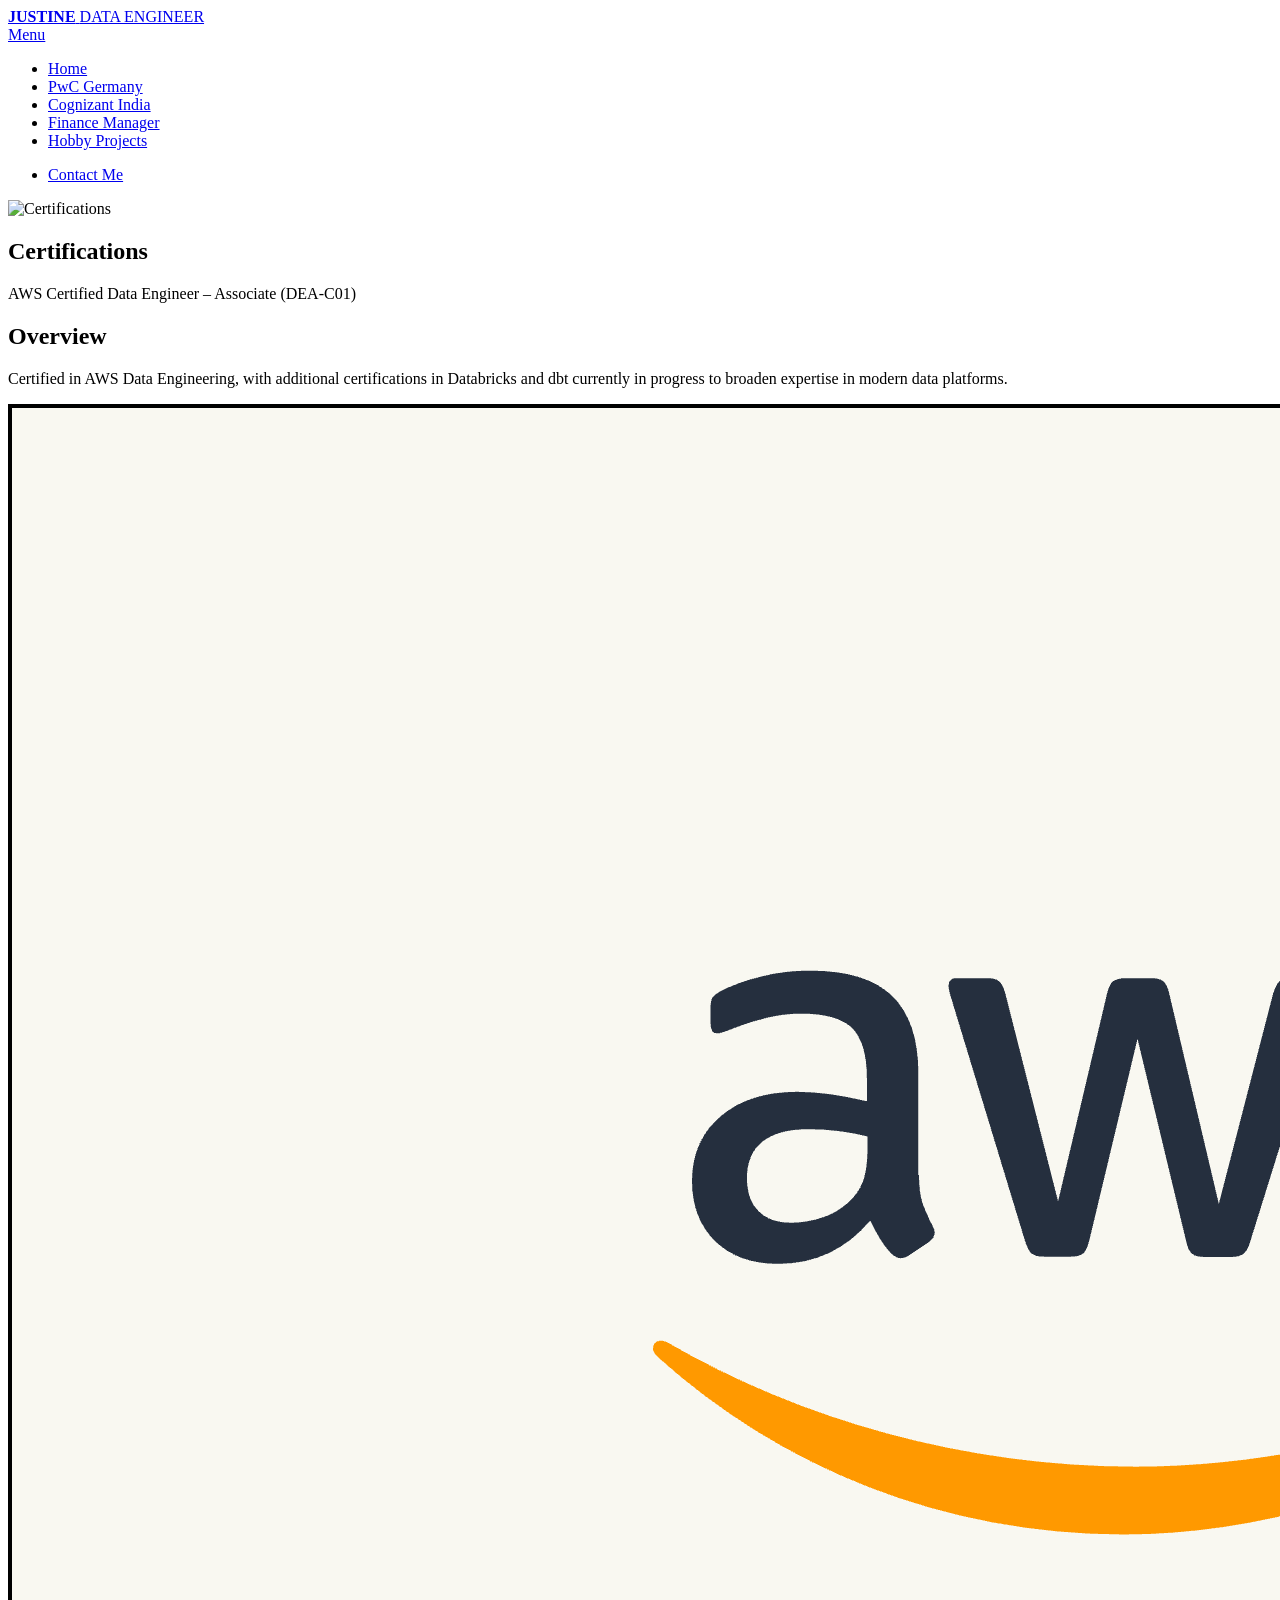
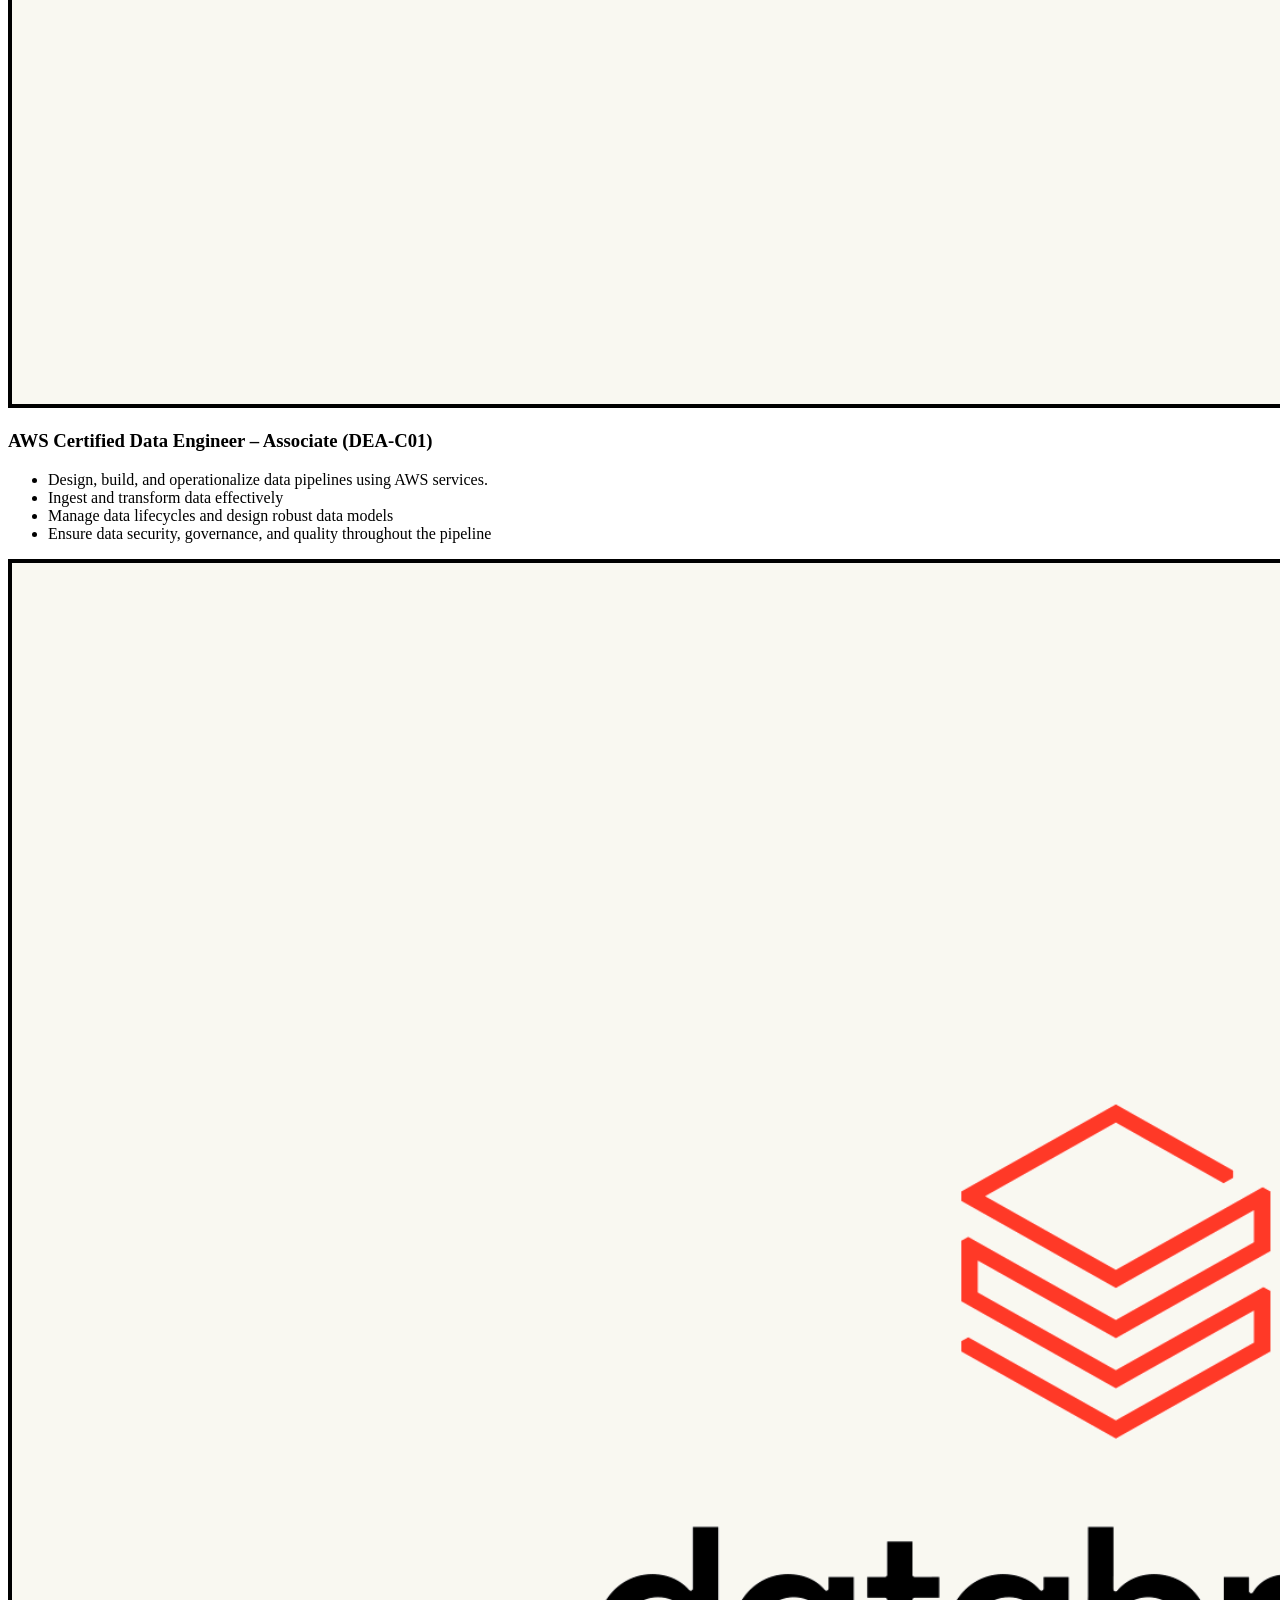
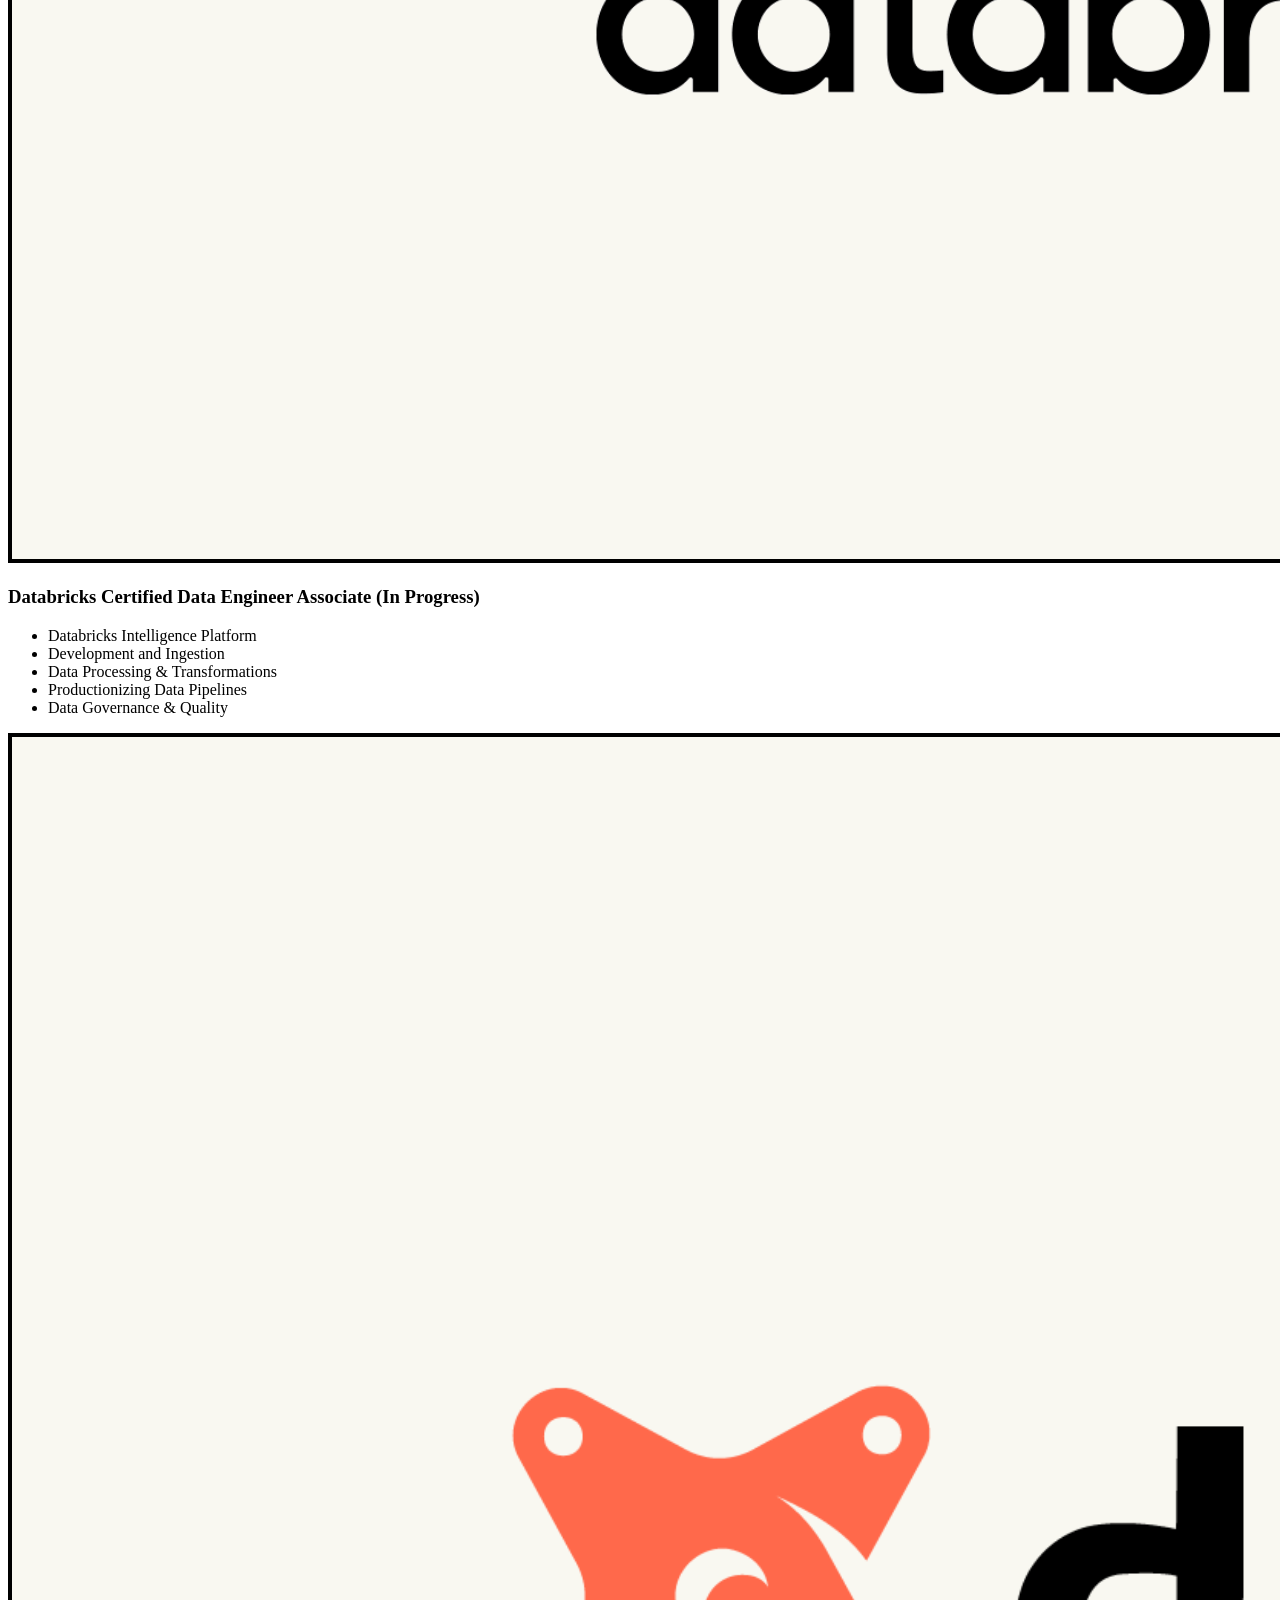
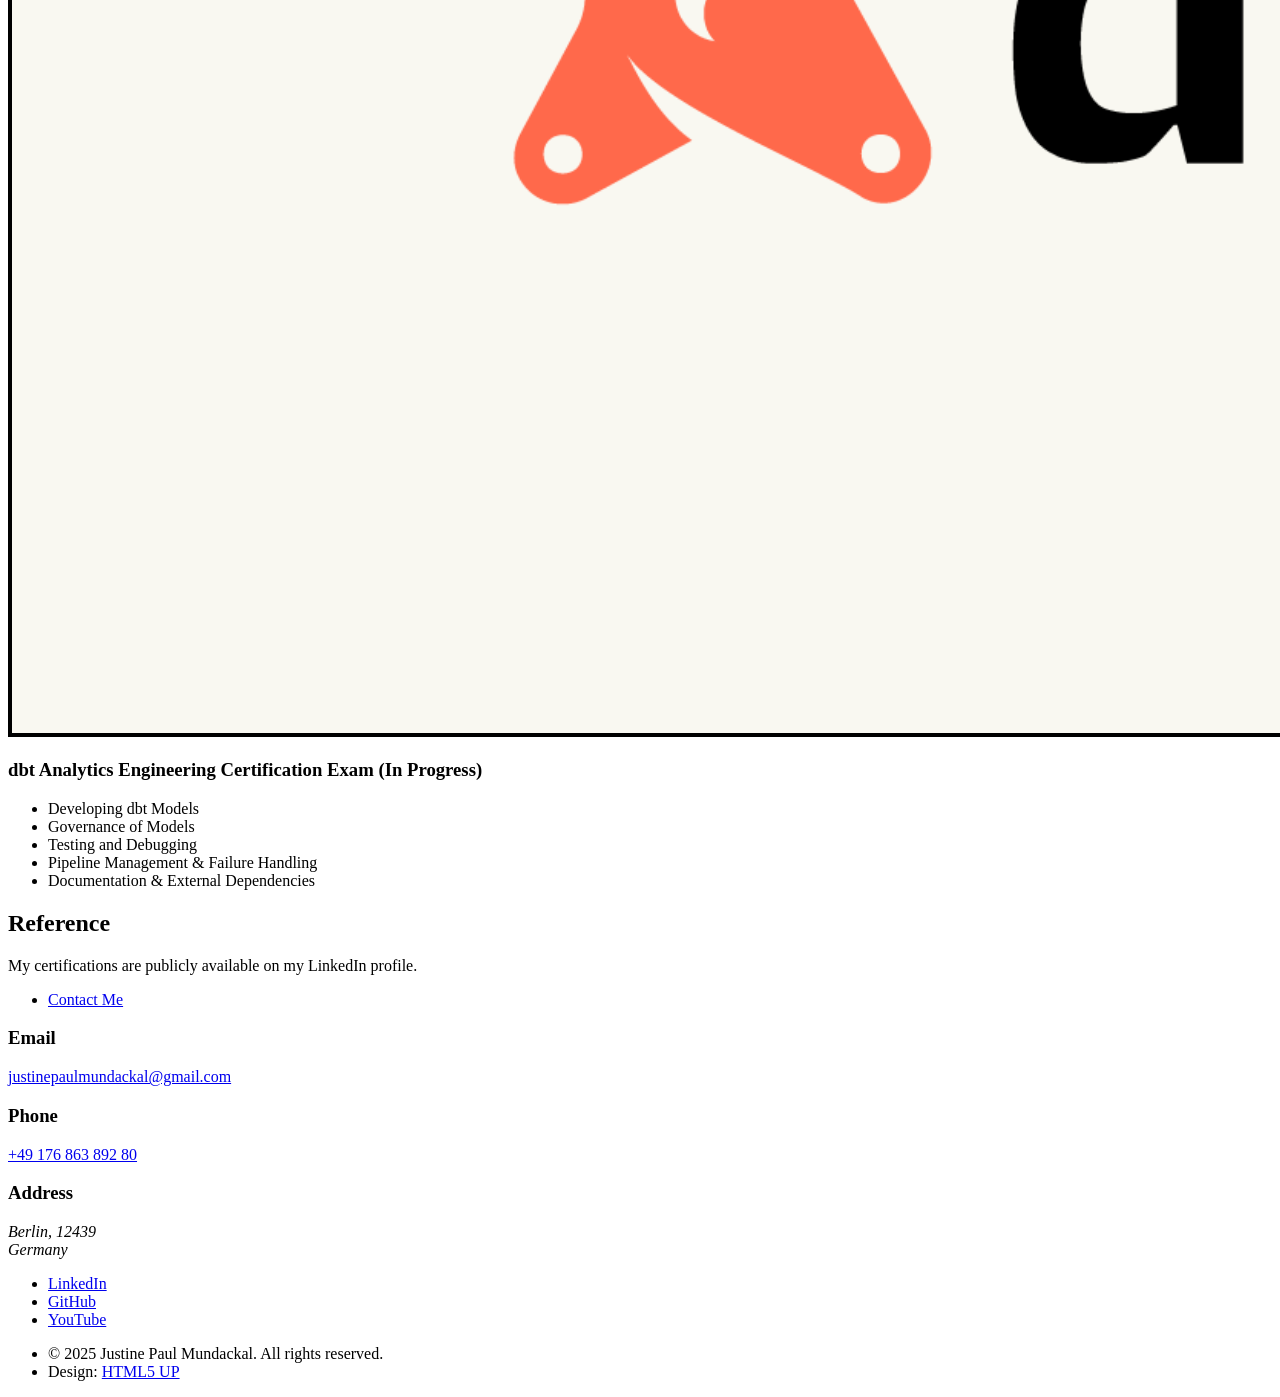
==== certification.html @ fee01acc "Initial commit" ====
<!DOCTYPE HTML>
<html lang="en">

<head>
    <title>Certifications — Justine Paul Mundackal</title>
    <meta charset="utf-8" />
    <meta name="viewport" content="width=device-width, initial-scale=1, user-scalable=no" />
    <meta name="description" content="Certifications" />
    <meta property="og:title" content="Certifications — Justine Paul Mundackal" />
    <meta property="og:description" content="Certifications — Justine Paul Mundackal" />
    <meta property="og:image" content="images/pwc-banner.jpg" />
    <link rel="stylesheet" href="assets/css/main.css" />
    <noscript>
        <link rel="stylesheet" href="assets/css/noscript.css" />
    </noscript>
</head>

<body class="is-preload">
    <div id="wrapper">

        <!-- Header (style must match banner style) -->
        <header id="header" class="alt style2">
            <a href="index.html" class="logo">
                <strong>JUSTINE</strong> <span>DATA ENGINEER</span>
            </a>
            <nav><a href="#menu">Menu</a></nav>
        </header>

        <!-- Menu -->
        <nav id="menu">
            <ul class="links">
                <li><a href="index.html">Home</a></li>
                <li><a href="pwc.html">PwC Germany</a></li>
                <li><a href="cognizant.html">Cognizant India</a></li>
                <li><a href="finance.html">Finance Manager</a></li>
                <li><a href="hobby.html">Hobby Projects</a></li>
            </ul>
            <ul class="actions stacked">
                <li><a href="#contact" class="button scrolly">Contact Me</a></li>
            </ul>
        </nav>

        <!-- Banner -->
        <section id="banner" class="style2">
            <div class="inner">
                <span class="image">
                    <img src="images/pwc-banner.jpg" alt="Certifications" />
                </span>
                <header class="major">
                    <h1>Certifications</h1>
                </header>
                <div class="content">
                    <p>AWS Certified Data Engineer – Associate (DEA‑C01)</p>
                </div>
            </div>
        </section>

        <!-- Main -->
        <div id="main">
            <!-- Summary section -->
            <section id="one">
                <div class="inner">
                    <header class="major">
                        <h2>Overview</h2>
                    </header>
                    <p>Certified in AWS Data Engineering, with additional certifications in Databricks and dbt currently
                        in progress to broaden expertise in modern data platforms.</p>
                </div>
            </section>

            <!-- Highlights / Spotlights -->
            <section id="two" class="spotlights">
                <section>
                    <a href="#" class="image">
                        <img src="images/certifications/cert_1.png" alt="AWS Certification" data-position="center center" />
                    </a>
                    <div class="content">
                        <div class="inner">
                            <header class="major">
                                <h3>AWS Certified Data Engineer – Associate (DEA‑C01)</h3>
                            </header>
                            <ul>
                                <li>Design, build, and operationalize data pipelines using AWS services.</li>
                                <li>Ingest and transform data effectively</li>
                                <li>Manage data lifecycles and design robust data models</li>
                                <li>Ensure data security, governance, and quality throughout the pipeline</li>

                            </ul>
                        </div>
                    </div>
                </section>

                <section>
                    <a href="#" class="image">
                        <img src="images/certifications/cert_2.png" alt="Databricks Certification" data-position="top center" />
                    </a>
                    <div class="content">
                        <div class="inner">
                            <header class="major">
                                <h3>Databricks Certified Data Engineer Associate (In Progress)</h3>
                            </header>
                            <ul>
                                <li>Databricks Intelligence Platform</li>
                                <li>Development and Ingestion </li>
                                <li>Data Processing & Transformations</li>
                                <li>Productionizing Data Pipelines</li>
                                <li>Data Governance & Quality</li>
                            </ul>
                        </div>
                    </div>
                </section>

                <section>
                    <a href="#" class="image">
                        <img src="images/certifications/cert_3.png" alt="dbt Certification" data-position="25% 25%" />
                    </a>
                    <div class="content">
                        <div class="inner">
                            <header class="major">
                                <h3>dbt Analytics Engineering Certification Exam (In Progress)</h3>
                            </header>
                            <ul>
                                <li>Developing dbt Models</li>
                                <li>Governance of Models</li>
                                <li>Testing and Debugging</li>
                                <li>Pipeline Management & Failure Handling</li>
                                <li>Documentation & External Dependencies</li>
                            </ul>
                        </div>
                    </div>
                </section>
            </section>

            </section>



            <!-- CTA -->
            <section id="three">
                <div class="inner">
                    <header class="major">
                        <h2>Reference</h2>
                    </header>
                    <p>My certifications are publicly available on my LinkedIn profile.</p>
                    <ul class="actions">
                        <li><a href="#contact" class="button scrolly">Contact Me</a></li>
                    </ul>
                </div>
            </section>
        </div>

        <!-- Contact -->
        <section id="contact">
            <div class="inner">
                <section class="split">
                    <section>
                        <div class="contact-method">
                            <span class="icon solid alt fa-envelope"></span>
                            <h3>Email</h3>
                            <a href="mailto:justinepaulmundackal@gmail.com">justinepaulmundackal@gmail.com</a>
                        </div>
                    </section>
                    <section>
                        <div class="contact-method">
                            <span class="icon solid alt fa-phone"></span>
                            <h3>Phone</h3>
                            <a href="tel:+4917686389280">+49 176 863 892 80</a>
                        </div>
                    </section>
                    <section>
                        <div class="contact-method">
                            <span class="icon solid alt fa-home"></span>
                            <h3>Address</h3>
                            <address>Berlin, 12439<br />Germany</address>
                        </div>
                    </section>
                </section>
            </div>
        </section>

        <!-- Footer -->
        <footer id="footer">
            <div class="inner">
                <ul class="icons">
                    <li><a href="https://www.linkedin.com/in/justinepaul" class="icon brands alt fa-linkedin-in"
                            target="_blank"><span class="label">LinkedIn</span></a></li>
                    <li><a href="https://github.com/paulmunj" class="icon brands alt fa-github" target="_blank"><span
                                class="label">GitHub</span></a></li>
                    <li><a href="https://www.youtube.com/channel/UCILk5G1KhsjMOk93OLnki9A"
                            class="icon brands alt fa-youtube" target="_blank"><span class="label">YouTube</span></a>
                    </li>

                </ul>
                <ul class="copyright">
                    <li>&copy; 2025 Justine Paul Mundackal. All rights reserved.</li>
                    <li>Design: <a href="https://html5up.net">HTML5 UP</a></li>
                </ul>
            </div>
        </footer>

    </div>

    <!-- Scripts -->
    <script src="assets/js/jquery.min.js"></script>
    <script src="assets/js/jquery.scrolly.min.js"></script>
    <script src="assets/js/jquery.scrollex.min.js"></script>
    <script src="assets/js/browser.min.js"></script>
    <script src="assets/js/breakpoints.min.js"></script>
    <script src="assets/js/util.js"></script>
    <script src="assets/js/main.js"></script>
</body>

</html>
---- assets/css/main.css ----
@import url(fontawesome-all.min.css);
@import url("https://fonts.googleapis.com/css?family=Source+Sans+Pro:300,300italic,600,600italic");

/*
	Forty by HTML5 UP
	html5up.net | @ajlkn
	Free for personal and commercial use under the CCA 3.0 license (html5up.net/license)
*/

html, body, div, span, applet, object,
iframe, h1, h2, h3, h4, h5, h6, p, blockquote,
pre, a, abbr, acronym, address, big, cite,
code, del, dfn, em, img, ins, kbd, q, s, samp,
small, strike, strong, sub, sup, tt, var, b,
u, i, center, dl, dt, dd, ol, ul, li, fieldset,
form, label, legend, table, caption, tbody,
tfoot, thead, tr, th, td, article, aside,
canvas, details, embed, figure, figcaption,
footer, header, hgroup, menu, nav, output, ruby,
section, summary, time, mark, audio, video {
	margin: 0;
	padding: 0;
	border: 0;
	font-size: 100%;
	font: inherit;
	vertical-align: baseline;}

article, aside, details, figcaption, figure,
footer, header, hgroup, menu, nav, section {
	display: block;}

body {
	line-height: 1;
}

ol, ul {
	list-style: none;
}

blockquote, q {
	quotes: none;
}

	blockquote:before, blockquote:after, q:before, q:after {
		content: '';
		content: none;
	}

table {
	border-collapse: collapse;
	border-spacing: 0;
}

body {
	-webkit-text-size-adjust: none;
}

mark {
	background-color: transparent;
	color: inherit;
}

input::-moz-focus-inner {
	border: 0;
	padding: 0;
}

input, select, textarea {
	-moz-appearance: none;
	-webkit-appearance: none;
	-ms-appearance: none;
	appearance: none;
}

/* Basic */

	@-ms-viewport {
		width: device-width;
	}

	body {
		-ms-overflow-style: scrollbar;
	}

	@media screen and (max-width: 480px) {

		html, body {
			min-width: 320px;
		}

	}

	html {
		box-sizing: border-box;
	}

	*, *:before, *:after {
		box-sizing: inherit;
	}

	body {
		background: #242943;
	}

		body.is-preload *, body.is-preload *:before, body.is-preload *:after {
			-moz-animation: none !important;
			-webkit-animation: none !important;
			-ms-animation: none !important;
			animation: none !important;
			-moz-transition: none !important;
			-webkit-transition: none !important;
			-ms-transition: none !important;
			transition: none !important;
		}

/* Type */

	body, input, select, textarea {
		color: #ffffff;
		font-family: "Source Sans Pro", Helvetica, sans-serif;
		font-size: 17pt;
		font-weight: 300;
		letter-spacing: 0.025em;
		line-height: 1.65;
	}

		@media screen and (max-width: 1680px) {

			body, input, select, textarea {
				font-size: 14pt;
			}

		}

		@media screen and (max-width: 1280px) {

			body, input, select, textarea {
				font-size: 12pt;
			}

		}

		@media screen and (max-width: 360px) {

			body, input, select, textarea {
				font-size: 11pt;
			}

		}

	a {
		-moz-transition: color 0.2s ease-in-out, border-bottom-color 0.2s ease-in-out;
		-webkit-transition: color 0.2s ease-in-out, border-bottom-color 0.2s ease-in-out;
		-ms-transition: color 0.2s ease-in-out, border-bottom-color 0.2s ease-in-out;
		transition: color 0.2s ease-in-out, border-bottom-color 0.2s ease-in-out;
		border-bottom: dotted 1px;
		color: inherit;
		text-decoration: none;
	}

		a:hover {
			border-bottom-color: transparent;
			color: #9bf1ff !important;
		}

		a:active {
			color: #53e3fb !important;
		}

	strong, b {
		color: #ffffff;
		font-weight: 600;
	}

	em, i {
		font-style: italic;
	}

	p {
		margin: 0 0 2em 0;
	}

	h1, h2, h3, h4, h5, h6 {
		color: #ffffff;
		font-weight: 600;
		line-height: 1.65;
		margin: 0 0 1em 0;
	}

		h1 a, h2 a, h3 a, h4 a, h5 a, h6 a {
			color: inherit;
			border-bottom: 0;
		}

	h1 {
		font-size: 2.5em;
	}

	h2 {
		font-size: 1.75em;
	}

	h3 {
		font-size: 1.35em;
	}

	h4 {
		font-size: 1.1em;
	}

	h5 {
		font-size: 0.9em;
	}

	h6 {
		font-size: 0.7em;
	}

	@media screen and (max-width: 736px) {

		h1 {
			font-size: 2em;
		}

		h2 {
			font-size: 1.5em;
		}

		h3 {
			font-size: 1.25em;
		}

	}

	sub {
		font-size: 0.8em;
		position: relative;
		top: 0.5em;
	}

	sup {
		font-size: 0.8em;
		position: relative;
		top: -0.5em;
	}

	blockquote {
		border-left: solid 4px rgba(212, 212, 255, 0.1);
		font-style: italic;
		margin: 0 0 2em 0;
		padding: 0.5em 0 0.5em 2em;
	}

	code {
		background: rgba(212, 212, 255, 0.035);
		font-family: "Courier New", monospace;
		font-size: 0.9em;
		margin: 0 0.25em;
		padding: 0.25em 0.65em;
	}

	pre {
		-webkit-overflow-scrolling: touch;
		font-family: "Courier New", monospace;
		font-size: 0.9em;
		margin: 0 0 2em 0;
	}

		pre code {
			display: block;
			line-height: 1.75;
			padding: 1em 1.5em;
			overflow-x: auto;
		}

	hr {
		border: 0;
		border-bottom: solid 1px rgba(212, 212, 255, 0.1);
		margin: 2em 0;
	}

		hr.major {
			margin: 3em 0;
		}

	.align-left {
		text-align: left;
	}

	.align-center {
		text-align: center;
	}

	.align-right {
		text-align: right;
	}

/* Row */

	.row {
		display: flex;
		flex-wrap: wrap;
		box-sizing: border-box;
		align-items: stretch;
	}

		.row > * {
			box-sizing: border-box;
		}

		.row.gtr-uniform > * > :last-child {
			margin-bottom: 0;
		}

		.row.aln-left {
			justify-content: flex-start;
		}

		.row.aln-center {
			justify-content: center;
		}

		.row.aln-right {
			justify-content: flex-end;
		}

		.row.aln-top {
			align-items: flex-start;
		}

		.row.aln-middle {
			align-items: center;
		}

		.row.aln-bottom {
			align-items: flex-end;
		}

		.row > .imp {
			order: -1;
		}

		.row > .col-1 {
			width: 8.33333%;
		}

		.row > .off-1 {
			margin-left: 8.33333%;
		}

		.row > .col-2 {
			width: 16.66667%;
		}

		.row > .off-2 {
			margin-left: 16.66667%;
		}

		.row > .col-3 {
			width: 25%;
		}

		.row > .off-3 {
			margin-left: 25%;
		}

		.row > .col-4 {
			width: 33.33333%;
		}

		.row > .off-4 {
			margin-left: 33.33333%;
		}

		.row > .col-5 {
			width: 41.66667%;
		}

		.row > .off-5 {
			margin-left: 41.66667%;
		}

		.row > .col-6 {
			width: 50%;
		}

		.row > .off-6 {
			margin-left: 50%;
		}

		.row > .col-7 {
			width: 58.33333%;
		}

		.row > .off-7 {
			margin-left: 58.33333%;
		}

		.row > .col-8 {
			width: 66.66667%;
		}

		.row > .off-8 {
			margin-left: 66.66667%;
		}

		.row > .col-9 {
			width: 75%;
		}

		.row > .off-9 {
			margin-left: 75%;
		}

		.row > .col-10 {
			width: 83.33333%;
		}

		.row > .off-10 {
			margin-left: 83.33333%;
		}

		.row > .col-11 {
			width: 91.66667%;
		}

		.row > .off-11 {
			margin-left: 91.66667%;
		}

		.row > .col-12 {
			width: 100%;
		}

		.row > .off-12 {
			margin-left: 100%;
		}

		.row.gtr-0 {
			margin-top: 0;
			margin-left: 0em;
		}

			.row.gtr-0 > * {
				padding: 0 0 0 0em;
			}

			.row.gtr-0.gtr-uniform {
				margin-top: 0em;
			}

				.row.gtr-0.gtr-uniform > * {
					padding-top: 0em;
				}

		.row.gtr-25 {
			margin-top: 0;
			margin-left: -0.5em;
		}

			.row.gtr-25 > * {
				padding: 0 0 0 0.5em;
			}

			.row.gtr-25.gtr-uniform {
				margin-top: -0.5em;
			}

				.row.gtr-25.gtr-uniform > * {
					padding-top: 0.5em;
				}

		.row.gtr-50 {
			margin-top: 0;
			margin-left: -1em;
		}

			.row.gtr-50 > * {
				padding: 0 0 0 1em;
			}

			.row.gtr-50.gtr-uniform {
				margin-top: -1em;
			}

				.row.gtr-50.gtr-uniform > * {
					padding-top: 1em;
				}

		.row {
			margin-top: 0;
			margin-left: -2em;
		}

			.row > * {
				padding: 0 0 0 2em;
			}

			.row.gtr-uniform {
				margin-top: -2em;
			}

				.row.gtr-uniform > * {
					padding-top: 2em;
				}

		.row.gtr-150 {
			margin-top: 0;
			margin-left: -3em;
		}

			.row.gtr-150 > * {
				padding: 0 0 0 3em;
			}

			.row.gtr-150.gtr-uniform {
				margin-top: -3em;
			}

				.row.gtr-150.gtr-uniform > * {
					padding-top: 3em;
				}

		.row.gtr-200 {
			margin-top: 0;
			margin-left: -4em;
		}

			.row.gtr-200 > * {
				padding: 0 0 0 4em;
			}

			.row.gtr-200.gtr-uniform {
				margin-top: -4em;
			}

				.row.gtr-200.gtr-uniform > * {
					padding-top: 4em;
				}

		@media screen and (max-width: 1680px) {

			.row {
				display: flex;
				flex-wrap: wrap;
				box-sizing: border-box;
				align-items: stretch;
			}

				.row > * {
					box-sizing: border-box;
				}

				.row.gtr-uniform > * > :last-child {
					margin-bottom: 0;
				}

				.row.aln-left {
					justify-content: flex-start;
				}

				.row.aln-center {
					justify-content: center;
				}

				.row.aln-right {
					justify-content: flex-end;
				}

				.row.aln-top {
					align-items: flex-start;
				}

				.row.aln-middle {
					align-items: center;
				}

				.row.aln-bottom {
					align-items: flex-end;
				}

				.row > .imp-xlarge {
					order: -1;
				}

				.row > .col-1-xlarge {
					width: 8.33333%;
				}

				.row > .off-1-xlarge {
					margin-left: 8.33333%;
				}

				.row > .col-2-xlarge {
					width: 16.66667%;
				}

				.row > .off-2-xlarge {
					margin-left: 16.66667%;
				}

				.row > .col-3-xlarge {
					width: 25%;
				}

				.row > .off-3-xlarge {
					margin-left: 25%;
				}

				.row > .col-4-xlarge {
					width: 33.33333%;
				}

				.row > .off-4-xlarge {
					margin-left: 33.33333%;
				}

				.row > .col-5-xlarge {
					width: 41.66667%;
				}

				.row > .off-5-xlarge {
					margin-left: 41.66667%;
				}

				.row > .col-6-xlarge {
					width: 50%;
				}

				.row > .off-6-xlarge {
					margin-left: 50%;
				}

				.row > .col-7-xlarge {
					width: 58.33333%;
				}

				.row > .off-7-xlarge {
					margin-left: 58.33333%;
				}

				.row > .col-8-xlarge {
					width: 66.66667%;
				}

				.row > .off-8-xlarge {
					margin-left: 66.66667%;
				}

				.row > .col-9-xlarge {
					width: 75%;
				}

				.row > .off-9-xlarge {
					margin-left: 75%;
				}

				.row > .col-10-xlarge {
					width: 83.33333%;
				}

				.row > .off-10-xlarge {
					margin-left: 83.33333%;
				}

				.row > .col-11-xlarge {
					width: 91.66667%;
				}

				.row > .off-11-xlarge {
					margin-left: 91.66667%;
				}

				.row > .col-12-xlarge {
					width: 100%;
				}

				.row > .off-12-xlarge {
					margin-left: 100%;
				}

				.row.gtr-0 {
					margin-top: 0;
					margin-left: 0em;
				}

					.row.gtr-0 > * {
						padding: 0 0 0 0em;
					}

					.row.gtr-0.gtr-uniform {
						margin-top: 0em;
					}

						.row.gtr-0.gtr-uniform > * {
							padding-top: 0em;
						}

				.row.gtr-25 {
					margin-top: 0;
					margin-left: -0.5em;
				}

					.row.gtr-25 > * {
						padding: 0 0 0 0.5em;
					}

					.row.gtr-25.gtr-uniform {
						margin-top: -0.5em;
					}

						.row.gtr-25.gtr-uniform > * {
							padding-top: 0.5em;
						}

				.row.gtr-50 {
					margin-top: 0;
					margin-left: -1em;
				}

					.row.gtr-50 > * {
						padding: 0 0 0 1em;
					}

					.row.gtr-50.gtr-uniform {
						margin-top: -1em;
					}

						.row.gtr-50.gtr-uniform > * {
							padding-top: 1em;
						}

				.row {
					margin-top: 0;
					margin-left: -2em;
				}

					.row > * {
						padding: 0 0 0 2em;
					}

					.row.gtr-uniform {
						margin-top: -2em;
					}

						.row.gtr-uniform > * {
							padding-top: 2em;
						}

				.row.gtr-150 {
					margin-top: 0;
					margin-left: -3em;
				}

					.row.gtr-150 > * {
						padding: 0 0 0 3em;
					}

					.row.gtr-150.gtr-uniform {
						margin-top: -3em;
					}

						.row.gtr-150.gtr-uniform > * {
							padding-top: 3em;
						}

				.row.gtr-200 {
					margin-top: 0;
					margin-left: -4em;
				}

					.row.gtr-200 > * {
						padding: 0 0 0 4em;
					}

					.row.gtr-200.gtr-uniform {
						margin-top: -4em;
					}

						.row.gtr-200.gtr-uniform > * {
							padding-top: 4em;
						}

		}

		@media screen and (max-width: 1280px) {

			.row {
				display: flex;
				flex-wrap: wrap;
				box-sizing: border-box;
				align-items: stretch;
			}

				.row > * {
					box-sizing: border-box;
				}

				.row.gtr-uniform > * > :last-child {
					margin-bottom: 0;
				}

				.row.aln-left {
					justify-content: flex-start;
				}

				.row.aln-center {
					justify-content: center;
				}

				.row.aln-right {
					justify-content: flex-end;
				}

				.row.aln-top {
					align-items: flex-start;
				}

				.row.aln-middle {
					align-items: center;
				}

				.row.aln-bottom {
					align-items: flex-end;
				}

				.row > .imp-large {
					order: -1;
				}

				.row > .col-1-large {
					width: 8.33333%;
				}

				.row > .off-1-large {
					margin-left: 8.33333%;
				}

				.row > .col-2-large {
					width: 16.66667%;
				}

				.row > .off-2-large {
					margin-left: 16.66667%;
				}

				.row > .col-3-large {
					width: 25%;
				}

				.row > .off-3-large {
					margin-left: 25%;
				}

				.row > .col-4-large {
					width: 33.33333%;
				}

				.row > .off-4-large {
					margin-left: 33.33333%;
				}

				.row > .col-5-large {
					width: 41.66667%;
				}

				.row > .off-5-large {
					margin-left: 41.66667%;
				}

				.row > .col-6-large {
					width: 50%;
				}

				.row > .off-6-large {
					margin-left: 50%;
				}

				.row > .col-7-large {
					width: 58.33333%;
				}

				.row > .off-7-large {
					margin-left: 58.33333%;
				}

				.row > .col-8-large {
					width: 66.66667%;
				}

				.row > .off-8-large {
					margin-left: 66.66667%;
				}

				.row > .col-9-large {
					width: 75%;
				}

				.row > .off-9-large {
					margin-left: 75%;
				}

				.row > .col-10-large {
					width: 83.33333%;
				}

				.row > .off-10-large {
					margin-left: 83.33333%;
				}

				.row > .col-11-large {
					width: 91.66667%;
				}

				.row > .off-11-large {
					margin-left: 91.66667%;
				}

				.row > .col-12-large {
					width: 100%;
				}

				.row > .off-12-large {
					margin-left: 100%;
				}

				.row.gtr-0 {
					margin-top: 0;
					margin-left: 0em;
				}

					.row.gtr-0 > * {
						padding: 0 0 0 0em;
					}

					.row.gtr-0.gtr-uniform {
						margin-top: 0em;
					}

						.row.gtr-0.gtr-uniform > * {
							padding-top: 0em;
						}

				.row.gtr-25 {
					margin-top: 0;
					margin-left: -0.375em;
				}

					.row.gtr-25 > * {
						padding: 0 0 0 0.375em;
					}

					.row.gtr-25.gtr-uniform {
						margin-top: -0.375em;
					}

						.row.gtr-25.gtr-uniform > * {
							padding-top: 0.375em;
						}

				.row.gtr-50 {
					margin-top: 0;
					margin-left: -0.75em;
				}

					.row.gtr-50 > * {
						padding: 0 0 0 0.75em;
					}

					.row.gtr-50.gtr-uniform {
						margin-top: -0.75em;
					}

						.row.gtr-50.gtr-uniform > * {
							padding-top: 0.75em;
						}

				.row {
					margin-top: 0;
					margin-left: -1.5em;
				}

					.row > * {
						padding: 0 0 0 1.5em;
					}

					.row.gtr-uniform {
						margin-top: -1.5em;
					}

						.row.gtr-uniform > * {
							padding-top: 1.5em;
						}

				.row.gtr-150 {
					margin-top: 0;
					margin-left: -2.25em;
				}

					.row.gtr-150 > * {
						padding: 0 0 0 2.25em;
					}

					.row.gtr-150.gtr-uniform {
						margin-top: -2.25em;
					}

						.row.gtr-150.gtr-uniform > * {
							padding-top: 2.25em;
						}

				.row.gtr-200 {
					margin-top: 0;
					margin-left: -3em;
				}

					.row.gtr-200 > * {
						padding: 0 0 0 3em;
					}

					.row.gtr-200.gtr-uniform {
						margin-top: -3em;
					}

						.row.gtr-200.gtr-uniform > * {
							padding-top: 3em;
						}

		}

		@media screen and (max-width: 980px) {

			.row {
				display: flex;
				flex-wrap: wrap;
				box-sizing: border-box;
				align-items: stretch;
			}

				.row > * {
					box-sizing: border-box;
				}

				.row.gtr-uniform > * > :last-child {
					margin-bottom: 0;
				}

				.row.aln-left {
					justify-content: flex-start;
				}

				.row.aln-center {
					justify-content: center;
				}

				.row.aln-right {
					justify-content: flex-end;
				}

				.row.aln-top {
					align-items: flex-start;
				}

				.row.aln-middle {
					align-items: center;
				}

				.row.aln-bottom {
					align-items: flex-end;
				}

				.row > .imp-medium {
					order: -1;
				}

				.row > .col-1-medium {
					width: 8.33333%;
				}

				.row > .off-1-medium {
					margin-left: 8.33333%;
				}

				.row > .col-2-medium {
					width: 16.66667%;
				}

				.row > .off-2-medium {
					margin-left: 16.66667%;
				}

				.row > .col-3-medium {
					width: 25%;
				}

				.row > .off-3-medium {
					margin-left: 25%;
				}

				.row > .col-4-medium {
					width: 33.33333%;
				}

				.row > .off-4-medium {
					margin-left: 33.33333%;
				}

				.row > .col-5-medium {
					width: 41.66667%;
				}

				.row > .off-5-medium {
					margin-left: 41.66667%;
				}

				.row > .col-6-medium {
					width: 50%;
				}

				.row > .off-6-medium {
					margin-left: 50%;
				}

				.row > .col-7-medium {
					width: 58.33333%;
				}

				.row > .off-7-medium {
					margin-left: 58.33333%;
				}

				.row > .col-8-medium {
					width: 66.66667%;
				}

				.row > .off-8-medium {
					margin-left: 66.66667%;
				}

				.row > .col-9-medium {
					width: 75%;
				}

				.row > .off-9-medium {
					margin-left: 75%;
				}

				.row > .col-10-medium {
					width: 83.33333%;
				}

				.row > .off-10-medium {
					margin-left: 83.33333%;
				}

				.row > .col-11-medium {
					width: 91.66667%;
				}

				.row > .off-11-medium {
					margin-left: 91.66667%;
				}

				.row > .col-12-medium {
					width: 100%;
				}

				.row > .off-12-medium {
					margin-left: 100%;
				}

				.row.gtr-0 {
					margin-top: 0;
					margin-left: 0em;
				}

					.row.gtr-0 > * {
						padding: 0 0 0 0em;
					}

					.row.gtr-0.gtr-uniform {
						margin-top: 0em;
					}

						.row.gtr-0.gtr-uniform > * {
							padding-top: 0em;
						}

				.row.gtr-25 {
					margin-top: 0;
					margin-left: -0.375em;
				}

					.row.gtr-25 > * {
						padding: 0 0 0 0.375em;
					}

					.row.gtr-25.gtr-uniform {
						margin-top: -0.375em;
					}

						.row.gtr-25.gtr-uniform > * {
							padding-top: 0.375em;
						}

				.row.gtr-50 {
					margin-top: 0;
					margin-left: -0.75em;
				}

					.row.gtr-50 > * {
						padding: 0 0 0 0.75em;
					}

					.row.gtr-50.gtr-uniform {
						margin-top: -0.75em;
					}

						.row.gtr-50.gtr-uniform > * {
							padding-top: 0.75em;
						}

				.row {
					margin-top: 0;
					margin-left: -1.5em;
				}

					.row > * {
						padding: 0 0 0 1.5em;
					}

					.row.gtr-uniform {
						margin-top: -1.5em;
					}

						.row.gtr-uniform > * {
							padding-top: 1.5em;
						}

				.row.gtr-150 {
					margin-top: 0;
					margin-left: -2.25em;
				}

					.row.gtr-150 > * {
						padding: 0 0 0 2.25em;
					}

					.row.gtr-150.gtr-uniform {
						margin-top: -2.25em;
					}

						.row.gtr-150.gtr-uniform > * {
							padding-top: 2.25em;
						}

				.row.gtr-200 {
					margin-top: 0;
					margin-left: -3em;
				}

					.row.gtr-200 > * {
						padding: 0 0 0 3em;
					}

					.row.gtr-200.gtr-uniform {
						margin-top: -3em;
					}

						.row.gtr-200.gtr-uniform > * {
							padding-top: 3em;
						}

		}

		@media screen and (max-width: 736px) {

			.row {
				display: flex;
				flex-wrap: wrap;
				box-sizing: border-box;
				align-items: stretch;
			}

				.row > * {
					box-sizing: border-box;
				}

				.row.gtr-uniform > * > :last-child {
					margin-bottom: 0;
				}

				.row.aln-left {
					justify-content: flex-start;
				}

				.row.aln-center {
					justify-content: center;
				}

				.row.aln-right {
					justify-content: flex-end;
				}

				.row.aln-top {
					align-items: flex-start;
				}

				.row.aln-middle {
					align-items: center;
				}

				.row.aln-bottom {
					align-items: flex-end;
				}

				.row > .imp-small {
					order: -1;
				}

				.row > .col-1-small {
					width: 8.33333%;
				}

				.row > .off-1-small {
					margin-left: 8.33333%;
				}

				.row > .col-2-small {
					width: 16.66667%;
				}

				.row > .off-2-small {
					margin-left: 16.66667%;
				}

				.row > .col-3-small {
					width: 25%;
				}

				.row > .off-3-small {
					margin-left: 25%;
				}

				.row > .col-4-small {
					width: 33.33333%;
				}

				.row > .off-4-small {
					margin-left: 33.33333%;
				}

				.row > .col-5-small {
					width: 41.66667%;
				}

				.row > .off-5-small {
					margin-left: 41.66667%;
				}

				.row > .col-6-small {
					width: 50%;
				}

				.row > .off-6-small {
					margin-left: 50%;
				}

				.row > .col-7-small {
					width: 58.33333%;
				}

				.row > .off-7-small {
					margin-left: 58.33333%;
				}

				.row > .col-8-small {
					width: 66.66667%;
				}

				.row > .off-8-small {
					margin-left: 66.66667%;
				}

				.row > .col-9-small {
					width: 75%;
				}

				.row > .off-9-small {
					margin-left: 75%;
				}

				.row > .col-10-small {
					width: 83.33333%;
				}

				.row > .off-10-small {
					margin-left: 83.33333%;
				}

				.row > .col-11-small {
					width: 91.66667%;
				}

				.row > .off-11-small {
					margin-left: 91.66667%;
				}

				.row > .col-12-small {
					width: 100%;
				}

				.row > .off-12-small {
					margin-left: 100%;
				}

				.row.gtr-0 {
					margin-top: 0;
					margin-left: 0em;
				}

					.row.gtr-0 > * {
						padding: 0 0 0 0em;
					}

					.row.gtr-0.gtr-uniform {
						margin-top: 0em;
					}

						.row.gtr-0.gtr-uniform > * {
							padding-top: 0em;
						}

				.row.gtr-25 {
					margin-top: 0;
					margin-left: -0.3125em;
				}

					.row.gtr-25 > * {
						padding: 0 0 0 0.3125em;
					}

					.row.gtr-25.gtr-uniform {
						margin-top: -0.3125em;
					}

						.row.gtr-25.gtr-uniform > * {
							padding-top: 0.3125em;
						}

				.row.gtr-50 {
					margin-top: 0;
					margin-left: -0.625em;
				}

					.row.gtr-50 > * {
						padding: 0 0 0 0.625em;
					}

					.row.gtr-50.gtr-uniform {
						margin-top: -0.625em;
					}

						.row.gtr-50.gtr-uniform > * {
							padding-top: 0.625em;
						}

				.row {
					margin-top: 0;
					margin-left: -1.25em;
				}

					.row > * {
						padding: 0 0 0 1.25em;
					}

					.row.gtr-uniform {
						margin-top: -1.25em;
					}

						.row.gtr-uniform > * {
							padding-top: 1.25em;
						}

				.row.gtr-150 {
					margin-top: 0;
					margin-left: -1.875em;
				}

					.row.gtr-150 > * {
						padding: 0 0 0 1.875em;
					}

					.row.gtr-150.gtr-uniform {
						margin-top: -1.875em;
					}

						.row.gtr-150.gtr-uniform > * {
							padding-top: 1.875em;
						}

				.row.gtr-200 {
					margin-top: 0;
					margin-left: -2.5em;
				}

					.row.gtr-200 > * {
						padding: 0 0 0 2.5em;
					}

					.row.gtr-200.gtr-uniform {
						margin-top: -2.5em;
					}

						.row.gtr-200.gtr-uniform > * {
							padding-top: 2.5em;
						}

		}

		@media screen and (max-width: 480px) {

			.row {
				display: flex;
				flex-wrap: wrap;
				box-sizing: border-box;
				align-items: stretch;
			}

				.row > * {
					box-sizing: border-box;
				}

				.row.gtr-uniform > * > :last-child {
					margin-bottom: 0;
				}

				.row.aln-left {
					justify-content: flex-start;
				}

				.row.aln-center {
					justify-content: center;
				}

				.row.aln-right {
					justify-content: flex-end;
				}

				.row.aln-top {
					align-items: flex-start;
				}

				.row.aln-middle {
					align-items: center;
				}

				.row.aln-bottom {
					align-items: flex-end;
				}

				.row > .imp-xsmall {
					order: -1;
				}

				.row > .col-1-xsmall {
					width: 8.33333%;
				}

				.row > .off-1-xsmall {
					margin-left: 8.33333%;
				}

				.row > .col-2-xsmall {
					width: 16.66667%;
				}

				.row > .off-2-xsmall {
					margin-left: 16.66667%;
				}

				.row > .col-3-xsmall {
					width: 25%;
				}

				.row > .off-3-xsmall {
					margin-left: 25%;
				}

				.row > .col-4-xsmall {
					width: 33.33333%;
				}

				.row > .off-4-xsmall {
					margin-left: 33.33333%;
				}

				.row > .col-5-xsmall {
					width: 41.66667%;
				}

				.row > .off-5-xsmall {
					margin-left: 41.66667%;
				}

				.row > .col-6-xsmall {
					width: 50%;
				}

				.row > .off-6-xsmall {
					margin-left: 50%;
				}

				.row > .col-7-xsmall {
					width: 58.33333%;
				}

				.row > .off-7-xsmall {
					margin-left: 58.33333%;
				}

				.row > .col-8-xsmall {
					width: 66.66667%;
				}

				.row > .off-8-xsmall {
					margin-left: 66.66667%;
				}

				.row > .col-9-xsmall {
					width: 75%;
				}

				.row > .off-9-xsmall {
					margin-left: 75%;
				}

				.row > .col-10-xsmall {
					width: 83.33333%;
				}

				.row > .off-10-xsmall {
					margin-left: 83.33333%;
				}

				.row > .col-11-xsmall {
					width: 91.66667%;
				}

				.row > .off-11-xsmall {
					margin-left: 91.66667%;
				}

				.row > .col-12-xsmall {
					width: 100%;
				}

				.row > .off-12-xsmall {
					margin-left: 100%;
				}

				.row.gtr-0 {
					margin-top: 0;
					margin-left: 0em;
				}

					.row.gtr-0 > * {
						padding: 0 0 0 0em;
					}

					.row.gtr-0.gtr-uniform {
						margin-top: 0em;
					}

						.row.gtr-0.gtr-uniform > * {
							padding-top: 0em;
						}

				.row.gtr-25 {
					margin-top: 0;
					margin-left: -0.3125em;
				}

					.row.gtr-25 > * {
						padding: 0 0 0 0.3125em;
					}

					.row.gtr-25.gtr-uniform {
						margin-top: -0.3125em;
					}

						.row.gtr-25.gtr-uniform > * {
							padding-top: 0.3125em;
						}

				.row.gtr-50 {
					margin-top: 0;
					margin-left: -0.625em;
				}

					.row.gtr-50 > * {
						padding: 0 0 0 0.625em;
					}

					.row.gtr-50.gtr-uniform {
						margin-top: -0.625em;
					}

						.row.gtr-50.gtr-uniform > * {
							padding-top: 0.625em;
						}

				.row {
					margin-top: 0;
					margin-left: -1.25em;
				}

					.row > * {
						padding: 0 0 0 1.25em;
					}

					.row.gtr-uniform {
						margin-top: -1.25em;
					}

						.row.gtr-uniform > * {
							padding-top: 1.25em;
						}

				.row.gtr-150 {
					margin-top: 0;
					margin-left: -1.875em;
				}

					.row.gtr-150 > * {
						padding: 0 0 0 1.875em;
					}

					.row.gtr-150.gtr-uniform {
						margin-top: -1.875em;
					}

						.row.gtr-150.gtr-uniform > * {
							padding-top: 1.875em;
						}

				.row.gtr-200 {
					margin-top: 0;
					margin-left: -2.5em;
				}

					.row.gtr-200 > * {
						padding: 0 0 0 2.5em;
					}

					.row.gtr-200.gtr-uniform {
						margin-top: -2.5em;
					}

						.row.gtr-200.gtr-uniform > * {
							padding-top: 2.5em;
						}

		}

/* Section/Article */

	section.special, article.special {
		text-align: center;
	}

	header.major {
		width: -moz-max-content;
		width: -webkit-max-content;
		width: -ms-max-content;
		width: max-content;
		margin-bottom: 2em;
	}

		header.major > :first-child {
			margin-bottom: 0;
			width: calc(100% + 0.5em);
		}

			header.major > :first-child:after {
				content: '';
				background-color: #ffffff;
				display: block;
				height: 2px;
				margin: 0.325em 0 0.5em 0;
				width: 100%;
			}

		header.major > p {
			font-size: 0.7em;
			font-weight: 600;
			letter-spacing: 0.25em;
			margin-bottom: 0;
			text-transform: uppercase;
		}

		body.is-ie header.major > :first-child:after {
			max-width: 9em;
		}

		body.is-ie header.major > h1:after {
			max-width: 100% !important;
		}

	@media screen and (max-width: 736px) {

		header.major > p br {
			display: none;
		}

	}

/* Form */

	form {
		margin: 0 0 2em 0;
	}

		form > :last-child {
			margin-bottom: 0;
		}

		form > .fields {
			display: -moz-flex;
			display: -webkit-flex;
			display: -ms-flex;
			display: flex;
			-moz-flex-wrap: wrap;
			-webkit-flex-wrap: wrap;
			-ms-flex-wrap: wrap;
			flex-wrap: wrap;
			width: calc(100% + 3em);
			margin: -1.5em 0 2em -1.5em;
		}

			form > .fields > .field {
				-moz-flex-grow: 0;
				-webkit-flex-grow: 0;
				-ms-flex-grow: 0;
				flex-grow: 0;
				-moz-flex-shrink: 0;
				-webkit-flex-shrink: 0;
				-ms-flex-shrink: 0;
				flex-shrink: 0;
				padding: 1.5em 0 0 1.5em;
				width: calc(100% - 1.5em);
			}

				form > .fields > .field.half {
					width: calc(50% - 0.75em);
				}

				form > .fields > .field.third {
					width: calc(100%/3 - 0.5em);
				}

				form > .fields > .field.quarter {
					width: calc(25% - 0.375em);
				}

		@media screen and (max-width: 480px) {

			form > .fields {
				width: calc(100% + 3em);
				margin: -1.5em 0 2em -1.5em;
			}

				form > .fields > .field {
					padding: 1.5em 0 0 1.5em;
					width: calc(100% - 1.5em);
				}

					form > .fields > .field.half {
						width: calc(100% - 1.5em);
					}

					form > .fields > .field.third {
						width: calc(100% - 1.5em);
					}

					form > .fields > .field.quarter {
						width: calc(100% - 1.5em);
					}

		}

	label {
		color: #ffffff;
		display: block;
		font-size: 0.8em;
		font-weight: 600;
		letter-spacing: 0.25em;
		margin: 0 0 1em 0;
		text-transform: uppercase;
	}

	input[type="text"],
	input[type="password"],
	input[type="email"],
	input[type="tel"],
	input[type="search"],
	input[type="url"],
	select,
	textarea {
		-moz-appearance: none;
		-webkit-appearance: none;
		-ms-appearance: none;
		appearance: none;
		background: rgba(212, 212, 255, 0.035);
		border: none;
		border-radius: 0;
		color: inherit;
		display: block;
		outline: 0;
		padding: 0 1em;
		text-decoration: none;
		width: 100%;
	}

		input[type="text"]:invalid,
		input[type="password"]:invalid,
		input[type="email"]:invalid,
		input[type="tel"]:invalid,
		input[type="search"]:invalid,
		input[type="url"]:invalid,
		select:invalid,
		textarea:invalid {
			box-shadow: none;
		}

		input[type="text"]:focus,
		input[type="password"]:focus,
		input[type="email"]:focus,
		input[type="tel"]:focus,
		input[type="search"]:focus,
		input[type="url"]:focus,
		select:focus,
		textarea:focus {
			border-color: #9bf1ff;
			box-shadow: 0 0 0 2px #9bf1ff;
		}

	select {
		background-image: url("data:image/svg+xml;charset=utf8,%3Csvg xmlns='http://www.w3.org/2000/svg' width='40' height='40' preserveAspectRatio='none' viewBox='0 0 40 40'%3E%3Cpath d='M9.4,12.3l10.4,10.4l10.4-10.4c0.2-0.2,0.5-0.4,0.9-0.4c0.3,0,0.6,0.1,0.9,0.4l3.3,3.3c0.2,0.2,0.4,0.5,0.4,0.9 c0,0.4-0.1,0.6-0.4,0.9L20.7,31.9c-0.2,0.2-0.5,0.4-0.9,0.4c-0.3,0-0.6-0.1-0.9-0.4L4.3,17.3c-0.2-0.2-0.4-0.5-0.4-0.9 c0-0.4,0.1-0.6,0.4-0.9l3.3-3.3c0.2-0.2,0.5-0.4,0.9-0.4S9.1,12.1,9.4,12.3z' fill='rgba(212, 212, 255, 0.1)' /%3E%3C/svg%3E");
		background-size: 1.25rem;
		background-repeat: no-repeat;
		background-position: calc(100% - 1rem) center;
		height: 2.75em;
		padding-right: 2.75em;
		text-overflow: ellipsis;
	}

		select option {
			color: #ffffff;
			background: #242943;
		}

		select:focus::-ms-value {
			background-color: transparent;
		}

		select::-ms-expand {
			display: none;
		}

	input[type="text"],
	input[type="password"],
	input[type="email"],
	input[type="tel"],
	input[type="search"],
	input[type="url"],
	select {
		height: 2.75em;
	}

	textarea {
		padding: 0.75em 1em;
	}

	input[type="checkbox"],
	input[type="radio"] {
		-moz-appearance: none;
		-webkit-appearance: none;
		-ms-appearance: none;
		appearance: none;
		display: block;
		float: left;
		margin-right: -2em;
		opacity: 0;
		width: 1em;
		z-index: -1;
	}

		input[type="checkbox"] + label,
		input[type="radio"] + label {
			text-decoration: none;
			color: #ffffff;
			cursor: pointer;
			display: inline-block;
			font-weight: 300;
			padding-left: 2.65em;
			padding-right: 0.75em;
			position: relative;
		}

			input[type="checkbox"] + label:before,
			input[type="radio"] + label:before {
				-moz-osx-font-smoothing: grayscale;
				-webkit-font-smoothing: antialiased;
				display: inline-block;
				font-style: normal;
				font-variant: normal;
				text-rendering: auto;
				line-height: 1;
				text-transform: none !important;
				font-family: 'Font Awesome 5 Free';
				font-weight: 900;
			}

			input[type="checkbox"] + label:before,
			input[type="radio"] + label:before {
				background: rgba(212, 212, 255, 0.035);
				content: '';
				display: inline-block;
				font-size: 0.8em;
				height: 2.0625em;
				left: 0;
				letter-spacing: 0;
				line-height: 2.0625em;
				position: absolute;
				text-align: center;
				top: 0;
				width: 2.0625em;
			}

		input[type="checkbox"]:checked + label:before,
		input[type="radio"]:checked + label:before {
			background: #ffffff;
			border-color: #9bf1ff;
			content: '\f00c';
			color: #242943;
		}

		input[type="checkbox"]:focus + label:before,
		input[type="radio"]:focus + label:before {
			box-shadow: 0 0 0 2px #9bf1ff;
		}

	input[type="radio"] + label:before {
		border-radius: 100%;
	}

	::-webkit-input-placeholder {
		color: rgba(244, 244, 255, 0.2) !important;
		opacity: 1.0;
	}

	:-moz-placeholder {
		color: rgba(244, 244, 255, 0.2) !important;
		opacity: 1.0;
	}

	::-moz-placeholder {
		color: rgba(244, 244, 255, 0.2) !important;
		opacity: 1.0;
	}

	:-ms-input-placeholder {
		color: rgba(244, 244, 255, 0.2) !important;
		opacity: 1.0;
	}

/* Box */

	.box {
		border: solid 1px rgba(212, 212, 255, 0.1);
		margin-bottom: 2em;
		padding: 1.5em;
	}

		.box > :last-child,
		.box > :last-child > :last-child,
		.box > :last-child > :last-child > :last-child {
			margin-bottom: 0;
		}

		.box.alt {
			border: 0;
			border-radius: 0;
			padding: 0;
		}

/* Icon */

	.icon {
		text-decoration: none;
		border-bottom: none;
		position: relative;
	}

		.icon:before {
			-moz-osx-font-smoothing: grayscale;
			-webkit-font-smoothing: antialiased;
			display: inline-block;
			font-style: normal;
			font-variant: normal;
			text-rendering: auto;
			line-height: 1;
			text-transform: none !important;
			font-family: 'Font Awesome 5 Free';
			font-weight: 400;
		}

		.icon > .label {
			display: none;
		}

		.icon:before {
			line-height: inherit;
		}

		.icon.solid:before {
			font-weight: 900;
		}

		.icon.brands:before {
			font-family: 'Font Awesome 5 Brands';
		}

		.icon.alt:before {
			background-color: #ffffff;
			border-radius: 100%;
			color: #242943;
			display: inline-block;
			height: 2em;
			line-height: 2em;
			text-align: center;
			width: 2em;
		}

	a.icon.alt:before {
		-moz-transition: background-color 0.2s ease-in-out;
		-webkit-transition: background-color 0.2s ease-in-out;
		-ms-transition: background-color 0.2s ease-in-out;
		transition: background-color 0.2s ease-in-out;
	}

	a.icon.alt:hover:before {
		background-color: #6fc3df;
	}

	a.icon.alt:active:before {
		background-color: #37a6cb;
	}

/* Image */

	.image {
		border: 0;
		display: inline-block;
		position: relative;
	}

		.image img {
			display: block;
		}

		.image.left, .image.right {
			max-width: 30%;
		}

			.image.left img, .image.right img {
				width: 100%;
			}

		.image.left {
			float: left;
			margin: 0 1.5em 1.25em 0;
			top: 0.25em;
		}

		.image.right {
			float: right;
			margin: 0 0 1.25em 1.5em;
			top: 0.25em;
		}

		.image.fit {
			display: block;
			margin: 0 0 2em 0;
			width: 100%;
		}

			.image.fit img {
				width: 100%;
			}

		.image.main {
			display: block;
			margin: 2.5em 0;
			width: 100%;
		}

			.image.main img {
				width: 100%;
			}

			@media screen and (max-width: 736px) {

				.image.main {
					margin: 1.5em 0;
				}

			}

/* List */

	ol {
		list-style: decimal;
		margin: 0 0 2em 0;
		padding-left: 1.25em;
	}

		ol li {
			padding-left: 0.25em;
		}

	ul {
		list-style: disc;
		margin: 0 0 2em 0;
		padding-left: 1em;
	}

		ul li {
			padding-left: 0.5em;
		}

		ul.alt {
			list-style: none;
			padding-left: 0;
		}

			ul.alt li {
				border-top: solid 1px rgba(212, 212, 255, 0.1);
				padding: 0.5em 0;
			}

				ul.alt li:first-child {
					border-top: 0;
					padding-top: 0;
				}

	dl {
		margin: 0 0 2em 0;
	}

		dl dt {
			display: block;
			font-weight: 600;
			margin: 0 0 1em 0;
		}

		dl dd {
			margin-left: 2em;
		}

/* Actions */

	ul.actions {
		display: -moz-flex;
		display: -webkit-flex;
		display: -ms-flex;
		display: flex;
		cursor: default;
		list-style: none;
		margin-left: -1em;
		padding-left: 0;
	}

		ul.actions li {
			padding: 0 0 0 1em;
			vertical-align: middle;
		}

		ul.actions.special {
			-moz-justify-content: center;
			-webkit-justify-content: center;
			-ms-justify-content: center;
			justify-content: center;
			width: 100%;
			margin-left: 0;
		}

			ul.actions.special li:first-child {
				padding-left: 0;
			}

		ul.actions.stacked {
			-moz-flex-direction: column;
			-webkit-flex-direction: column;
			-ms-flex-direction: column;
			flex-direction: column;
			margin-left: 0;
		}

			ul.actions.stacked li {
				padding: 1.3em 0 0 0;
			}

				ul.actions.stacked li:first-child {
					padding-top: 0;
				}

		ul.actions.fit {
			width: calc(100% + 1em);
		}

			ul.actions.fit li {
				-moz-flex-grow: 1;
				-webkit-flex-grow: 1;
				-ms-flex-grow: 1;
				flex-grow: 1;
				-moz-flex-shrink: 1;
				-webkit-flex-shrink: 1;
				-ms-flex-shrink: 1;
				flex-shrink: 1;
				width: 100%;
			}

				ul.actions.fit li > * {
					width: 100%;
				}

			ul.actions.fit.stacked {
				width: 100%;
			}

/* Icons */

	ul.icons {
		cursor: default;
		list-style: none;
		padding-left: 0;
	}

		ul.icons li {
			display: inline-block;
			padding: 0 1em 0 0;
		}

			ul.icons li:last-child {
				padding-right: 0;
			}

		@media screen and (max-width: 736px) {

			ul.icons li {
				padding: 0 0.75em 0 0;
			}

		}

/* Pagination */

	ul.pagination {
		cursor: default;
		list-style: none;
		padding-left: 0;
	}

		ul.pagination li {
			display: inline-block;
			padding-left: 0;
			vertical-align: middle;
		}

			ul.pagination li > .page {
				-moz-transition: background-color 0.2s ease-in-out, color 0.2s ease-in-out;
				-webkit-transition: background-color 0.2s ease-in-out, color 0.2s ease-in-out;
				-ms-transition: background-color 0.2s ease-in-out, color 0.2s ease-in-out;
				transition: background-color 0.2s ease-in-out, color 0.2s ease-in-out;
				border-bottom: 0;
				display: inline-block;
				font-size: 0.8em;
				font-weight: 600;
				height: 1.5em;
				line-height: 1.5em;
				margin: 0 0.125em;
				min-width: 1.5em;
				padding: 0 0.5em;
				text-align: center;
			}

				ul.pagination li > .page.active {
					background-color: #ffffff;
					color: #242943;
				}

					ul.pagination li > .page.active:hover {
						background-color: #9bf1ff;
						color: #242943 !important;
					}

					ul.pagination li > .page.active:active {
						background-color: #53e3fb;
					}

			ul.pagination li:first-child {
				padding-right: 0.75em;
			}

			ul.pagination li:last-child {
				padding-left: 0.75em;
			}

		@media screen and (max-width: 480px) {

			ul.pagination li:nth-child(n+2):nth-last-child(n+2) {
				display: none;
			}

			ul.pagination li:first-child {
				padding-right: 0;
			}

		}

/* Table */

	.table-wrapper {
		-webkit-overflow-scrolling: touch;
		overflow-x: auto;
	}

	table {
		margin: 0 0 2em 0;
		width: 100%;
	}

		table tbody tr {
			border: solid 1px rgba(212, 212, 255, 0.1);
			border-left: 0;
			border-right: 0;
		}

			table tbody tr:nth-child(2n + 1) {
				background-color: rgba(212, 212, 255, 0.035);
			}

		table td {
			padding: 0.75em 0.75em;
		}

		table th {
			color: #ffffff;
			font-size: 0.9em;
			font-weight: 600;
			padding: 0 0.75em 0.75em 0.75em;
			text-align: left;
		}

		table thead {
			border-bottom: solid 2px rgba(212, 212, 255, 0.1);
		}

		table tfoot {
			border-top: solid 2px rgba(212, 212, 255, 0.1);
		}

		table.alt {
			border-collapse: separate;
		}

			table.alt tbody tr td {
				border: solid 1px rgba(212, 212, 255, 0.1);
				border-left-width: 0;
				border-top-width: 0;
			}

				table.alt tbody tr td:first-child {
					border-left-width: 1px;
				}

			table.alt tbody tr:first-child td {
				border-top-width: 1px;
			}

			table.alt thead {
				border-bottom: 0;
			}

			table.alt tfoot {
				border-top: 0;
			}

/* Button */

	input[type="submit"],
	input[type="reset"],
	input[type="button"],
	button,
	.button {
		-moz-appearance: none;
		-webkit-appearance: none;
		-ms-appearance: none;
		appearance: none;
		-moz-transition: background-color 0.2s ease-in-out, box-shadow 0.2s ease-in-out, color 0.2s ease-in-out;
		-webkit-transition: background-color 0.2s ease-in-out, box-shadow 0.2s ease-in-out, color 0.2s ease-in-out;
		-ms-transition: background-color 0.2s ease-in-out, box-shadow 0.2s ease-in-out, color 0.2s ease-in-out;
		transition: background-color 0.2s ease-in-out, box-shadow 0.2s ease-in-out, color 0.2s ease-in-out;
		background-color: transparent;
		border: 0;
		border-radius: 0;
		box-shadow: inset 0 0 0 2px #ffffff;
		color: #ffffff;
		cursor: pointer;
		display: inline-block;
		font-size: 0.8em;
		font-weight: 600;
		height: 3.5em;
		letter-spacing: 0.25em;
		line-height: 3.5em;
		padding: 0 1.75em;
		text-align: center;
		text-decoration: none;
		text-transform: uppercase;
		white-space: nowrap;
	}

		input[type="submit"]:hover, input[type="submit"]:active,
		input[type="reset"]:hover,
		input[type="reset"]:active,
		input[type="button"]:hover,
		input[type="button"]:active,
		button:hover,
		button:active,
		.button:hover,
		.button:active {
			box-shadow: inset 0 0 0 2px #9bf1ff;
			color: #9bf1ff;
		}

		input[type="submit"]:active,
		input[type="reset"]:active,
		input[type="button"]:active,
		button:active,
		.button:active {
			background-color: rgba(155, 241, 255, 0.1);
			box-shadow: inset 0 0 0 2px #53e3fb;
			color: #53e3fb;
		}

		input[type="submit"].icon:before,
		input[type="reset"].icon:before,
		input[type="button"].icon:before,
		button.icon:before,
		.button.icon:before {
			margin-right: 0.5em;
		}

		input[type="submit"].fit,
		input[type="reset"].fit,
		input[type="button"].fit,
		button.fit,
		.button.fit {
			width: 100%;
		}

		input[type="submit"].small,
		input[type="reset"].small,
		input[type="button"].small,
		button.small,
		.button.small {
			font-size: 0.6em;
		}

		input[type="submit"].large,
		input[type="reset"].large,
		input[type="button"].large,
		button.large,
		.button.large {
			font-size: 1.25em;
			height: 3em;
			line-height: 3em;
		}

		input[type="submit"].next,
		input[type="reset"].next,
		input[type="button"].next,
		button.next,
		.button.next {
			padding-right: 4.5em;
			position: relative;
		}

			input[type="submit"].next:before, input[type="submit"].next:after,
			input[type="reset"].next:before,
			input[type="reset"].next:after,
			input[type="button"].next:before,
			input[type="button"].next:after,
			button.next:before,
			button.next:after,
			.button.next:before,
			.button.next:after {
				-moz-transition: opacity 0.2s ease-in-out;
				-webkit-transition: opacity 0.2s ease-in-out;
				-ms-transition: opacity 0.2s ease-in-out;
				transition: opacity 0.2s ease-in-out;
				background-position: center right;
				background-repeat: no-repeat;
				background-size: 36px 24px;
				content: '';
				display: block;
				height: 100%;
				position: absolute;
				right: 1.5em;
				top: 0;
				vertical-align: middle;
				width: 36px;
			}

			input[type="submit"].next:before,
			input[type="reset"].next:before,
			input[type="button"].next:before,
			button.next:before,
			.button.next:before {
				background-image: url("data:image/svg+xml;charset=utf8,%3Csvg xmlns='http://www.w3.org/2000/svg' xmlns:xlink='http://www.w3.org/1999/xlink' width='36px' height='24px' viewBox='0 0 36 24' zoomAndPan='disable'%3E%3Cstyle%3Eline %7B stroke: %23ffffff%3B stroke-width: 2px%3B %7D%3C/style%3E%3Cline x1='0' y1='12' x2='34' y2='12' /%3E%3Cline x1='25' y1='4' x2='34' y2='12.5' /%3E%3Cline x1='25' y1='20' x2='34' y2='11.5' /%3E%3C/svg%3E");
			}

			input[type="submit"].next:after,
			input[type="reset"].next:after,
			input[type="button"].next:after,
			button.next:after,
			.button.next:after {
				background-image: url("data:image/svg+xml;charset=utf8,%3Csvg xmlns='http://www.w3.org/2000/svg' xmlns:xlink='http://www.w3.org/1999/xlink' width='36px' height='24px' viewBox='0 0 36 24' zoomAndPan='disable'%3E%3Cstyle%3Eline %7B stroke: %239bf1ff%3B stroke-width: 2px%3B %7D%3C/style%3E%3Cline x1='0' y1='12' x2='34' y2='12' /%3E%3Cline x1='25' y1='4' x2='34' y2='12.5' /%3E%3Cline x1='25' y1='20' x2='34' y2='11.5' /%3E%3C/svg%3E");
				opacity: 0;
				z-index: 1;
			}

			input[type="submit"].next:hover:after, input[type="submit"].next:active:after,
			input[type="reset"].next:hover:after,
			input[type="reset"].next:active:after,
			input[type="button"].next:hover:after,
			input[type="button"].next:active:after,
			button.next:hover:after,
			button.next:active:after,
			.button.next:hover:after,
			.button.next:active:after {
				opacity: 1;
			}

			@media screen and (max-width: 1280px) {

				input[type="submit"].next,
				input[type="reset"].next,
				input[type="button"].next,
				button.next,
				.button.next {
					padding-right: 5em;
				}

			}

		input[type="submit"].primary,
		input[type="reset"].primary,
		input[type="button"].primary,
		button.primary,
		.button.primary {
			background-color: #ffffff;
			box-shadow: none;
			color: #242943;
		}

			input[type="submit"].primary:hover, input[type="submit"].primary:active,
			input[type="reset"].primary:hover,
			input[type="reset"].primary:active,
			input[type="button"].primary:hover,
			input[type="button"].primary:active,
			button.primary:hover,
			button.primary:active,
			.button.primary:hover,
			.button.primary:active {
				background-color: #9bf1ff;
				color: #242943 !important;
			}

			input[type="submit"].primary:active,
			input[type="reset"].primary:active,
			input[type="button"].primary:active,
			button.primary:active,
			.button.primary:active {
				background-color: #53e3fb;
			}

		input[type="submit"].disabled, input[type="submit"]:disabled,
		input[type="reset"].disabled,
		input[type="reset"]:disabled,
		input[type="button"].disabled,
		input[type="button"]:disabled,
		button.disabled,
		button:disabled,
		.button.disabled,
		.button:disabled {
			pointer-events: none;
			cursor: default;
			opacity: 0.25;
		}

/* Tiles */

	.tiles {
		display: -moz-flex;
		display: -webkit-flex;
		display: -ms-flex;
		display: flex;
		-moz-flex-wrap: wrap;
		-webkit-flex-wrap: wrap;
		-ms-flex-wrap: wrap;
		flex-wrap: wrap;
		border-top: 0 !important;
	}

		.tiles + * {
			border-top: 0 !important;
		}

		.tiles article {
			-moz-align-items: center;
			-webkit-align-items: center;
			-ms-align-items: center;
			align-items: center;
			display: -moz-flex;
			display: -webkit-flex;
			display: -ms-flex;
			display: flex;
			-moz-transition: -moz-transform 0.25s ease, opacity 0.25s ease, -moz-filter 1s ease, -webkit-filter 1s ease;
			-webkit-transition: -webkit-transform 0.25s ease, opacity 0.25s ease, -webkit-filter 1s ease, -webkit-filter 1s ease;
			-ms-transition: -ms-transform 0.25s ease, opacity 0.25s ease, -ms-filter 1s ease, -webkit-filter 1s ease;
			transition: transform 0.25s ease, opacity 0.25s ease, filter 1s ease, -webkit-filter 1s ease;
			padding: 4em 4em 2em 4em ;
			background-position: center;
			background-repeat: no-repeat;
			background-size: cover;
			cursor: default;
			height: 40vh;
			max-height: 40em;
			min-height: 23em;
			overflow: hidden;
			position: relative;
			width: 40%;
		}

			.tiles article .image {
				display: none;
			}

			.tiles article header {
				position: relative;
				z-index: 3;
			}

			.tiles article h3 {
				font-size: 1.75em;
			}

				.tiles article h3 a:hover {
					color: inherit !important;
				}

			.tiles article .link.primary {
				border: 0;
				height: 100%;
				left: 0;
				position: absolute;
				top: 0;
				width: 100%;
				z-index: 4;
			}

			.tiles article:before {
				-moz-transition: opacity 0.5s ease;
				-webkit-transition: opacity 0.5s ease;
				-ms-transition: opacity 0.5s ease;
				transition: opacity 0.5s ease;
				bottom: 0;
				content: '';
				display: block;
				height: 100%;
				left: 0;
				opacity: 0.85;
				position: absolute;
				width: 100%;
				z-index: 2;
			}

			.tiles article:after {
				background-color: rgba(36, 41, 67, 0.25);
				content: '';
				display: block;
				height: 100%;
				left: 0;
				position: absolute;
				top: 0;
				width: 100%;
				z-index: 1;
			}

			.tiles article:hover:before {
				opacity: 0;
			}

			.tiles article.is-transitioning {
				-moz-transform: scale(0.95);
				-webkit-transform: scale(0.95);
				-ms-transform: scale(0.95);
				transform: scale(0.95);
				-moz-filter: blur(0.5em);
				-webkit-filter: blur(0.5em);
				-ms-filter: blur(0.5em);
				filter: blur(0.5em);
				opacity: 0;
			}

			.tiles article:nth-child(4n - 1), .tiles article:nth-child(4n - 2) {
				width: 60%;
			}

			.tiles article:nth-child(6n - 5):before {
				background-color: #6fc3df;
			}

			.tiles article:nth-child(6n - 4):before {
				background-color: #8d82c4;
			}

			.tiles article:nth-child(6n - 3):before {
				background-color: #ec8d81;
			}

			.tiles article:nth-child(6n - 2):before {
				background-color: #e7b788;
			}

			.tiles article:nth-child(6n - 1):before {
				background-color: #8ea9e8;
			}

			.tiles article:nth-child(6n):before {
				background-color: #87c5a4;
			}

		@media screen and (max-width: 1280px) {

			.tiles article {
				padding: 4em 3em 2em 3em ;
				height: 30vh;
				max-height: 30em;
				min-height: 20em;
			}

		}

		@media screen and (max-width: 980px) {

			.tiles article {
				width: 50% !important;
			}

		}

		@media screen and (max-width: 736px) {

			.tiles article {
				padding: 3em 1.5em 1em 1.5em ;
				height: 16em;
				max-height: none;
				min-height: 0;
			}

				.tiles article h3 {
					font-size: 1.5em;
				}

		}

		@media screen and (max-width: 480px) {

			.tiles {
				display: block;
			}

				.tiles article {
					height: 20em;
					width: 100% !important;
				}

		}

/* Contact Method */

	.contact-method {
		margin: 0 0 2em 0;
		padding-left: 3.25em;
		position: relative;
	}

		.contact-method .icon {
			left: 0;
			position: absolute;
			top: 0;
		}

		.contact-method h3 {
			margin: 0 0 0.5em 0;
		}

/* Spotlights */

	.spotlights {
		border-top: 0 !important;
	}

		.spotlights + * {
			border-top: 0 !important;
		}

		.spotlights > section {
			display: -moz-flex;
			display: -webkit-flex;
			display: -ms-flex;
			display: flex;
			-moz-flex-direction: row;
			-webkit-flex-direction: row;
			-ms-flex-direction: row;
			flex-direction: row;
			background-color: #2e3450;
		}

			.spotlights > section > .image {
				background-position: center center;
				background-size: cover;
				border-radius: 0;
				display: block;
				position: relative;
				width: 30%;
			}

				.spotlights > section > .image img {
					border-radius: 0;
					display: block;
					width: 100%;
				}

				.spotlights > section > .image:before {
					background: rgba(36, 41, 67, 0.9);
					content: '';
					display: block;
					height: 100%;
					left: 0;
					opacity: 0;
					position: absolute;
					top: 0;
					width: 100%;
				}

			.spotlights > section > .content {
				display: -moz-flex;
				display: -webkit-flex;
				display: -ms-flex;
				display: flex;
				-moz-flex-direction: column;
				-webkit-flex-direction: column;
				-ms-flex-direction: column;
				flex-direction: column;
				-moz-justify-content: center;
				-webkit-justify-content: center;
				-ms-justify-content: center;
				justify-content: center;
				-moz-align-items: center;
				-webkit-align-items: center;
				-ms-align-items: center;
				align-items: center;
				padding: 2em 3em 0.1em 3em ;
				width: 70%;
			}

				.spotlights > section > .content > .inner {
					margin: 0 auto;
					max-width: 100%;
					width: 65em;
				}

			.spotlights > section:nth-child(2n) {
				-moz-flex-direction: row-reverse;
				-webkit-flex-direction: row-reverse;
				-ms-flex-direction: row-reverse;
				flex-direction: row-reverse;
				background-color: #333856;
			}

				.spotlights > section:nth-child(2n) > .content {
					-moz-align-items: -moz-flex-end;
					-webkit-align-items: -webkit-flex-end;
					-ms-align-items: -ms-flex-end;
					align-items: flex-end;
				}

		@media screen and (max-width: 1680px) {

			.spotlights > section > .image {
				width: 40%;
			}

			.spotlights > section > .content {
				width: 60%;
			}

		}

		@media screen and (max-width: 1280px) {

			.spotlights > section > .image {
				width: 45%;
			}

			.spotlights > section > .content {
				width: 55%;
			}

		}

		@media screen and (max-width: 980px) {

			.spotlights > section {
				display: block;
			}

				.spotlights > section > .image {
					width: 100%;
				}

				.spotlights > section > .content {
					padding: 4em 3em 2em 3em ;
					width: 100%;
				}

		}

		@media screen and (max-width: 736px) {

			.spotlights > section > .content {
				padding: 3em 1.5em 1em 1.5em ;
			}

		}

/* Header */

	@-moz-keyframes reveal-header {
		0% {
			top: -4em;
			opacity: 0;
		}

		100% {
			top: 0;
			opacity: 1;
		}
	}

	@-webkit-keyframes reveal-header {
		0% {
			top: -4em;
			opacity: 0;
		}

		100% {
			top: 0;
			opacity: 1;
		}
	}

	@-ms-keyframes reveal-header {
		0% {
			top: -4em;
			opacity: 0;
		}

		100% {
			top: 0;
			opacity: 1;
		}
	}

	@keyframes reveal-header {
		0% {
			top: -4em;
			opacity: 0;
		}

		100% {
			top: 0;
			opacity: 1;
		}
	}

	#header {
		display: -moz-flex;
		display: -webkit-flex;
		display: -ms-flex;
		display: flex;
		background-color: #2a2f4a;
		box-shadow: 0 0 0.25em 0 rgba(0, 0, 0, 0.15);
		cursor: default;
		font-weight: 600;
		height: 3.25em;
		left: 0;
		letter-spacing: 0.25em;
		line-height: 3.25em;
		margin: 0;
		position: fixed;
		text-transform: uppercase;
		top: 0;
		width: 100%;
		z-index: 10000;
	}

		#header .logo {
			border: 0;
			display: inline-block;
			font-size: 0.8em;
			height: inherit;
			line-height: inherit;
			padding: 0 1.5em;
		}

			#header .logo strong {
				-moz-transition: background-color 0.2s ease-in-out, color 0.2s ease-in-out;
				-webkit-transition: background-color 0.2s ease-in-out, color 0.2s ease-in-out;
				-ms-transition: background-color 0.2s ease-in-out, color 0.2s ease-in-out;
				transition: background-color 0.2s ease-in-out, color 0.2s ease-in-out;
				background-color: #ffffff;
				color: #242943;
				display: inline-block;
				line-height: 1.65em;
				margin-right: 0.325em;
				padding: 0 0.125em 0 0.375em;
			}

			#header .logo:hover strong {
				background-color: #9bf1ff;
			}

			#header .logo:active strong {
				background-color: #53e3fb;
			}

		#header nav {
			display: -moz-flex;
			display: -webkit-flex;
			display: -ms-flex;
			display: flex;
			-moz-justify-content: -moz-flex-end;
			-webkit-justify-content: -webkit-flex-end;
			-ms-justify-content: -ms-flex-end;
			justify-content: flex-end;
			-moz-flex-grow: 1;
			-webkit-flex-grow: 1;
			-ms-flex-grow: 1;
			flex-grow: 1;
			height: inherit;
			line-height: inherit;
		}

			#header nav a {
				border: 0;
				display: block;
				font-size: 0.8em;
				height: inherit;
				line-height: inherit;
				padding: 0 0.75em;
				position: relative;
				vertical-align: middle;
			}

				#header nav a:last-child {
					padding-right: 1.5em;
				}

				#header nav a[href="#menu"] {
					padding-right: 3.325em !important;
				}

					#header nav a[href="#menu"]:before, #header nav a[href="#menu"]:after {
						background-image: url("data:image/svg+xml;charset=utf8,%3Csvg xmlns='http://www.w3.org/2000/svg' width='24' height='32' viewBox='0 0 24 32' preserveAspectRatio='none'%3E%3Cstyle%3Eline %7B stroke-width: 2px%3B stroke: %23ffffff%3B %7D%3C/style%3E%3Cline x1='0' y1='11' x2='24' y2='11' /%3E%3Cline x1='0' y1='21' x2='24' y2='21' /%3E%3Cline x1='0' y1='16' x2='24' y2='16' /%3E%3C/svg%3E");
						background-position: center;
						background-repeat: no-repeat;
						background-size: 24px 32px;
						content: '';
						display: block;
						height: 100%;
						position: absolute;
						right: 1.5em;
						top: 0;
						vertical-align: middle;
						width: 24px;
					}

					#header nav a[href="#menu"]:after {
						-moz-transition: opacity 0.2s ease-in-out;
						-webkit-transition: opacity 0.2s ease-in-out;
						-ms-transition: opacity 0.2s ease-in-out;
						transition: opacity 0.2s ease-in-out;
						background-image: url("data:image/svg+xml;charset=utf8,%3Csvg xmlns='http://www.w3.org/2000/svg' width='24' height='32' viewBox='0 0 24 32' preserveAspectRatio='none'%3E%3Cstyle%3Eline %7B stroke-width: 2px%3B stroke: %239bf1ff%3B %7D%3C/style%3E%3Cline x1='0' y1='11' x2='24' y2='11' /%3E%3Cline x1='0' y1='21' x2='24' y2='21' /%3E%3Cline x1='0' y1='16' x2='24' y2='16' /%3E%3C/svg%3E");
						opacity: 0;
						z-index: 1;
					}

					#header nav a[href="#menu"]:hover:after, #header nav a[href="#menu"]:active:after {
						opacity: 1;
					}

					#header nav a[href="#menu"]:last-child {
						padding-right: 3.875em !important;
					}

						#header nav a[href="#menu"]:last-child:before, #header nav a[href="#menu"]:last-child:after {
							right: 2em;
						}

		#header.reveal {
			-moz-animation: reveal-header 0.35s ease;
			-webkit-animation: reveal-header 0.35s ease;
			-ms-animation: reveal-header 0.35s ease;
			animation: reveal-header 0.35s ease;
		}

		#header.alt {
			-moz-transition: opacity 2.5s ease;
			-webkit-transition: opacity 2.5s ease;
			-ms-transition: opacity 2.5s ease;
			transition: opacity 2.5s ease;
			-moz-transition-delay: 0.75s;
			-webkit-transition-delay: 0.75s;
			-ms-transition-delay: 0.75s;
			transition-delay: 0.75s;
			-moz-animation: none;
			-webkit-animation: none;
			-ms-animation: none;
			animation: none;
			background-color: transparent;
			box-shadow: none;
			position: absolute;
		}

			#header.alt.style1 .logo strong {
				color: #6fc3df;
			}

			#header.alt.style2 .logo strong {
				color: #8d82c4;
			}

			#header.alt.style3 .logo strong {
				color: #ec8d81;
			}

			#header.alt.style4 .logo strong {
				color: #e7b788;
			}

			#header.alt.style5 .logo strong {
				color: #8ea9e8;
			}

			#header.alt.style6 .logo strong {
				color: #87c5a4;
			}

		body.is-preload #header.alt {
			opacity: 0;
		}

		@media screen and (max-width: 1680px) {

			#header nav a[href="#menu"] {
				padding-right: 3.75em !important;
			}

				#header nav a[href="#menu"]:last-child {
					padding-right: 4.25em !important;
				}

		}

		@media screen and (max-width: 1280px) {

			#header nav a[href="#menu"] {
				padding-right: 4em !important;
			}

				#header nav a[href="#menu"]:last-child {
					padding-right: 4.5em !important;
				}

		}

		@media screen and (max-width: 736px) {

			#header {
				height: 2.75em;
				line-height: 2.75em;
			}

				#header .logo {
					padding: 0 1em;
				}

				#header nav a {
					padding: 0 0.5em;
				}

					#header nav a:last-child {
						padding-right: 1em;
					}

					#header nav a[href="#menu"] {
						padding-right: 3.25em !important;
					}

						#header nav a[href="#menu"]:before, #header nav a[href="#menu"]:after {
							right: 0.75em;
						}

						#header nav a[href="#menu"]:last-child {
							padding-right: 4em !important;
						}

							#header nav a[href="#menu"]:last-child:before, #header nav a[href="#menu"]:last-child:after {
								right: 1.5em;
							}

		}

		@media screen and (max-width: 480px) {

			#header .logo span {
				display: none;
			}

			#header nav a[href="#menu"] {
				overflow: hidden;
				padding-right: 0 !important;
				text-indent: 5em;
				white-space: nowrap;
				width: 5em;
			}

				#header nav a[href="#menu"]:before, #header nav a[href="#menu"]:after {
					right: 0;
					width: inherit;
				}

				#header nav a[href="#menu"]:last-child:before, #header nav a[href="#menu"]:last-child:after {
					width: 4em;
					right: 0;
				}

		}

/* Banner */

	#banner {
		-moz-align-items: center;
		-webkit-align-items: center;
		-ms-align-items: center;
		align-items: center;
		background-image: url("../../images/banner.jpg");
		display: -moz-flex;
		display: -webkit-flex;
		display: -ms-flex;
		display: flex;
		padding: 6em 0 2em 0 ;
		background-attachment: fixed;
		background-position: center;
		background-repeat: no-repeat;
		background-size: cover;
		border-bottom: 0 !important;
		cursor: default;
		height: 60vh;
		margin-bottom: -3.25em;
		max-height: 32em;
		min-height: 22em;
		position: relative;
		top: -3.25em;
	}

		#banner:after {
			-moz-transition: opacity 2.5s ease;
			-webkit-transition: opacity 2.5s ease;
			-ms-transition: opacity 2.5s ease;
			transition: opacity 2.5s ease;
			-moz-transition-delay: 0.75s;
			-webkit-transition-delay: 0.75s;
			-ms-transition-delay: 0.75s;
			transition-delay: 0.75s;
			pointer-events: none;
			background-color: #242943;
			content: '';
			display: block;
			height: 100%;
			left: 0;
			opacity: 0.85;
			position: absolute;
			top: 0;
			width: 100%;
			z-index: 1;
		}

		#banner h1 {
			font-size: 3.25em;
		}

		#banner > .inner {
			-moz-transition: opacity 1.5s ease, -moz-transform 0.5s ease-out, -moz-filter 0.5s ease, -webkit-filter 0.5s ease;
			-webkit-transition: opacity 1.5s ease, -webkit-transform 0.5s ease-out, -webkit-filter 0.5s ease, -webkit-filter 0.5s ease;
			-ms-transition: opacity 1.5s ease, -ms-transform 0.5s ease-out, -ms-filter 0.5s ease, -webkit-filter 0.5s ease;
			transition: opacity 1.5s ease, transform 0.5s ease-out, filter 0.5s ease, -webkit-filter 0.5s ease;
			padding: 0 !important;
			position: relative;
			z-index: 2;
		}

			#banner > .inner .image {
				display: none;
			}

			#banner > .inner header {
				width: auto;
			}

				#banner > .inner header > :first-child {
					width: auto;
				}

					#banner > .inner header > :first-child:after {
						max-width: 100%;
					}

			#banner > .inner .content {
				display: -moz-flex;
				display: -webkit-flex;
				display: -ms-flex;
				display: flex;
				-moz-align-items: center;
				-webkit-align-items: center;
				-ms-align-items: center;
				align-items: center;
				margin: 0 0 2em 0;
			}

				#banner > .inner .content > * {
					margin-right: 1.5em;
					margin-bottom: 0;
				}

				#banner > .inner .content > :last-child {
					margin-right: 0;
				}

				#banner > .inner .content p {
					font-size: 0.7em;
					font-weight: 600;
					letter-spacing: 0.25em;
					text-transform: uppercase;
				}

		#banner.major {
			height: 75vh;
			min-height: 30em;
			max-height: 50em;
		}

			#banner.major.alt {
				opacity: 0.75;
			}

		#banner.style1:after {
			background-color: #6fc3df;
		}

		#banner.style2:after {
			background-color: #8d82c4;
		}

		#banner.style3:after {
			background-color: #ec8d81;
		}

		#banner.style4:after {
			background-color: #e7b788;
		}

		#banner.style5:after {
			background-color: #8ea9e8;
		}

		#banner.style6:after {
			background-color: #87c5a4;
		}

		body.is-preload #banner:after {
			opacity: 1.0;
		}

		body.is-preload #banner > .inner {
			-moz-filter: blur(0.125em);
			-webkit-filter: blur(0.125em);
			-ms-filter: blur(0.125em);
			filter: blur(0.125em);
			-moz-transform: translateX(-0.5em);
			-webkit-transform: translateX(-0.5em);
			-ms-transform: translateX(-0.5em);
			transform: translateX(-0.5em);
			opacity: 0;
		}

		@media screen and (max-width: 1280px) {

			#banner {
				background-attachment: scroll;
			}

		}

		@media screen and (max-width: 736px) {

			#banner {
				padding: 5em 0 1em 0 ;
				height: auto;
				margin-bottom: -2.75em;
				max-height: none;
				min-height: 0;
				top: -2.75em;
			}

				#banner h1 {
					font-size: 2em;
				}

				#banner > .inner .content {
					display: block;
				}

					#banner > .inner .content > * {
						margin-right: 0;
						margin-bottom: 2em;
					}

				#banner.major {
					height: auto;
					min-height: 0;
					max-height: none;
				}

		}

		@media screen and (max-width: 480px) {

			#banner {
				padding: 6em 0 2em 0 ;
			}

				#banner > .inner .content p br {
					display: none;
				}

				#banner.major {
					padding: 8em 0 4em 0 ;
				}

		}

/* Main */

	#main {
		background-color: #2a2f4a;
	}

		#main > * {
			border-top: solid 1px rgba(212, 212, 255, 0.1);
		}

			#main > *:first-child {
				border-top: 0;
			}

			#main > * > .inner {
				padding: 4em 0 2em 0 ;
				margin: 0 auto;
				max-width: 65em;
				width: calc(100% - 6em);
			}

				@media screen and (max-width: 736px) {

					#main > * > .inner {
						padding: 3em 0 1em 0 ;
						width: calc(100% - 3em);
					}

				}

		#main.alt {
			background-color: transparent;
			border-bottom: solid 1px rgba(212, 212, 255, 0.1);
		}

/* Contact */

	#contact {
		border-bottom: solid 1px rgba(212, 212, 255, 0.1);
		overflow-x: hidden;
	}

		#contact > .inner {
			display: -moz-flex;
			display: -webkit-flex;
			display: -ms-flex;
			display: flex;
			padding: 0 !important;
		}

			#contact > .inner > :nth-child(2n - 1) {
				padding: 4em 3em 2em 0 ;
				border-right: solid 1px rgba(212, 212, 255, 0.1);
				width: 60%;
			}

			#contact > .inner > :nth-child(2n) {
				padding-left: 3em;
				width: 40%;
			}

			#contact > .inner > .split {
				padding: 0;
			}

				#contact > .inner > .split > * {
					padding: 3em 0 1em 3em ;
					position: relative;
				}

					#contact > .inner > .split > *:before {
						border-top: solid 1px rgba(212, 212, 255, 0.1);
						content: '';
						display: block;
						margin-left: -3em;
						position: absolute;
						top: 0;
						width: calc(100vw + 3em);
					}

				#contact > .inner > .split > :first-child:before {
					display: none;
				}

		@media screen and (max-width: 980px) {

			#contact > .inner {
				display: block;
			}

				#contact > .inner > :nth-child(2n - 1) {
					padding: 4em 0 2em 0 ;
					border-right: 0;
					width: 100%;
				}

				#contact > .inner > :nth-child(2n) {
					padding-left: 0;
					width: 100%;
				}

				#contact > .inner > .split > * {
					padding: 3em 0 1em 0 ;
				}

				#contact > .inner > .split > :first-child:before {
					display: block;
				}

		}

		@media screen and (max-width: 736px) {

			#contact > .inner > :nth-child(2n - 1) {
				padding: 3em 0 1em 0 ;
			}

		}

/* Footer */

	#footer .copyright {
		font-size: 0.8em;
		list-style: none;
		padding-left: 0;
	}

		#footer .copyright li {
			border-left: solid 1px rgba(212, 212, 255, 0.1);
			color: rgba(244, 244, 255, 0.2);
			display: inline-block;
			line-height: 1;
			margin-left: 1em;
			padding-left: 1em;
		}

			#footer .copyright li:first-child {
				border-left: 0;
				margin-left: 0;
				padding-left: 0;
			}

	@media screen and (max-width: 480px) {

		#footer .copyright li {
			display: block;
			border-left: 0;
			margin-left: 0;
			padding-left: 0;
			line-height: inherit;
		}

	}

/* Wrapper */

	#wrapper {
		-moz-transition: -moz-filter 0.35s ease, -webkit-filter 0.35s ease, opacity 0.375s ease-out;
		-webkit-transition: -webkit-filter 0.35s ease, -webkit-filter 0.35s ease, opacity 0.375s ease-out;
		-ms-transition: -ms-filter 0.35s ease, -webkit-filter 0.35s ease, opacity 0.375s ease-out;
		transition: filter 0.35s ease, -webkit-filter 0.35s ease, opacity 0.375s ease-out;
		padding-top: 3.25em;
	}

		#wrapper.is-transitioning {
			opacity: 0;
		}

		#wrapper > * > .inner {
			padding: 4em 0 2em 0 ;
			margin: 0 auto;
			max-width: 65em;
			width: calc(100% - 6em);
		}

			@media screen and (max-width: 736px) {

				#wrapper > * > .inner {
					padding: 3em 0 1em 0 ;
					width: calc(100% - 3em);
				}

			}

		@media screen and (max-width: 736px) {

			#wrapper {
				padding-top: 2.75em;
			}

		}

/* Menu */

	#menu {
		-moz-transition: -moz-transform 0.35s ease, opacity 0.35s ease, visibility 0.35s;
		-webkit-transition: -webkit-transform 0.35s ease, opacity 0.35s ease, visibility 0.35s;
		-ms-transition: -ms-transform 0.35s ease, opacity 0.35s ease, visibility 0.35s;
		transition: transform 0.35s ease, opacity 0.35s ease, visibility 0.35s;
		-moz-align-items: center;
		-webkit-align-items: center;
		-ms-align-items: center;
		align-items: center;
		display: -moz-flex;
		display: -webkit-flex;
		display: -ms-flex;
		display: flex;
		-moz-justify-content: center;
		-webkit-justify-content: center;
		-ms-justify-content: center;
		justify-content: center;
		pointer-events: none;
		background: rgba(36, 41, 67, 0.9);
		box-shadow: none;
		height: 100%;
		left: 0;
		opacity: 0;
		overflow: hidden;
		padding: 3em 2em;
		position: fixed;
		top: 0;
		visibility: hidden;
		width: 100%;
		z-index: 10002;
	}

		#menu .inner {
			-moz-transition: -moz-transform 0.35s ease-out, opacity 0.35s ease, visibility 0.35s;
			-webkit-transition: -webkit-transform 0.35s ease-out, opacity 0.35s ease, visibility 0.35s;
			-ms-transition: -ms-transform 0.35s ease-out, opacity 0.35s ease, visibility 0.35s;
			transition: transform 0.35s ease-out, opacity 0.35s ease, visibility 0.35s;
			-moz-transform: rotateX(20deg);
			-webkit-transform: rotateX(20deg);
			-ms-transform: rotateX(20deg);
			transform: rotateX(20deg);
			-webkit-overflow-scrolling: touch;
			max-width: 100%;
			max-height: 100vh;
			opacity: 0;
			overflow: auto;
			text-align: center;
			visibility: hidden;
			width: 18em;
		}

			#menu .inner > :first-child {
				margin-top: 2em;
			}

			#menu .inner > :last-child {
				margin-bottom: 3em;
			}

		#menu ul {
			margin: 0 0 1em 0;
		}

			#menu ul.links {
				list-style: none;
				padding: 0;
			}

				#menu ul.links > li {
					padding: 0;
				}

					#menu ul.links > li > a:not(.button) {
						border: 0;
						border-top: solid 1px rgba(212, 212, 255, 0.1);
						display: block;
						font-size: 0.8em;
						font-weight: 600;
						letter-spacing: 0.25em;
						line-height: 4em;
						text-decoration: none;
						text-transform: uppercase;
					}

					#menu ul.links > li > .button {
						display: block;
						margin: 0.5em 0 0 0;
					}

					#menu ul.links > li:first-child > a:not(.button) {
						border-top: 0 !important;
					}

		#menu .close {
			-moz-transition: color 0.2s ease-in-out;
			-webkit-transition: color 0.2s ease-in-out;
			-ms-transition: color 0.2s ease-in-out;
			transition: color 0.2s ease-in-out;
			-webkit-tap-highlight-color: rgba(0, 0, 0, 0);
			border: 0;
			cursor: pointer;
			display: block;
			height: 4em;
			line-height: 4em;
			overflow: hidden;
			padding-right: 1.25em;
			position: absolute;
			right: 0;
			text-align: right;
			text-indent: 8em;
			top: 0;
			vertical-align: middle;
			white-space: nowrap;
			width: 8em;
		}

			#menu .close:before, #menu .close:after {
				-moz-transition: opacity 0.2s ease-in-out;
				-webkit-transition: opacity 0.2s ease-in-out;
				-ms-transition: opacity 0.2s ease-in-out;
				transition: opacity 0.2s ease-in-out;
				background-position: center;
				background-repeat: no-repeat;
				content: '';
				display: block;
				height: 4em;
				position: absolute;
				right: 0;
				top: 0;
				width: 4em;
			}

			#menu .close:before {
				background-image: url("data:image/svg+xml;charset=utf8,%3Csvg xmlns='http://www.w3.org/2000/svg' xmlns:xlink='http://www.w3.org/1999/xlink' width='20px' height='20px' viewBox='0 0 20 20' zoomAndPan='disable'%3E%3Cstyle%3Eline %7B stroke: %23ffffff%3B stroke-width: 2%3B %7D%3C/style%3E%3Cline x1='0' y1='0' x2='20' y2='20' /%3E%3Cline x1='20' y1='0' x2='0' y2='20' /%3E%3C/svg%3E");
			}

			#menu .close:after {
				background-image: url("data:image/svg+xml;charset=utf8,%3Csvg xmlns='http://www.w3.org/2000/svg' xmlns:xlink='http://www.w3.org/1999/xlink' width='20px' height='20px' viewBox='0 0 20 20' zoomAndPan='disable'%3E%3Cstyle%3Eline %7B stroke: %239bf1ff%3B stroke-width: 2%3B %7D%3C/style%3E%3Cline x1='0' y1='0' x2='20' y2='20' /%3E%3Cline x1='20' y1='0' x2='0' y2='20' /%3E%3C/svg%3E");
				opacity: 0;
			}

			#menu .close:hover:after, #menu .close:active:after {
				opacity: 1;
			}

	body.is-ie #menu {
		background: rgba(42, 47, 74, 0.975);
	}

	body.is-menu-visible #wrapper {
		-moz-filter: blur(0.5em);
		-webkit-filter: blur(0.5em);
		-ms-filter: blur(0.5em);
		filter: blur(0.5em);
	}

	body.is-menu-visible #menu {
		pointer-events: auto;
		opacity: 1;
		visibility: visible;
	}

		body.is-menu-visible #menu .inner {
			-moz-transform: none;
			-webkit-transform: none;
			-ms-transform: none;
			transform: none;
			opacity: 1;
			visibility: visible;
		}
---- assets/css/noscript.css ----
/*
	Forty by HTML5 UP
	html5up.net | @ajlkn
	Free for personal and commercial use under the CCA 3.0 license (html5up.net/license)
*/

/* Banner */

	body.is-preload #banner:after {
		opacity: 0.85;
	}

	body.is-preload #banner > .inner {
		-moz-filter: none;
		-webkit-filter: none;
		-ms-filter: none;
		filter: none;
		-moz-transform: none;
		-webkit-transform: none;
		-ms-transform: none;
		transform: none;
		opacity: 1;
	}
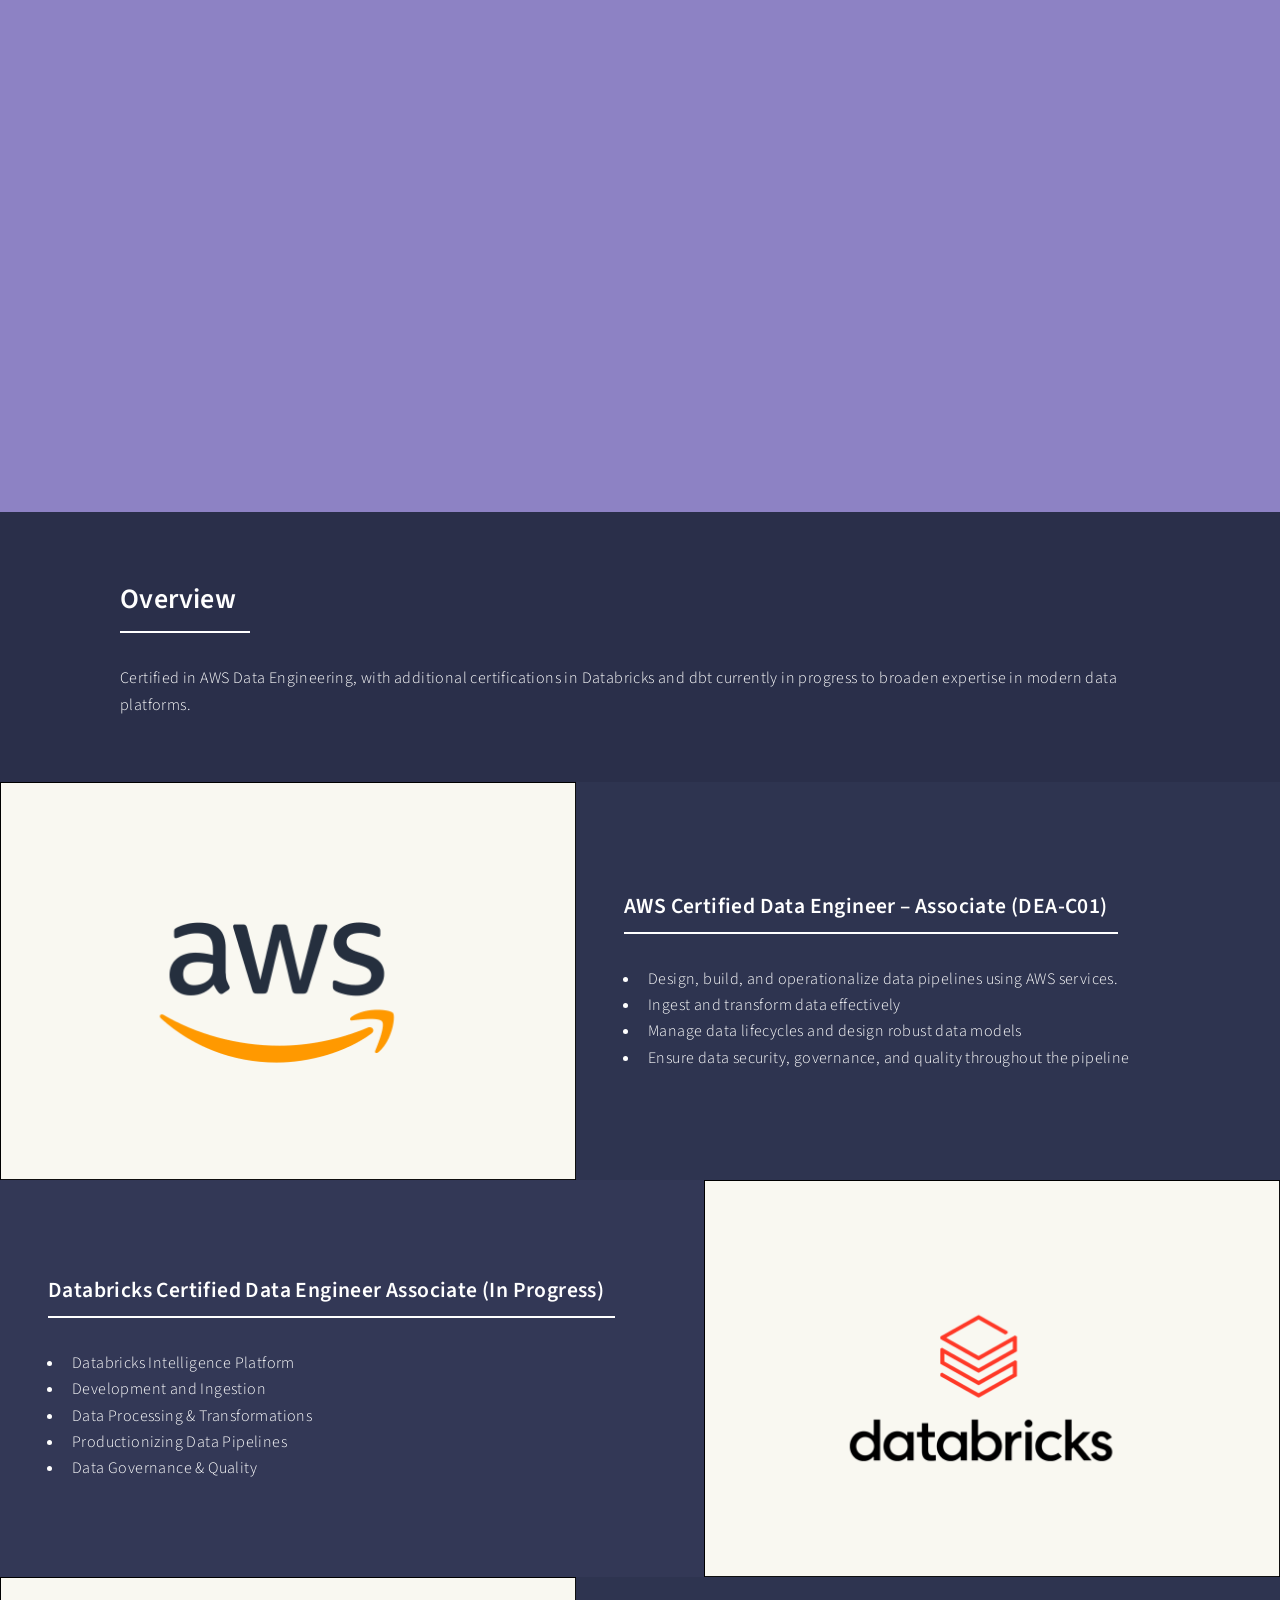
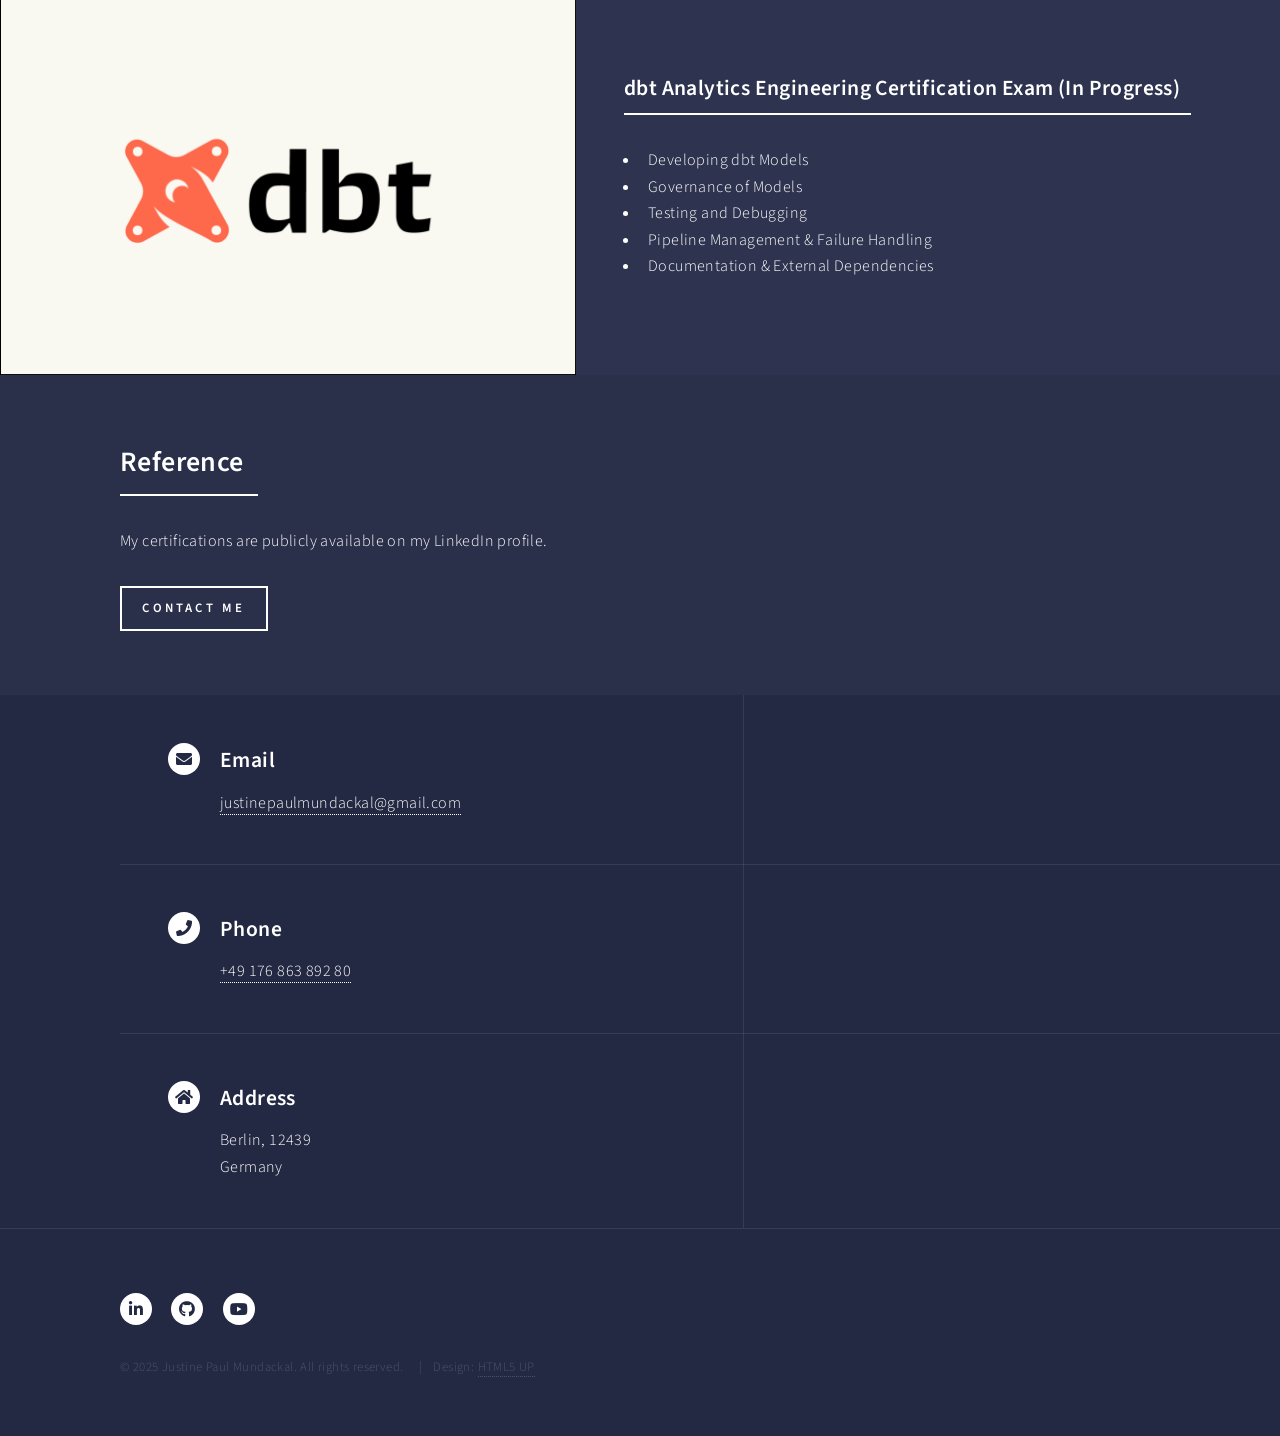
==== commit 96e79e8a: "feat(deploy): add server deploy scripts and switch site assets to versioned filenames for cache-safe" ====
--- a/certification.html
+++ b/certification.html
@@ -8,10 +8,10 @@
     <meta name="description" content="Certifications" />
     <meta property="og:title" content="Certifications — Justine Paul Mundackal" />
     <meta property="og:description" content="Certifications — Justine Paul Mundackal" />
-    <meta property="og:image" content="images/pwc-banner.jpg" />
-    <link rel="stylesheet" href="assets/css/main.css" />
+    <meta property="og:image" content="images/pwc-banner.v20260427.jpg" />
+    <link rel="stylesheet" href="assets/css/main.v20260427.css" />
     <noscript>
-        <link rel="stylesheet" href="assets/css/noscript.css" />
+        <link rel="stylesheet" href="assets/css/noscript.v20260427.css" />
     </noscript>
 </head>
 
@@ -44,7 +44,7 @@
         <section id="banner" class="style2">
             <div class="inner">
                 <span class="image">
-                    <img src="images/pwc-banner.jpg" alt="Certifications" />
+                    <img src="images/pwc-banner.v20260427.jpg" alt="Certifications" />
                 </span>
                 <header class="major">
                     <h1>Certifications</h1>
@@ -72,7 +72,7 @@
             <section id="two" class="spotlights">
                 <section>
                     <a href="#" class="image">
-                        <img src="images/certifications/cert_1.png" alt="AWS Certification" data-position="center center" />
+                        <img src="images/certifications/cert_1.v20260427.png" alt="AWS Certification" data-position="center center" />
                     </a>
                     <div class="content">
                         <div class="inner">
@@ -92,7 +92,7 @@
 
                 <section>
                     <a href="#" class="image">
-                        <img src="images/certifications/cert_2.png" alt="Databricks Certification" data-position="top center" />
+                        <img src="images/certifications/cert_2.v20260427.png" alt="Databricks Certification" data-position="top center" />
                     </a>
                     <div class="content">
                         <div class="inner">
@@ -112,7 +112,7 @@
 
                 <section>
                     <a href="#" class="image">
-                        <img src="images/certifications/cert_3.png" alt="dbt Certification" data-position="25% 25%" />
+                        <img src="images/certifications/cert_3.v20260427.png" alt="dbt Certification" data-position="25% 25%" />
                     </a>
                     <div class="content">
                         <div class="inner">
@@ -201,13 +201,13 @@
     </div>
 
     <!-- Scripts -->
-    <script src="assets/js/jquery.min.js"></script>
-    <script src="assets/js/jquery.scrolly.min.js"></script>
-    <script src="assets/js/jquery.scrollex.min.js"></script>
-    <script src="assets/js/browser.min.js"></script>
-    <script src="assets/js/breakpoints.min.js"></script>
-    <script src="assets/js/util.js"></script>
-    <script src="assets/js/main.js"></script>
+    <script src="assets/js/jquery.min.v20260427.js"></script>
+    <script src="assets/js/jquery.scrolly.min.v20260427.js"></script>
+    <script src="assets/js/jquery.scrollex.min.v20260427.js"></script>
+    <script src="assets/js/browser.min.v20260427.js"></script>
+    <script src="assets/js/breakpoints.min.v20260427.js"></script>
+    <script src="assets/js/util.v20260427.js"></script>
+    <script src="assets/js/main.v20260427.js"></script>
 </body>
 
 </html>
--- a/assets/css/main.v20260427.css
+++ b/assets/css/main.v20260427.css
@@ -0,0 +1,3952 @@
+@import url(fontawesome-all.min.css);
+@import url("https://fonts.googleapis.com/css?family=Source+Sans+Pro:300,300italic,600,600italic");
+
+/*
+	Forty by HTML5 UP
+	html5up.net | @ajlkn
+	Free for personal and commercial use under the CCA 3.0 license (html5up.net/license)
+*/
+
+html, body, div, span, applet, object,
+iframe, h1, h2, h3, h4, h5, h6, p, blockquote,
+pre, a, abbr, acronym, address, big, cite,
+code, del, dfn, em, img, ins, kbd, q, s, samp,
+small, strike, strong, sub, sup, tt, var, b,
+u, i, center, dl, dt, dd, ol, ul, li, fieldset,
+form, label, legend, table, caption, tbody,
+tfoot, thead, tr, th, td, article, aside,
+canvas, details, embed, figure, figcaption,
+footer, header, hgroup, menu, nav, output, ruby,
+section, summary, time, mark, audio, video {
+	margin: 0;
+	padding: 0;
+	border: 0;
+	font-size: 100%;
+	font: inherit;
+	vertical-align: baseline;}
+
+article, aside, details, figcaption, figure,
+footer, header, hgroup, menu, nav, section {
+	display: block;}
+
+body {
+	line-height: 1;
+}
+
+ol, ul {
+	list-style: none;
+}
+
+blockquote, q {
+	quotes: none;
+}
+
+	blockquote:before, blockquote:after, q:before, q:after {
+		content: '';
+		content: none;
+	}
+
+table {
+	border-collapse: collapse;
+	border-spacing: 0;
+}
+
+body {
+	-webkit-text-size-adjust: none;
+}
+
+mark {
+	background-color: transparent;
+	color: inherit;
+}
+
+input::-moz-focus-inner {
+	border: 0;
+	padding: 0;
+}
+
+input, select, textarea {
+	-moz-appearance: none;
+	-webkit-appearance: none;
+	-ms-appearance: none;
+	appearance: none;
+}
+
+/* Basic */
+
+	@-ms-viewport {
+		width: device-width;
+	}
+
+	body {
+		-ms-overflow-style: scrollbar;
+	}
+
+	@media screen and (max-width: 480px) {
+
+		html, body {
+			min-width: 320px;
+		}
+
+	}
+
+	html {
+		box-sizing: border-box;
+	}
+
+	*, *:before, *:after {
+		box-sizing: inherit;
+	}
+
+	body {
+		background: #242943;
+	}
+
+		body.is-preload *, body.is-preload *:before, body.is-preload *:after {
+			-moz-animation: none !important;
+			-webkit-animation: none !important;
+			-ms-animation: none !important;
+			animation: none !important;
+			-moz-transition: none !important;
+			-webkit-transition: none !important;
+			-ms-transition: none !important;
+			transition: none !important;
+		}
+
+/* Type */
+
+	body, input, select, textarea {
+		color: #ffffff;
+		font-family: "Source Sans Pro", Helvetica, sans-serif;
+		font-size: 17pt;
+		font-weight: 300;
+		letter-spacing: 0.025em;
+		line-height: 1.65;
+	}
+
+		@media screen and (max-width: 1680px) {
+
+			body, input, select, textarea {
+				font-size: 14pt;
+			}
+
+		}
+
+		@media screen and (max-width: 1280px) {
+
+			body, input, select, textarea {
+				font-size: 12pt;
+			}
+
+		}
+
+		@media screen and (max-width: 360px) {
+
+			body, input, select, textarea {
+				font-size: 11pt;
+			}
+
+		}
+
+	a {
+		-moz-transition: color 0.2s ease-in-out, border-bottom-color 0.2s ease-in-out;
+		-webkit-transition: color 0.2s ease-in-out, border-bottom-color 0.2s ease-in-out;
+		-ms-transition: color 0.2s ease-in-out, border-bottom-color 0.2s ease-in-out;
+		transition: color 0.2s ease-in-out, border-bottom-color 0.2s ease-in-out;
+		border-bottom: dotted 1px;
+		color: inherit;
+		text-decoration: none;
+	}
+
+		a:hover {
+			border-bottom-color: transparent;
+			color: #9bf1ff !important;
+		}
+
+		a:active {
+			color: #53e3fb !important;
+		}
+
+	strong, b {
+		color: #ffffff;
+		font-weight: 600;
+	}
+
+	em, i {
+		font-style: italic;
+	}
+
+	p {
+		margin: 0 0 2em 0;
+	}
+
+	h1, h2, h3, h4, h5, h6 {
+		color: #ffffff;
+		font-weight: 600;
+		line-height: 1.65;
+		margin: 0 0 1em 0;
+	}
+
+		h1 a, h2 a, h3 a, h4 a, h5 a, h6 a {
+			color: inherit;
+			border-bottom: 0;
+		}
+
+	h1 {
+		font-size: 2.5em;
+	}
+
+	h2 {
+		font-size: 1.75em;
+	}
+
+	h3 {
+		font-size: 1.35em;
+	}
+
+	h4 {
+		font-size: 1.1em;
+	}
+
+	h5 {
+		font-size: 0.9em;
+	}
+
+	h6 {
+		font-size: 0.7em;
+	}
+
+	@media screen and (max-width: 736px) {
+
+		h1 {
+			font-size: 2em;
+		}
+
+		h2 {
+			font-size: 1.5em;
+		}
+
+		h3 {
+			font-size: 1.25em;
+		}
+
+	}
+
+	sub {
+		font-size: 0.8em;
+		position: relative;
+		top: 0.5em;
+	}
+
+	sup {
+		font-size: 0.8em;
+		position: relative;
+		top: -0.5em;
+	}
+
+	blockquote {
+		border-left: solid 4px rgba(212, 212, 255, 0.1);
+		font-style: italic;
+		margin: 0 0 2em 0;
+		padding: 0.5em 0 0.5em 2em;
+	}
+
+	code {
+		background: rgba(212, 212, 255, 0.035);
+		font-family: "Courier New", monospace;
+		font-size: 0.9em;
+		margin: 0 0.25em;
+		padding: 0.25em 0.65em;
+	}
+
+	pre {
+		-webkit-overflow-scrolling: touch;
+		font-family: "Courier New", monospace;
+		font-size: 0.9em;
+		margin: 0 0 2em 0;
+	}
+
+		pre code {
+			display: block;
+			line-height: 1.75;
+			padding: 1em 1.5em;
+			overflow-x: auto;
+		}
+
+	hr {
+		border: 0;
+		border-bottom: solid 1px rgba(212, 212, 255, 0.1);
+		margin: 2em 0;
+	}
+
+		hr.major {
+			margin: 3em 0;
+		}
+
+	.align-left {
+		text-align: left;
+	}
+
+	.align-center {
+		text-align: center;
+	}
+
+	.align-right {
+		text-align: right;
+	}
+
+/* Row */
+
+	.row {
+		display: flex;
+		flex-wrap: wrap;
+		box-sizing: border-box;
+		align-items: stretch;
+	}
+
+		.row > * {
+			box-sizing: border-box;
+		}
+
+		.row.gtr-uniform > * > :last-child {
+			margin-bottom: 0;
+		}
+
+		.row.aln-left {
+			justify-content: flex-start;
+		}
+
+		.row.aln-center {
+			justify-content: center;
+		}
+
+		.row.aln-right {
+			justify-content: flex-end;
+		}
+
+		.row.aln-top {
+			align-items: flex-start;
+		}
+
+		.row.aln-middle {
+			align-items: center;
+		}
+
+		.row.aln-bottom {
+			align-items: flex-end;
+		}
+
+		.row > .imp {
+			order: -1;
+		}
+
+		.row > .col-1 {
+			width: 8.33333%;
+		}
+
+		.row > .off-1 {
+			margin-left: 8.33333%;
+		}
+
+		.row > .col-2 {
+			width: 16.66667%;
+		}
+
+		.row > .off-2 {
+			margin-left: 16.66667%;
+		}
+
+		.row > .col-3 {
+			width: 25%;
+		}
+
+		.row > .off-3 {
+			margin-left: 25%;
+		}
+
+		.row > .col-4 {
+			width: 33.33333%;
+		}
+
+		.row > .off-4 {
+			margin-left: 33.33333%;
+		}
+
+		.row > .col-5 {
+			width: 41.66667%;
+		}
+
+		.row > .off-5 {
+			margin-left: 41.66667%;
+		}
+
+		.row > .col-6 {
+			width: 50%;
+		}
+
+		.row > .off-6 {
+			margin-left: 50%;
+		}
+
+		.row > .col-7 {
+			width: 58.33333%;
+		}
+
+		.row > .off-7 {
+			margin-left: 58.33333%;
+		}
+
+		.row > .col-8 {
+			width: 66.66667%;
+		}
+
+		.row > .off-8 {
+			margin-left: 66.66667%;
+		}
+
+		.row > .col-9 {
+			width: 75%;
+		}
+
+		.row > .off-9 {
+			margin-left: 75%;
+		}
+
+		.row > .col-10 {
+			width: 83.33333%;
+		}
+
+		.row > .off-10 {
+			margin-left: 83.33333%;
+		}
+
+		.row > .col-11 {
+			width: 91.66667%;
+		}
+
+		.row > .off-11 {
+			margin-left: 91.66667%;
+		}
+
+		.row > .col-12 {
+			width: 100%;
+		}
+
+		.row > .off-12 {
+			margin-left: 100%;
+		}
+
+		.row.gtr-0 {
+			margin-top: 0;
+			margin-left: 0em;
+		}
+
+			.row.gtr-0 > * {
+				padding: 0 0 0 0em;
+			}
+
+			.row.gtr-0.gtr-uniform {
+				margin-top: 0em;
+			}
+
+				.row.gtr-0.gtr-uniform > * {
+					padding-top: 0em;
+				}
+
+		.row.gtr-25 {
+			margin-top: 0;
+			margin-left: -0.5em;
+		}
+
+			.row.gtr-25 > * {
+				padding: 0 0 0 0.5em;
+			}
+
+			.row.gtr-25.gtr-uniform {
+				margin-top: -0.5em;
+			}
+
+				.row.gtr-25.gtr-uniform > * {
+					padding-top: 0.5em;
+				}
+
+		.row.gtr-50 {
+			margin-top: 0;
+			margin-left: -1em;
+		}
+
+			.row.gtr-50 > * {
+				padding: 0 0 0 1em;
+			}
+
+			.row.gtr-50.gtr-uniform {
+				margin-top: -1em;
+			}
+
+				.row.gtr-50.gtr-uniform > * {
+					padding-top: 1em;
+				}
+
+		.row {
+			margin-top: 0;
+			margin-left: -2em;
+		}
+
+			.row > * {
+				padding: 0 0 0 2em;
+			}
+
+			.row.gtr-uniform {
+				margin-top: -2em;
+			}
+
+				.row.gtr-uniform > * {
+					padding-top: 2em;
+				}
+
+		.row.gtr-150 {
+			margin-top: 0;
+			margin-left: -3em;
+		}
+
+			.row.gtr-150 > * {
+				padding: 0 0 0 3em;
+			}
+
+			.row.gtr-150.gtr-uniform {
+				margin-top: -3em;
+			}
+
+				.row.gtr-150.gtr-uniform > * {
+					padding-top: 3em;
+				}
+
+		.row.gtr-200 {
+			margin-top: 0;
+			margin-left: -4em;
+		}
+
+			.row.gtr-200 > * {
+				padding: 0 0 0 4em;
+			}
+
+			.row.gtr-200.gtr-uniform {
+				margin-top: -4em;
+			}
+
+				.row.gtr-200.gtr-uniform > * {
+					padding-top: 4em;
+				}
+
+		@media screen and (max-width: 1680px) {
+
+			.row {
+				display: flex;
+				flex-wrap: wrap;
+				box-sizing: border-box;
+				align-items: stretch;
+			}
+
+				.row > * {
+					box-sizing: border-box;
+				}
+
+				.row.gtr-uniform > * > :last-child {
+					margin-bottom: 0;
+				}
+
+				.row.aln-left {
+					justify-content: flex-start;
+				}
+
+				.row.aln-center {
+					justify-content: center;
+				}
+
+				.row.aln-right {
+					justify-content: flex-end;
+				}
+
+				.row.aln-top {
+					align-items: flex-start;
+				}
+
+				.row.aln-middle {
+					align-items: center;
+				}
+
+				.row.aln-bottom {
+					align-items: flex-end;
+				}
+
+				.row > .imp-xlarge {
+					order: -1;
+				}
+
+				.row > .col-1-xlarge {
+					width: 8.33333%;
+				}
+
+				.row > .off-1-xlarge {
+					margin-left: 8.33333%;
+				}
+
+				.row > .col-2-xlarge {
+					width: 16.66667%;
+				}
+
+				.row > .off-2-xlarge {
+					margin-left: 16.66667%;
+				}
+
+				.row > .col-3-xlarge {
+					width: 25%;
+				}
+
+				.row > .off-3-xlarge {
+					margin-left: 25%;
+				}
+
+				.row > .col-4-xlarge {
+					width: 33.33333%;
+				}
+
+				.row > .off-4-xlarge {
+					margin-left: 33.33333%;
+				}
+
+				.row > .col-5-xlarge {
+					width: 41.66667%;
+				}
+
+				.row > .off-5-xlarge {
+					margin-left: 41.66667%;
+				}
+
+				.row > .col-6-xlarge {
+					width: 50%;
+				}
+
+				.row > .off-6-xlarge {
+					margin-left: 50%;
+				}
+
+				.row > .col-7-xlarge {
+					width: 58.33333%;
+				}
+
+				.row > .off-7-xlarge {
+					margin-left: 58.33333%;
+				}
+
+				.row > .col-8-xlarge {
+					width: 66.66667%;
+				}
+
+				.row > .off-8-xlarge {
+					margin-left: 66.66667%;
+				}
+
+				.row > .col-9-xlarge {
+					width: 75%;
+				}
+
+				.row > .off-9-xlarge {
+					margin-left: 75%;
+				}
+
+				.row > .col-10-xlarge {
+					width: 83.33333%;
+				}
+
+				.row > .off-10-xlarge {
+					margin-left: 83.33333%;
+				}
+
+				.row > .col-11-xlarge {
+					width: 91.66667%;
+				}
+
+				.row > .off-11-xlarge {
+					margin-left: 91.66667%;
+				}
+
+				.row > .col-12-xlarge {
+					width: 100%;
+				}
+
+				.row > .off-12-xlarge {
+					margin-left: 100%;
+				}
+
+				.row.gtr-0 {
+					margin-top: 0;
+					margin-left: 0em;
+				}
+
+					.row.gtr-0 > * {
+						padding: 0 0 0 0em;
+					}
+
+					.row.gtr-0.gtr-uniform {
+						margin-top: 0em;
+					}
+
+						.row.gtr-0.gtr-uniform > * {
+							padding-top: 0em;
+						}
+
+				.row.gtr-25 {
+					margin-top: 0;
+					margin-left: -0.5em;
+				}
+
+					.row.gtr-25 > * {
+						padding: 0 0 0 0.5em;
+					}
+
+					.row.gtr-25.gtr-uniform {
+						margin-top: -0.5em;
+					}
+
+						.row.gtr-25.gtr-uniform > * {
+							padding-top: 0.5em;
+						}
+
+				.row.gtr-50 {
+					margin-top: 0;
+					margin-left: -1em;
+				}
+
+					.row.gtr-50 > * {
+						padding: 0 0 0 1em;
+					}
+
+					.row.gtr-50.gtr-uniform {
+						margin-top: -1em;
+					}
+
+						.row.gtr-50.gtr-uniform > * {
+							padding-top: 1em;
+						}
+
+				.row {
+					margin-top: 0;
+					margin-left: -2em;
+				}
+
+					.row > * {
+						padding: 0 0 0 2em;
+					}
+
+					.row.gtr-uniform {
+						margin-top: -2em;
+					}
+
+						.row.gtr-uniform > * {
+							padding-top: 2em;
+						}
+
+				.row.gtr-150 {
+					margin-top: 0;
+					margin-left: -3em;
+				}
+
+					.row.gtr-150 > * {
+						padding: 0 0 0 3em;
+					}
+
+					.row.gtr-150.gtr-uniform {
+						margin-top: -3em;
+					}
+
+						.row.gtr-150.gtr-uniform > * {
+							padding-top: 3em;
+						}
+
+				.row.gtr-200 {
+					margin-top: 0;
+					margin-left: -4em;
+				}
+
+					.row.gtr-200 > * {
+						padding: 0 0 0 4em;
+					}
+
+					.row.gtr-200.gtr-uniform {
+						margin-top: -4em;
+					}
+
+						.row.gtr-200.gtr-uniform > * {
+							padding-top: 4em;
+						}
+
+		}
+
+		@media screen and (max-width: 1280px) {
+
+			.row {
+				display: flex;
+				flex-wrap: wrap;
+				box-sizing: border-box;
+				align-items: stretch;
+			}
+
+				.row > * {
+					box-sizing: border-box;
+				}
+
+				.row.gtr-uniform > * > :last-child {
+					margin-bottom: 0;
+				}
+
+				.row.aln-left {
+					justify-content: flex-start;
+				}
+
+				.row.aln-center {
+					justify-content: center;
+				}
+
+				.row.aln-right {
+					justify-content: flex-end;
+				}
+
+				.row.aln-top {
+					align-items: flex-start;
+				}
+
+				.row.aln-middle {
+					align-items: center;
+				}
+
+				.row.aln-bottom {
+					align-items: flex-end;
+				}
+
+				.row > .imp-large {
+					order: -1;
+				}
+
+				.row > .col-1-large {
+					width: 8.33333%;
+				}
+
+				.row > .off-1-large {
+					margin-left: 8.33333%;
+				}
+
+				.row > .col-2-large {
+					width: 16.66667%;
+				}
+
+				.row > .off-2-large {
+					margin-left: 16.66667%;
+				}
+
+				.row > .col-3-large {
+					width: 25%;
+				}
+
+				.row > .off-3-large {
+					margin-left: 25%;
+				}
+
+				.row > .col-4-large {
+					width: 33.33333%;
+				}
+
+				.row > .off-4-large {
+					margin-left: 33.33333%;
+				}
+
+				.row > .col-5-large {
+					width: 41.66667%;
+				}
+
+				.row > .off-5-large {
+					margin-left: 41.66667%;
+				}
+
+				.row > .col-6-large {
+					width: 50%;
+				}
+
+				.row > .off-6-large {
+					margin-left: 50%;
+				}
+
+				.row > .col-7-large {
+					width: 58.33333%;
+				}
+
+				.row > .off-7-large {
+					margin-left: 58.33333%;
+				}
+
+				.row > .col-8-large {
+					width: 66.66667%;
+				}
+
+				.row > .off-8-large {
+					margin-left: 66.66667%;
+				}
+
+				.row > .col-9-large {
+					width: 75%;
+				}
+
+				.row > .off-9-large {
+					margin-left: 75%;
+				}
+
+				.row > .col-10-large {
+					width: 83.33333%;
+				}
+
+				.row > .off-10-large {
+					margin-left: 83.33333%;
+				}
+
+				.row > .col-11-large {
+					width: 91.66667%;
+				}
+
+				.row > .off-11-large {
+					margin-left: 91.66667%;
+				}
+
+				.row > .col-12-large {
+					width: 100%;
+				}
+
+				.row > .off-12-large {
+					margin-left: 100%;
+				}
+
+				.row.gtr-0 {
+					margin-top: 0;
+					margin-left: 0em;
+				}
+
+					.row.gtr-0 > * {
+						padding: 0 0 0 0em;
+					}
+
+					.row.gtr-0.gtr-uniform {
+						margin-top: 0em;
+					}
+
+						.row.gtr-0.gtr-uniform > * {
+							padding-top: 0em;
+						}
+
+				.row.gtr-25 {
+					margin-top: 0;
+					margin-left: -0.375em;
+				}
+
+					.row.gtr-25 > * {
+						padding: 0 0 0 0.375em;
+					}
+
+					.row.gtr-25.gtr-uniform {
+						margin-top: -0.375em;
+					}
+
+						.row.gtr-25.gtr-uniform > * {
+							padding-top: 0.375em;
+						}
+
+				.row.gtr-50 {
+					margin-top: 0;
+					margin-left: -0.75em;
+				}
+
+					.row.gtr-50 > * {
+						padding: 0 0 0 0.75em;
+					}
+
+					.row.gtr-50.gtr-uniform {
+						margin-top: -0.75em;
+					}
+
+						.row.gtr-50.gtr-uniform > * {
+							padding-top: 0.75em;
+						}
+
+				.row {
+					margin-top: 0;
+					margin-left: -1.5em;
+				}
+
+					.row > * {
+						padding: 0 0 0 1.5em;
+					}
+
+					.row.gtr-uniform {
+						margin-top: -1.5em;
+					}
+
+						.row.gtr-uniform > * {
+							padding-top: 1.5em;
+						}
+
+				.row.gtr-150 {
+					margin-top: 0;
+					margin-left: -2.25em;
+				}
+
+					.row.gtr-150 > * {
+						padding: 0 0 0 2.25em;
+					}
+
+					.row.gtr-150.gtr-uniform {
+						margin-top: -2.25em;
+					}
+
+						.row.gtr-150.gtr-uniform > * {
+							padding-top: 2.25em;
+						}
+
+				.row.gtr-200 {
+					margin-top: 0;
+					margin-left: -3em;
+				}
+
+					.row.gtr-200 > * {
+						padding: 0 0 0 3em;
+					}
+
+					.row.gtr-200.gtr-uniform {
+						margin-top: -3em;
+					}
+
+						.row.gtr-200.gtr-uniform > * {
+							padding-top: 3em;
+						}
+
+		}
+
+		@media screen and (max-width: 980px) {
+
+			.row {
+				display: flex;
+				flex-wrap: wrap;
+				box-sizing: border-box;
+				align-items: stretch;
+			}
+
+				.row > * {
+					box-sizing: border-box;
+				}
+
+				.row.gtr-uniform > * > :last-child {
+					margin-bottom: 0;
+				}
+
+				.row.aln-left {
+					justify-content: flex-start;
+				}
+
+				.row.aln-center {
+					justify-content: center;
+				}
+
+				.row.aln-right {
+					justify-content: flex-end;
+				}
+
+				.row.aln-top {
+					align-items: flex-start;
+				}
+
+				.row.aln-middle {
+					align-items: center;
+				}
+
+				.row.aln-bottom {
+					align-items: flex-end;
+				}
+
+				.row > .imp-medium {
+					order: -1;
+				}
+
+				.row > .col-1-medium {
+					width: 8.33333%;
+				}
+
+				.row > .off-1-medium {
+					margin-left: 8.33333%;
+				}
+
+				.row > .col-2-medium {
+					width: 16.66667%;
+				}
+
+				.row > .off-2-medium {
+					margin-left: 16.66667%;
+				}
+
+				.row > .col-3-medium {
+					width: 25%;
+				}
+
+				.row > .off-3-medium {
+					margin-left: 25%;
+				}
+
+				.row > .col-4-medium {
+					width: 33.33333%;
+				}
+
+				.row > .off-4-medium {
+					margin-left: 33.33333%;
+				}
+
+				.row > .col-5-medium {
+					width: 41.66667%;
+				}
+
+				.row > .off-5-medium {
+					margin-left: 41.66667%;
+				}
+
+				.row > .col-6-medium {
+					width: 50%;
+				}
+
+				.row > .off-6-medium {
+					margin-left: 50%;
+				}
+
+				.row > .col-7-medium {
+					width: 58.33333%;
+				}
+
+				.row > .off-7-medium {
+					margin-left: 58.33333%;
+				}
+
+				.row > .col-8-medium {
+					width: 66.66667%;
+				}
+
+				.row > .off-8-medium {
+					margin-left: 66.66667%;
+				}
+
+				.row > .col-9-medium {
+					width: 75%;
+				}
+
+				.row > .off-9-medium {
+					margin-left: 75%;
+				}
+
+				.row > .col-10-medium {
+					width: 83.33333%;
+				}
+
+				.row > .off-10-medium {
+					margin-left: 83.33333%;
+				}
+
+				.row > .col-11-medium {
+					width: 91.66667%;
+				}
+
+				.row > .off-11-medium {
+					margin-left: 91.66667%;
+				}
+
+				.row > .col-12-medium {
+					width: 100%;
+				}
+
+				.row > .off-12-medium {
+					margin-left: 100%;
+				}
+
+				.row.gtr-0 {
+					margin-top: 0;
+					margin-left: 0em;
+				}
+
+					.row.gtr-0 > * {
+						padding: 0 0 0 0em;
+					}
+
+					.row.gtr-0.gtr-uniform {
+						margin-top: 0em;
+					}
+
+						.row.gtr-0.gtr-uniform > * {
+							padding-top: 0em;
+						}
+
+				.row.gtr-25 {
+					margin-top: 0;
+					margin-left: -0.375em;
+				}
+
+					.row.gtr-25 > * {
+						padding: 0 0 0 0.375em;
+					}
+
+					.row.gtr-25.gtr-uniform {
+						margin-top: -0.375em;
+					}
+
+						.row.gtr-25.gtr-uniform > * {
+							padding-top: 0.375em;
+						}
+
+				.row.gtr-50 {
+					margin-top: 0;
+					margin-left: -0.75em;
+				}
+
+					.row.gtr-50 > * {
+						padding: 0 0 0 0.75em;
+					}
+
+					.row.gtr-50.gtr-uniform {
+						margin-top: -0.75em;
+					}
+
+						.row.gtr-50.gtr-uniform > * {
+							padding-top: 0.75em;
+						}
+
+				.row {
+					margin-top: 0;
+					margin-left: -1.5em;
+				}
+
+					.row > * {
+						padding: 0 0 0 1.5em;
+					}
+
+					.row.gtr-uniform {
+						margin-top: -1.5em;
+					}
+
+						.row.gtr-uniform > * {
+							padding-top: 1.5em;
+						}
+
+				.row.gtr-150 {
+					margin-top: 0;
+					margin-left: -2.25em;
+				}
+
+					.row.gtr-150 > * {
+						padding: 0 0 0 2.25em;
+					}
+
+					.row.gtr-150.gtr-uniform {
+						margin-top: -2.25em;
+					}
+
+						.row.gtr-150.gtr-uniform > * {
+							padding-top: 2.25em;
+						}
+
+				.row.gtr-200 {
+					margin-top: 0;
+					margin-left: -3em;
+				}
+
+					.row.gtr-200 > * {
+						padding: 0 0 0 3em;
+					}
+
+					.row.gtr-200.gtr-uniform {
+						margin-top: -3em;
+					}
+
+						.row.gtr-200.gtr-uniform > * {
+							padding-top: 3em;
+						}
+
+		}
+
+		@media screen and (max-width: 736px) {
+
+			.row {
+				display: flex;
+				flex-wrap: wrap;
+				box-sizing: border-box;
+				align-items: stretch;
+			}
+
+				.row > * {
+					box-sizing: border-box;
+				}
+
+				.row.gtr-uniform > * > :last-child {
+					margin-bottom: 0;
+				}
+
+				.row.aln-left {
+					justify-content: flex-start;
+				}
+
+				.row.aln-center {
+					justify-content: center;
+				}
+
+				.row.aln-right {
+					justify-content: flex-end;
+				}
+
+				.row.aln-top {
+					align-items: flex-start;
+				}
+
+				.row.aln-middle {
+					align-items: center;
+				}
+
+				.row.aln-bottom {
+					align-items: flex-end;
+				}
+
+				.row > .imp-small {
+					order: -1;
+				}
+
+				.row > .col-1-small {
+					width: 8.33333%;
+				}
+
+				.row > .off-1-small {
+					margin-left: 8.33333%;
+				}
+
+				.row > .col-2-small {
+					width: 16.66667%;
+				}
+
+				.row > .off-2-small {
+					margin-left: 16.66667%;
+				}
+
+				.row > .col-3-small {
+					width: 25%;
+				}
+
+				.row > .off-3-small {
+					margin-left: 25%;
+				}
+
+				.row > .col-4-small {
+					width: 33.33333%;
+				}
+
+				.row > .off-4-small {
+					margin-left: 33.33333%;
+				}
+
+				.row > .col-5-small {
+					width: 41.66667%;
+				}
+
+				.row > .off-5-small {
+					margin-left: 41.66667%;
+				}
+
+				.row > .col-6-small {
+					width: 50%;
+				}
+
+				.row > .off-6-small {
+					margin-left: 50%;
+				}
+
+				.row > .col-7-small {
+					width: 58.33333%;
+				}
+
+				.row > .off-7-small {
+					margin-left: 58.33333%;
+				}
+
+				.row > .col-8-small {
+					width: 66.66667%;
+				}
+
+				.row > .off-8-small {
+					margin-left: 66.66667%;
+				}
+
+				.row > .col-9-small {
+					width: 75%;
+				}
+
+				.row > .off-9-small {
+					margin-left: 75%;
+				}
+
+				.row > .col-10-small {
+					width: 83.33333%;
+				}
+
+				.row > .off-10-small {
+					margin-left: 83.33333%;
+				}
+
+				.row > .col-11-small {
+					width: 91.66667%;
+				}
+
+				.row > .off-11-small {
+					margin-left: 91.66667%;
+				}
+
+				.row > .col-12-small {
+					width: 100%;
+				}
+
+				.row > .off-12-small {
+					margin-left: 100%;
+				}
+
+				.row.gtr-0 {
+					margin-top: 0;
+					margin-left: 0em;
+				}
+
+					.row.gtr-0 > * {
+						padding: 0 0 0 0em;
+					}
+
+					.row.gtr-0.gtr-uniform {
+						margin-top: 0em;
+					}
+
+						.row.gtr-0.gtr-uniform > * {
+							padding-top: 0em;
+						}
+
+				.row.gtr-25 {
+					margin-top: 0;
+					margin-left: -0.3125em;
+				}
+
+					.row.gtr-25 > * {
+						padding: 0 0 0 0.3125em;
+					}
+
+					.row.gtr-25.gtr-uniform {
+						margin-top: -0.3125em;
+					}
+
+						.row.gtr-25.gtr-uniform > * {
+							padding-top: 0.3125em;
+						}
+
+				.row.gtr-50 {
+					margin-top: 0;
+					margin-left: -0.625em;
+				}
+
+					.row.gtr-50 > * {
+						padding: 0 0 0 0.625em;
+					}
+
+					.row.gtr-50.gtr-uniform {
+						margin-top: -0.625em;
+					}
+
+						.row.gtr-50.gtr-uniform > * {
+							padding-top: 0.625em;
+						}
+
+				.row {
+					margin-top: 0;
+					margin-left: -1.25em;
+				}
+
+					.row > * {
+						padding: 0 0 0 1.25em;
+					}
+
+					.row.gtr-uniform {
+						margin-top: -1.25em;
+					}
+
+						.row.gtr-uniform > * {
+							padding-top: 1.25em;
+						}
+
+				.row.gtr-150 {
+					margin-top: 0;
+					margin-left: -1.875em;
+				}
+
+					.row.gtr-150 > * {
+						padding: 0 0 0 1.875em;
+					}
+
+					.row.gtr-150.gtr-uniform {
+						margin-top: -1.875em;
+					}
+
+						.row.gtr-150.gtr-uniform > * {
+							padding-top: 1.875em;
+						}
+
+				.row.gtr-200 {
+					margin-top: 0;
+					margin-left: -2.5em;
+				}
+
+					.row.gtr-200 > * {
+						padding: 0 0 0 2.5em;
+					}
+
+					.row.gtr-200.gtr-uniform {
+						margin-top: -2.5em;
+					}
+
+						.row.gtr-200.gtr-uniform > * {
+							padding-top: 2.5em;
+						}
+
+		}
+
+		@media screen and (max-width: 480px) {
+
+			.row {
+				display: flex;
+				flex-wrap: wrap;
+				box-sizing: border-box;
+				align-items: stretch;
+			}
+
+				.row > * {
+					box-sizing: border-box;
+				}
+
+				.row.gtr-uniform > * > :last-child {
+					margin-bottom: 0;
+				}
+
+				.row.aln-left {
+					justify-content: flex-start;
+				}
+
+				.row.aln-center {
+					justify-content: center;
+				}
+
+				.row.aln-right {
+					justify-content: flex-end;
+				}
+
+				.row.aln-top {
+					align-items: flex-start;
+				}
+
+				.row.aln-middle {
+					align-items: center;
+				}
+
+				.row.aln-bottom {
+					align-items: flex-end;
+				}
+
+				.row > .imp-xsmall {
+					order: -1;
+				}
+
+				.row > .col-1-xsmall {
+					width: 8.33333%;
+				}
+
+				.row > .off-1-xsmall {
+					margin-left: 8.33333%;
+				}
+
+				.row > .col-2-xsmall {
+					width: 16.66667%;
+				}
+
+				.row > .off-2-xsmall {
+					margin-left: 16.66667%;
+				}
+
+				.row > .col-3-xsmall {
+					width: 25%;
+				}
+
+				.row > .off-3-xsmall {
+					margin-left: 25%;
+				}
+
+				.row > .col-4-xsmall {
+					width: 33.33333%;
+				}
+
+				.row > .off-4-xsmall {
+					margin-left: 33.33333%;
+				}
+
+				.row > .col-5-xsmall {
+					width: 41.66667%;
+				}
+
+				.row > .off-5-xsmall {
+					margin-left: 41.66667%;
+				}
+
+				.row > .col-6-xsmall {
+					width: 50%;
+				}
+
+				.row > .off-6-xsmall {
+					margin-left: 50%;
+				}
+
+				.row > .col-7-xsmall {
+					width: 58.33333%;
+				}
+
+				.row > .off-7-xsmall {
+					margin-left: 58.33333%;
+				}
+
+				.row > .col-8-xsmall {
+					width: 66.66667%;
+				}
+
+				.row > .off-8-xsmall {
+					margin-left: 66.66667%;
+				}
+
+				.row > .col-9-xsmall {
+					width: 75%;
+				}
+
+				.row > .off-9-xsmall {
+					margin-left: 75%;
+				}
+
+				.row > .col-10-xsmall {
+					width: 83.33333%;
+				}
+
+				.row > .off-10-xsmall {
+					margin-left: 83.33333%;
+				}
+
+				.row > .col-11-xsmall {
+					width: 91.66667%;
+				}
+
+				.row > .off-11-xsmall {
+					margin-left: 91.66667%;
+				}
+
+				.row > .col-12-xsmall {
+					width: 100%;
+				}
+
+				.row > .off-12-xsmall {
+					margin-left: 100%;
+				}
+
+				.row.gtr-0 {
+					margin-top: 0;
+					margin-left: 0em;
+				}
+
+					.row.gtr-0 > * {
+						padding: 0 0 0 0em;
+					}
+
+					.row.gtr-0.gtr-uniform {
+						margin-top: 0em;
+					}
+
+						.row.gtr-0.gtr-uniform > * {
+							padding-top: 0em;
+						}
+
+				.row.gtr-25 {
+					margin-top: 0;
+					margin-left: -0.3125em;
+				}
+
+					.row.gtr-25 > * {
+						padding: 0 0 0 0.3125em;
+					}
+
+					.row.gtr-25.gtr-uniform {
+						margin-top: -0.3125em;
+					}
+
+						.row.gtr-25.gtr-uniform > * {
+							padding-top: 0.3125em;
+						}
+
+				.row.gtr-50 {
+					margin-top: 0;
+					margin-left: -0.625em;
+				}
+
+					.row.gtr-50 > * {
+						padding: 0 0 0 0.625em;
+					}
+
+					.row.gtr-50.gtr-uniform {
+						margin-top: -0.625em;
+					}
+
+						.row.gtr-50.gtr-uniform > * {
+							padding-top: 0.625em;
+						}
+
+				.row {
+					margin-top: 0;
+					margin-left: -1.25em;
+				}
+
+					.row > * {
+						padding: 0 0 0 1.25em;
+					}
+
+					.row.gtr-uniform {
+						margin-top: -1.25em;
+					}
+
+						.row.gtr-uniform > * {
+							padding-top: 1.25em;
+						}
+
+				.row.gtr-150 {
+					margin-top: 0;
+					margin-left: -1.875em;
+				}
+
+					.row.gtr-150 > * {
+						padding: 0 0 0 1.875em;
+					}
+
+					.row.gtr-150.gtr-uniform {
+						margin-top: -1.875em;
+					}
+
+						.row.gtr-150.gtr-uniform > * {
+							padding-top: 1.875em;
+						}
+
+				.row.gtr-200 {
+					margin-top: 0;
+					margin-left: -2.5em;
+				}
+
+					.row.gtr-200 > * {
+						padding: 0 0 0 2.5em;
+					}
+
+					.row.gtr-200.gtr-uniform {
+						margin-top: -2.5em;
+					}
+
+						.row.gtr-200.gtr-uniform > * {
+							padding-top: 2.5em;
+						}
+
+		}
+
+/* Section/Article */
+
+	section.special, article.special {
+		text-align: center;
+	}
+
+	header.major {
+		width: -moz-max-content;
+		width: -webkit-max-content;
+		width: -ms-max-content;
+		width: max-content;
+		margin-bottom: 2em;
+	}
+
+		header.major > :first-child {
+			margin-bottom: 0;
+			width: calc(100% + 0.5em);
+		}
+
+			header.major > :first-child:after {
+				content: '';
+				background-color: #ffffff;
+				display: block;
+				height: 2px;
+				margin: 0.325em 0 0.5em 0;
+				width: 100%;
+			}
+
+		header.major > p {
+			font-size: 0.7em;
+			font-weight: 600;
+			letter-spacing: 0.25em;
+			margin-bottom: 0;
+			text-transform: uppercase;
+		}
+
+		body.is-ie header.major > :first-child:after {
+			max-width: 9em;
+		}
+
+		body.is-ie header.major > h1:after {
+			max-width: 100% !important;
+		}
+
+	@media screen and (max-width: 736px) {
+
+		header.major > p br {
+			display: none;
+		}
+
+	}
+
+/* Form */
+
+	form {
+		margin: 0 0 2em 0;
+	}
+
+		form > :last-child {
+			margin-bottom: 0;
+		}
+
+		form > .fields {
+			display: -moz-flex;
+			display: -webkit-flex;
+			display: -ms-flex;
+			display: flex;
+			-moz-flex-wrap: wrap;
+			-webkit-flex-wrap: wrap;
+			-ms-flex-wrap: wrap;
+			flex-wrap: wrap;
+			width: calc(100% + 3em);
+			margin: -1.5em 0 2em -1.5em;
+		}
+
+			form > .fields > .field {
+				-moz-flex-grow: 0;
+				-webkit-flex-grow: 0;
+				-ms-flex-grow: 0;
+				flex-grow: 0;
+				-moz-flex-shrink: 0;
+				-webkit-flex-shrink: 0;
+				-ms-flex-shrink: 0;
+				flex-shrink: 0;
+				padding: 1.5em 0 0 1.5em;
+				width: calc(100% - 1.5em);
+			}
+
+				form > .fields > .field.half {
+					width: calc(50% - 0.75em);
+				}
+
+				form > .fields > .field.third {
+					width: calc(100%/3 - 0.5em);
+				}
+
+				form > .fields > .field.quarter {
+					width: calc(25% - 0.375em);
+				}
+
+		@media screen and (max-width: 480px) {
+
+			form > .fields {
+				width: calc(100% + 3em);
+				margin: -1.5em 0 2em -1.5em;
+			}
+
+				form > .fields > .field {
+					padding: 1.5em 0 0 1.5em;
+					width: calc(100% - 1.5em);
+				}
+
+					form > .fields > .field.half {
+						width: calc(100% - 1.5em);
+					}
+
+					form > .fields > .field.third {
+						width: calc(100% - 1.5em);
+					}
+
+					form > .fields > .field.quarter {
+						width: calc(100% - 1.5em);
+					}
+
+		}
+
+	label {
+		color: #ffffff;
+		display: block;
+		font-size: 0.8em;
+		font-weight: 600;
+		letter-spacing: 0.25em;
+		margin: 0 0 1em 0;
+		text-transform: uppercase;
+	}
+
+	input[type="text"],
+	input[type="password"],
+	input[type="email"],
+	input[type="tel"],
+	input[type="search"],
+	input[type="url"],
+	select,
+	textarea {
+		-moz-appearance: none;
+		-webkit-appearance: none;
+		-ms-appearance: none;
+		appearance: none;
+		background: rgba(212, 212, 255, 0.035);
+		border: none;
+		border-radius: 0;
+		color: inherit;
+		display: block;
+		outline: 0;
+		padding: 0 1em;
+		text-decoration: none;
+		width: 100%;
+	}
+
+		input[type="text"]:invalid,
+		input[type="password"]:invalid,
+		input[type="email"]:invalid,
+		input[type="tel"]:invalid,
+		input[type="search"]:invalid,
+		input[type="url"]:invalid,
+		select:invalid,
+		textarea:invalid {
+			box-shadow: none;
+		}
+
+		input[type="text"]:focus,
+		input[type="password"]:focus,
+		input[type="email"]:focus,
+		input[type="tel"]:focus,
+		input[type="search"]:focus,
+		input[type="url"]:focus,
+		select:focus,
+		textarea:focus {
+			border-color: #9bf1ff;
+			box-shadow: 0 0 0 2px #9bf1ff;
+		}
+
+	select {
+		background-image: url("data:image/svg+xml;charset=utf8,%3Csvg xmlns='http://www.w3.org/2000/svg' width='40' height='40' preserveAspectRatio='none' viewBox='0 0 40 40'%3E%3Cpath d='M9.4,12.3l10.4,10.4l10.4-10.4c0.2-0.2,0.5-0.4,0.9-0.4c0.3,0,0.6,0.1,0.9,0.4l3.3,3.3c0.2,0.2,0.4,0.5,0.4,0.9 c0,0.4-0.1,0.6-0.4,0.9L20.7,31.9c-0.2,0.2-0.5,0.4-0.9,0.4c-0.3,0-0.6-0.1-0.9-0.4L4.3,17.3c-0.2-0.2-0.4-0.5-0.4-0.9 c0-0.4,0.1-0.6,0.4-0.9l3.3-3.3c0.2-0.2,0.5-0.4,0.9-0.4S9.1,12.1,9.4,12.3z' fill='rgba(212, 212, 255, 0.1)' /%3E%3C/svg%3E");
+		background-size: 1.25rem;
+		background-repeat: no-repeat;
+		background-position: calc(100% - 1rem) center;
+		height: 2.75em;
+		padding-right: 2.75em;
+		text-overflow: ellipsis;
+	}
+
+		select option {
+			color: #ffffff;
+			background: #242943;
+		}
+
+		select:focus::-ms-value {
+			background-color: transparent;
+		}
+
+		select::-ms-expand {
+			display: none;
+		}
+
+	input[type="text"],
+	input[type="password"],
+	input[type="email"],
+	input[type="tel"],
+	input[type="search"],
+	input[type="url"],
+	select {
+		height: 2.75em;
+	}
+
+	textarea {
+		padding: 0.75em 1em;
+	}
+
+	input[type="checkbox"],
+	input[type="radio"] {
+		-moz-appearance: none;
+		-webkit-appearance: none;
+		-ms-appearance: none;
+		appearance: none;
+		display: block;
+		float: left;
+		margin-right: -2em;
+		opacity: 0;
+		width: 1em;
+		z-index: -1;
+	}
+
+		input[type="checkbox"] + label,
+		input[type="radio"] + label {
+			text-decoration: none;
+			color: #ffffff;
+			cursor: pointer;
+			display: inline-block;
+			font-weight: 300;
+			padding-left: 2.65em;
+			padding-right: 0.75em;
+			position: relative;
+		}
+
+			input[type="checkbox"] + label:before,
+			input[type="radio"] + label:before {
+				-moz-osx-font-smoothing: grayscale;
+				-webkit-font-smoothing: antialiased;
+				display: inline-block;
+				font-style: normal;
+				font-variant: normal;
+				text-rendering: auto;
+				line-height: 1;
+				text-transform: none !important;
+				font-family: 'Font Awesome 5 Free';
+				font-weight: 900;
+			}
+
+			input[type="checkbox"] + label:before,
+			input[type="radio"] + label:before {
+				background: rgba(212, 212, 255, 0.035);
+				content: '';
+				display: inline-block;
+				font-size: 0.8em;
+				height: 2.0625em;
+				left: 0;
+				letter-spacing: 0;
+				line-height: 2.0625em;
+				position: absolute;
+				text-align: center;
+				top: 0;
+				width: 2.0625em;
+			}
+
+		input[type="checkbox"]:checked + label:before,
+		input[type="radio"]:checked + label:before {
+			background: #ffffff;
+			border-color: #9bf1ff;
+			content: '\f00c';
+			color: #242943;
+		}
+
+		input[type="checkbox"]:focus + label:before,
+		input[type="radio"]:focus + label:before {
+			box-shadow: 0 0 0 2px #9bf1ff;
+		}
+
+	input[type="radio"] + label:before {
+		border-radius: 100%;
+	}
+
+	::-webkit-input-placeholder {
+		color: rgba(244, 244, 255, 0.2) !important;
+		opacity: 1.0;
+	}
+
+	:-moz-placeholder {
+		color: rgba(244, 244, 255, 0.2) !important;
+		opacity: 1.0;
+	}
+
+	::-moz-placeholder {
+		color: rgba(244, 244, 255, 0.2) !important;
+		opacity: 1.0;
+	}
+
+	:-ms-input-placeholder {
+		color: rgba(244, 244, 255, 0.2) !important;
+		opacity: 1.0;
+	}
+
+/* Box */
+
+	.box {
+		border: solid 1px rgba(212, 212, 255, 0.1);
+		margin-bottom: 2em;
+		padding: 1.5em;
+	}
+
+		.box > :last-child,
+		.box > :last-child > :last-child,
+		.box > :last-child > :last-child > :last-child {
+			margin-bottom: 0;
+		}
+
+		.box.alt {
+			border: 0;
+			border-radius: 0;
+			padding: 0;
+		}
+
+/* Icon */
+
+	.icon {
+		text-decoration: none;
+		border-bottom: none;
+		position: relative;
+	}
+
+		.icon:before {
+			-moz-osx-font-smoothing: grayscale;
+			-webkit-font-smoothing: antialiased;
+			display: inline-block;
+			font-style: normal;
+			font-variant: normal;
+			text-rendering: auto;
+			line-height: 1;
+			text-transform: none !important;
+			font-family: 'Font Awesome 5 Free';
+			font-weight: 400;
+		}
+
+		.icon > .label {
+			display: none;
+		}
+
+		.icon:before {
+			line-height: inherit;
+		}
+
+		.icon.solid:before {
+			font-weight: 900;
+		}
+
+		.icon.brands:before {
+			font-family: 'Font Awesome 5 Brands';
+		}
+
+		.icon.alt:before {
+			background-color: #ffffff;
+			border-radius: 100%;
+			color: #242943;
+			display: inline-block;
+			height: 2em;
+			line-height: 2em;
+			text-align: center;
+			width: 2em;
+		}
+
+	a.icon.alt:before {
+		-moz-transition: background-color 0.2s ease-in-out;
+		-webkit-transition: background-color 0.2s ease-in-out;
+		-ms-transition: background-color 0.2s ease-in-out;
+		transition: background-color 0.2s ease-in-out;
+	}
+
+	a.icon.alt:hover:before {
+		background-color: #6fc3df;
+	}
+
+	a.icon.alt:active:before {
+		background-color: #37a6cb;
+	}
+
+/* Image */
+
+	.image {
+		border: 0;
+		display: inline-block;
+		position: relative;
+	}
+
+		.image img {
+			display: block;
+		}
+
+		.image.left, .image.right {
+			max-width: 30%;
+		}
+
+			.image.left img, .image.right img {
+				width: 100%;
+			}
+
+		.image.left {
+			float: left;
+			margin: 0 1.5em 1.25em 0;
+			top: 0.25em;
+		}
+
+		.image.right {
+			float: right;
+			margin: 0 0 1.25em 1.5em;
+			top: 0.25em;
+		}
+
+		.image.fit {
+			display: block;
+			margin: 0 0 2em 0;
+			width: 100%;
+		}
+
+			.image.fit img {
+				width: 100%;
+			}
+
+		.image.main {
+			display: block;
+			margin: 2.5em 0;
+			width: 100%;
+		}
+
+			.image.main img {
+				width: 100%;
+			}
+
+			@media screen and (max-width: 736px) {
+
+				.image.main {
+					margin: 1.5em 0;
+				}
+
+			}
+
+/* List */
+
+	ol {
+		list-style: decimal;
+		margin: 0 0 2em 0;
+		padding-left: 1.25em;
+	}
+
+		ol li {
+			padding-left: 0.25em;
+		}
+
+	ul {
+		list-style: disc;
+		margin: 0 0 2em 0;
+		padding-left: 1em;
+	}
+
+		ul li {
+			padding-left: 0.5em;
+		}
+
+		ul.alt {
+			list-style: none;
+			padding-left: 0;
+		}
+
+			ul.alt li {
+				border-top: solid 1px rgba(212, 212, 255, 0.1);
+				padding: 0.5em 0;
+			}
+
+				ul.alt li:first-child {
+					border-top: 0;
+					padding-top: 0;
+				}
+
+	dl {
+		margin: 0 0 2em 0;
+	}
+
+		dl dt {
+			display: block;
+			font-weight: 600;
+			margin: 0 0 1em 0;
+		}
+
+		dl dd {
+			margin-left: 2em;
+		}
+
+/* Actions */
+
+	ul.actions {
+		display: -moz-flex;
+		display: -webkit-flex;
+		display: -ms-flex;
+		display: flex;
+		cursor: default;
+		list-style: none;
+		margin-left: -1em;
+		padding-left: 0;
+	}
+
+		ul.actions li {
+			padding: 0 0 0 1em;
+			vertical-align: middle;
+		}
+
+		ul.actions.special {
+			-moz-justify-content: center;
+			-webkit-justify-content: center;
+			-ms-justify-content: center;
+			justify-content: center;
+			width: 100%;
+			margin-left: 0;
+		}
+
+			ul.actions.special li:first-child {
+				padding-left: 0;
+			}
+
+		ul.actions.stacked {
+			-moz-flex-direction: column;
+			-webkit-flex-direction: column;
+			-ms-flex-direction: column;
+			flex-direction: column;
+			margin-left: 0;
+		}
+
+			ul.actions.stacked li {
+				padding: 1.3em 0 0 0;
+			}
+
+				ul.actions.stacked li:first-child {
+					padding-top: 0;
+				}
+
+		ul.actions.fit {
+			width: calc(100% + 1em);
+		}
+
+			ul.actions.fit li {
+				-moz-flex-grow: 1;
+				-webkit-flex-grow: 1;
+				-ms-flex-grow: 1;
+				flex-grow: 1;
+				-moz-flex-shrink: 1;
+				-webkit-flex-shrink: 1;
+				-ms-flex-shrink: 1;
+				flex-shrink: 1;
+				width: 100%;
+			}
+
+				ul.actions.fit li > * {
+					width: 100%;
+				}
+
+			ul.actions.fit.stacked {
+				width: 100%;
+			}
+
+/* Icons */
+
+	ul.icons {
+		cursor: default;
+		list-style: none;
+		padding-left: 0;
+	}
+
+		ul.icons li {
+			display: inline-block;
+			padding: 0 1em 0 0;
+		}
+
+			ul.icons li:last-child {
+				padding-right: 0;
+			}
+
+		@media screen and (max-width: 736px) {
+
+			ul.icons li {
+				padding: 0 0.75em 0 0;
+			}
+
+		}
+
+/* Pagination */
+
+	ul.pagination {
+		cursor: default;
+		list-style: none;
+		padding-left: 0;
+	}
+
+		ul.pagination li {
+			display: inline-block;
+			padding-left: 0;
+			vertical-align: middle;
+		}
+
+			ul.pagination li > .page {
+				-moz-transition: background-color 0.2s ease-in-out, color 0.2s ease-in-out;
+				-webkit-transition: background-color 0.2s ease-in-out, color 0.2s ease-in-out;
+				-ms-transition: background-color 0.2s ease-in-out, color 0.2s ease-in-out;
+				transition: background-color 0.2s ease-in-out, color 0.2s ease-in-out;
+				border-bottom: 0;
+				display: inline-block;
+				font-size: 0.8em;
+				font-weight: 600;
+				height: 1.5em;
+				line-height: 1.5em;
+				margin: 0 0.125em;
+				min-width: 1.5em;
+				padding: 0 0.5em;
+				text-align: center;
+			}
+
+				ul.pagination li > .page.active {
+					background-color: #ffffff;
+					color: #242943;
+				}
+
+					ul.pagination li > .page.active:hover {
+						background-color: #9bf1ff;
+						color: #242943 !important;
+					}
+
+					ul.pagination li > .page.active:active {
+						background-color: #53e3fb;
+					}
+
+			ul.pagination li:first-child {
+				padding-right: 0.75em;
+			}
+
+			ul.pagination li:last-child {
+				padding-left: 0.75em;
+			}
+
+		@media screen and (max-width: 480px) {
+
+			ul.pagination li:nth-child(n+2):nth-last-child(n+2) {
+				display: none;
+			}
+
+			ul.pagination li:first-child {
+				padding-right: 0;
+			}
+
+		}
+
+/* Table */
+
+	.table-wrapper {
+		-webkit-overflow-scrolling: touch;
+		overflow-x: auto;
+	}
+
+	table {
+		margin: 0 0 2em 0;
+		width: 100%;
+	}
+
+		table tbody tr {
+			border: solid 1px rgba(212, 212, 255, 0.1);
+			border-left: 0;
+			border-right: 0;
+		}
+
+			table tbody tr:nth-child(2n + 1) {
+				background-color: rgba(212, 212, 255, 0.035);
+			}
+
+		table td {
+			padding: 0.75em 0.75em;
+		}
+
+		table th {
+			color: #ffffff;
+			font-size: 0.9em;
+			font-weight: 600;
+			padding: 0 0.75em 0.75em 0.75em;
+			text-align: left;
+		}
+
+		table thead {
+			border-bottom: solid 2px rgba(212, 212, 255, 0.1);
+		}
+
+		table tfoot {
+			border-top: solid 2px rgba(212, 212, 255, 0.1);
+		}
+
+		table.alt {
+			border-collapse: separate;
+		}
+
+			table.alt tbody tr td {
+				border: solid 1px rgba(212, 212, 255, 0.1);
+				border-left-width: 0;
+				border-top-width: 0;
+			}
+
+				table.alt tbody tr td:first-child {
+					border-left-width: 1px;
+				}
+
+			table.alt tbody tr:first-child td {
+				border-top-width: 1px;
+			}
+
+			table.alt thead {
+				border-bottom: 0;
+			}
+
+			table.alt tfoot {
+				border-top: 0;
+			}
+
+/* Button */
+
+	input[type="submit"],
+	input[type="reset"],
+	input[type="button"],
+	button,
+	.button {
+		-moz-appearance: none;
+		-webkit-appearance: none;
+		-ms-appearance: none;
+		appearance: none;
+		-moz-transition: background-color 0.2s ease-in-out, box-shadow 0.2s ease-in-out, color 0.2s ease-in-out;
+		-webkit-transition: background-color 0.2s ease-in-out, box-shadow 0.2s ease-in-out, color 0.2s ease-in-out;
+		-ms-transition: background-color 0.2s ease-in-out, box-shadow 0.2s ease-in-out, color 0.2s ease-in-out;
+		transition: background-color 0.2s ease-in-out, box-shadow 0.2s ease-in-out, color 0.2s ease-in-out;
+		background-color: transparent;
+		border: 0;
+		border-radius: 0;
+		box-shadow: inset 0 0 0 2px #ffffff;
+		color: #ffffff;
+		cursor: pointer;
+		display: inline-block;
+		font-size: 0.8em;
+		font-weight: 600;
+		height: 3.5em;
+		letter-spacing: 0.25em;
+		line-height: 3.5em;
+		padding: 0 1.75em;
+		text-align: center;
+		text-decoration: none;
+		text-transform: uppercase;
+		white-space: nowrap;
+	}
+
+		input[type="submit"]:hover, input[type="submit"]:active,
+		input[type="reset"]:hover,
+		input[type="reset"]:active,
+		input[type="button"]:hover,
+		input[type="button"]:active,
+		button:hover,
+		button:active,
+		.button:hover,
+		.button:active {
+			box-shadow: inset 0 0 0 2px #9bf1ff;
+			color: #9bf1ff;
+		}
+
+		input[type="submit"]:active,
+		input[type="reset"]:active,
+		input[type="button"]:active,
+		button:active,
+		.button:active {
+			background-color: rgba(155, 241, 255, 0.1);
+			box-shadow: inset 0 0 0 2px #53e3fb;
+			color: #53e3fb;
+		}
+
+		input[type="submit"].icon:before,
+		input[type="reset"].icon:before,
+		input[type="button"].icon:before,
+		button.icon:before,
+		.button.icon:before {
+			margin-right: 0.5em;
+		}
+
+		input[type="submit"].fit,
+		input[type="reset"].fit,
+		input[type="button"].fit,
+		button.fit,
+		.button.fit {
+			width: 100%;
+		}
+
+		input[type="submit"].small,
+		input[type="reset"].small,
+		input[type="button"].small,
+		button.small,
+		.button.small {
+			font-size: 0.6em;
+		}
+
+		input[type="submit"].large,
+		input[type="reset"].large,
+		input[type="button"].large,
+		button.large,
+		.button.large {
+			font-size: 1.25em;
+			height: 3em;
+			line-height: 3em;
+		}
+
+		input[type="submit"].next,
+		input[type="reset"].next,
+		input[type="button"].next,
+		button.next,
+		.button.next {
+			padding-right: 4.5em;
+			position: relative;
+		}
+
+			input[type="submit"].next:before, input[type="submit"].next:after,
+			input[type="reset"].next:before,
+			input[type="reset"].next:after,
+			input[type="button"].next:before,
+			input[type="button"].next:after,
+			button.next:before,
+			button.next:after,
+			.button.next:before,
+			.button.next:after {
+				-moz-transition: opacity 0.2s ease-in-out;
+				-webkit-transition: opacity 0.2s ease-in-out;
+				-ms-transition: opacity 0.2s ease-in-out;
+				transition: opacity 0.2s ease-in-out;
+				background-position: center right;
+				background-repeat: no-repeat;
+				background-size: 36px 24px;
+				content: '';
+				display: block;
+				height: 100%;
+				position: absolute;
+				right: 1.5em;
+				top: 0;
+				vertical-align: middle;
+				width: 36px;
+			}
+
+			input[type="submit"].next:before,
+			input[type="reset"].next:before,
+			input[type="button"].next:before,
+			button.next:before,
+			.button.next:before {
+				background-image: url("data:image/svg+xml;charset=utf8,%3Csvg xmlns='http://www.w3.org/2000/svg' xmlns:xlink='http://www.w3.org/1999/xlink' width='36px' height='24px' viewBox='0 0 36 24' zoomAndPan='disable'%3E%3Cstyle%3Eline %7B stroke: %23ffffff%3B stroke-width: 2px%3B %7D%3C/style%3E%3Cline x1='0' y1='12' x2='34' y2='12' /%3E%3Cline x1='25' y1='4' x2='34' y2='12.5' /%3E%3Cline x1='25' y1='20' x2='34' y2='11.5' /%3E%3C/svg%3E");
+			}
+
+			input[type="submit"].next:after,
+			input[type="reset"].next:after,
+			input[type="button"].next:after,
+			button.next:after,
+			.button.next:after {
+				background-image: url("data:image/svg+xml;charset=utf8,%3Csvg xmlns='http://www.w3.org/2000/svg' xmlns:xlink='http://www.w3.org/1999/xlink' width='36px' height='24px' viewBox='0 0 36 24' zoomAndPan='disable'%3E%3Cstyle%3Eline %7B stroke: %239bf1ff%3B stroke-width: 2px%3B %7D%3C/style%3E%3Cline x1='0' y1='12' x2='34' y2='12' /%3E%3Cline x1='25' y1='4' x2='34' y2='12.5' /%3E%3Cline x1='25' y1='20' x2='34' y2='11.5' /%3E%3C/svg%3E");
+				opacity: 0;
+				z-index: 1;
+			}
+
+			input[type="submit"].next:hover:after, input[type="submit"].next:active:after,
+			input[type="reset"].next:hover:after,
+			input[type="reset"].next:active:after,
+			input[type="button"].next:hover:after,
+			input[type="button"].next:active:after,
+			button.next:hover:after,
+			button.next:active:after,
+			.button.next:hover:after,
+			.button.next:active:after {
+				opacity: 1;
+			}
+
+			@media screen and (max-width: 1280px) {
+
+				input[type="submit"].next,
+				input[type="reset"].next,
+				input[type="button"].next,
+				button.next,
+				.button.next {
+					padding-right: 5em;
+				}
+
+			}
+
+		input[type="submit"].primary,
+		input[type="reset"].primary,
+		input[type="button"].primary,
+		button.primary,
+		.button.primary {
+			background-color: #ffffff;
+			box-shadow: none;
+			color: #242943;
+		}
+
+			input[type="submit"].primary:hover, input[type="submit"].primary:active,
+			input[type="reset"].primary:hover,
+			input[type="reset"].primary:active,
+			input[type="button"].primary:hover,
+			input[type="button"].primary:active,
+			button.primary:hover,
+			button.primary:active,
+			.button.primary:hover,
+			.button.primary:active {
+				background-color: #9bf1ff;
+				color: #242943 !important;
+			}
+
+			input[type="submit"].primary:active,
+			input[type="reset"].primary:active,
+			input[type="button"].primary:active,
+			button.primary:active,
+			.button.primary:active {
+				background-color: #53e3fb;
+			}
+
+		input[type="submit"].disabled, input[type="submit"]:disabled,
+		input[type="reset"].disabled,
+		input[type="reset"]:disabled,
+		input[type="button"].disabled,
+		input[type="button"]:disabled,
+		button.disabled,
+		button:disabled,
+		.button.disabled,
+		.button:disabled {
+			pointer-events: none;
+			cursor: default;
+			opacity: 0.25;
+		}
+
+/* Tiles */
+
+	.tiles {
+		display: -moz-flex;
+		display: -webkit-flex;
+		display: -ms-flex;
+		display: flex;
+		-moz-flex-wrap: wrap;
+		-webkit-flex-wrap: wrap;
+		-ms-flex-wrap: wrap;
+		flex-wrap: wrap;
+		border-top: 0 !important;
+	}
+
+		.tiles + * {
+			border-top: 0 !important;
+		}
+
+		.tiles article {
+			-moz-align-items: center;
+			-webkit-align-items: center;
+			-ms-align-items: center;
+			align-items: center;
+			display: -moz-flex;
+			display: -webkit-flex;
+			display: -ms-flex;
+			display: flex;
+			-moz-transition: -moz-transform 0.25s ease, opacity 0.25s ease, -moz-filter 1s ease, -webkit-filter 1s ease;
+			-webkit-transition: -webkit-transform 0.25s ease, opacity 0.25s ease, -webkit-filter 1s ease, -webkit-filter 1s ease;
+			-ms-transition: -ms-transform 0.25s ease, opacity 0.25s ease, -ms-filter 1s ease, -webkit-filter 1s ease;
+			transition: transform 0.25s ease, opacity 0.25s ease, filter 1s ease, -webkit-filter 1s ease;
+			padding: 4em 4em 2em 4em ;
+			background-position: center;
+			background-repeat: no-repeat;
+			background-size: cover;
+			cursor: default;
+			height: 40vh;
+			max-height: 40em;
+			min-height: 23em;
+			overflow: hidden;
+			position: relative;
+			width: 40%;
+		}
+
+			.tiles article .image {
+				display: none;
+			}
+
+			.tiles article header {
+				position: relative;
+				z-index: 3;
+			}
+
+			.tiles article h3 {
+				font-size: 1.75em;
+			}
+
+				.tiles article h3 a:hover {
+					color: inherit !important;
+				}
+
+			.tiles article .link.primary {
+				border: 0;
+				height: 100%;
+				left: 0;
+				position: absolute;
+				top: 0;
+				width: 100%;
+				z-index: 4;
+			}
+
+			.tiles article:before {
+				-moz-transition: opacity 0.5s ease;
+				-webkit-transition: opacity 0.5s ease;
+				-ms-transition: opacity 0.5s ease;
+				transition: opacity 0.5s ease;
+				bottom: 0;
+				content: '';
+				display: block;
+				height: 100%;
+				left: 0;
+				opacity: 0.85;
+				position: absolute;
+				width: 100%;
+				z-index: 2;
+			}
+
+			.tiles article:after {
+				background-color: rgba(36, 41, 67, 0.25);
+				content: '';
+				display: block;
+				height: 100%;
+				left: 0;
+				position: absolute;
+				top: 0;
+				width: 100%;
+				z-index: 1;
+			}
+
+			.tiles article:hover:before {
+				opacity: 0;
+			}
+
+			.tiles article.is-transitioning {
+				-moz-transform: scale(0.95);
+				-webkit-transform: scale(0.95);
+				-ms-transform: scale(0.95);
+				transform: scale(0.95);
+				-moz-filter: blur(0.5em);
+				-webkit-filter: blur(0.5em);
+				-ms-filter: blur(0.5em);
+				filter: blur(0.5em);
+				opacity: 0;
+			}
+
+			.tiles article:nth-child(4n - 1), .tiles article:nth-child(4n - 2) {
+				width: 60%;
+			}
+
+			.tiles article:nth-child(6n - 5):before {
+				background-color: #6fc3df;
+			}
+
+			.tiles article:nth-child(6n - 4):before {
+				background-color: #8d82c4;
+			}
+
+			.tiles article:nth-child(6n - 3):before {
+				background-color: #ec8d81;
+			}
+
+			.tiles article:nth-child(6n - 2):before {
+				background-color: #e7b788;
+			}
+
+			.tiles article:nth-child(6n - 1):before {
+				background-color: #8ea9e8;
+			}
+
+			.tiles article:nth-child(6n):before {
+				background-color: #87c5a4;
+			}
+
+		@media screen and (max-width: 1280px) {
+
+			.tiles article {
+				padding: 4em 3em 2em 3em ;
+				height: 30vh;
+				max-height: 30em;
+				min-height: 20em;
+			}
+
+		}
+
+		@media screen and (max-width: 980px) {
+
+			.tiles article {
+				width: 50% !important;
+			}
+
+		}
+
+		@media screen and (max-width: 736px) {
+
+			.tiles article {
+				padding: 3em 1.5em 1em 1.5em ;
+				height: 16em;
+				max-height: none;
+				min-height: 0;
+			}
+
+				.tiles article h3 {
+					font-size: 1.5em;
+				}
+
+		}
+
+		@media screen and (max-width: 480px) {
+
+			.tiles {
+				display: block;
+			}
+
+				.tiles article {
+					height: 20em;
+					width: 100% !important;
+				}
+
+		}
+
+/* Contact Method */
+
+	.contact-method {
+		margin: 0 0 2em 0;
+		padding-left: 3.25em;
+		position: relative;
+	}
+
+		.contact-method .icon {
+			left: 0;
+			position: absolute;
+			top: 0;
+		}
+
+		.contact-method h3 {
+			margin: 0 0 0.5em 0;
+		}
+
+/* Spotlights */
+
+	.spotlights {
+		border-top: 0 !important;
+	}
+
+		.spotlights + * {
+			border-top: 0 !important;
+		}
+
+		.spotlights > section {
+			display: -moz-flex;
+			display: -webkit-flex;
+			display: -ms-flex;
+			display: flex;
+			-moz-flex-direction: row;
+			-webkit-flex-direction: row;
+			-ms-flex-direction: row;
+			flex-direction: row;
+			background-color: #2e3450;
+		}
+
+			.spotlights > section > .image {
+				background-position: center center;
+				background-size: cover;
+				border-radius: 0;
+				display: block;
+				position: relative;
+				width: 30%;
+			}
+
+				.spotlights > section > .image img {
+					border-radius: 0;
+					display: block;
+					width: 100%;
+				}
+
+				.spotlights > section > .image:before {
+					background: rgba(36, 41, 67, 0.9);
+					content: '';
+					display: block;
+					height: 100%;
+					left: 0;
+					opacity: 0;
+					position: absolute;
+					top: 0;
+					width: 100%;
+				}
+
+			.spotlights > section > .content {
+				display: -moz-flex;
+				display: -webkit-flex;
+				display: -ms-flex;
+				display: flex;
+				-moz-flex-direction: column;
+				-webkit-flex-direction: column;
+				-ms-flex-direction: column;
+				flex-direction: column;
+				-moz-justify-content: center;
+				-webkit-justify-content: center;
+				-ms-justify-content: center;
+				justify-content: center;
+				-moz-align-items: center;
+				-webkit-align-items: center;
+				-ms-align-items: center;
+				align-items: center;
+				padding: 2em 3em 0.1em 3em ;
+				width: 70%;
+			}
+
+				.spotlights > section > .content > .inner {
+					margin: 0 auto;
+					max-width: 100%;
+					width: 65em;
+				}
+
+			.spotlights > section:nth-child(2n) {
+				-moz-flex-direction: row-reverse;
+				-webkit-flex-direction: row-reverse;
+				-ms-flex-direction: row-reverse;
+				flex-direction: row-reverse;
+				background-color: #333856;
+			}
+
+				.spotlights > section:nth-child(2n) > .content {
+					-moz-align-items: -moz-flex-end;
+					-webkit-align-items: -webkit-flex-end;
+					-ms-align-items: -ms-flex-end;
+					align-items: flex-end;
+				}
+
+		@media screen and (max-width: 1680px) {
+
+			.spotlights > section > .image {
+				width: 40%;
+			}
+
+			.spotlights > section > .content {
+				width: 60%;
+			}
+
+		}
+
+		@media screen and (max-width: 1280px) {
+
+			.spotlights > section > .image {
+				width: 45%;
+			}
+
+			.spotlights > section > .content {
+				width: 55%;
+			}
+
+		}
+
+		@media screen and (max-width: 980px) {
+
+			.spotlights > section {
+				display: block;
+			}
+
+				.spotlights > section > .image {
+					width: 100%;
+				}
+
+				.spotlights > section > .content {
+					padding: 4em 3em 2em 3em ;
+					width: 100%;
+				}
+
+		}
+
+		@media screen and (max-width: 736px) {
+
+			.spotlights > section > .content {
+				padding: 3em 1.5em 1em 1.5em ;
+			}
+
+		}
+
+/* Header */
+
+	@-moz-keyframes reveal-header {
+		0% {
+			top: -4em;
+			opacity: 0;
+		}
+
+		100% {
+			top: 0;
+			opacity: 1;
+		}
+	}
+
+	@-webkit-keyframes reveal-header {
+		0% {
+			top: -4em;
+			opacity: 0;
+		}
+
+		100% {
+			top: 0;
+			opacity: 1;
+		}
+	}
+
+	@-ms-keyframes reveal-header {
+		0% {
+			top: -4em;
+			opacity: 0;
+		}
+
+		100% {
+			top: 0;
+			opacity: 1;
+		}
+	}
+
+	@keyframes reveal-header {
+		0% {
+			top: -4em;
+			opacity: 0;
+		}
+
+		100% {
+			top: 0;
+			opacity: 1;
+		}
+	}
+
+	#header {
+		display: -moz-flex;
+		display: -webkit-flex;
+		display: -ms-flex;
+		display: flex;
+		background-color: #2a2f4a;
+		box-shadow: 0 0 0.25em 0 rgba(0, 0, 0, 0.15);
+		cursor: default;
+		font-weight: 600;
+		height: 3.25em;
+		left: 0;
+		letter-spacing: 0.25em;
+		line-height: 3.25em;
+		margin: 0;
+		position: fixed;
+		text-transform: uppercase;
+		top: 0;
+		width: 100%;
+		z-index: 10000;
+	}
+
+		#header .logo {
+			border: 0;
+			display: inline-block;
+			font-size: 0.8em;
+			height: inherit;
+			line-height: inherit;
+			padding: 0 1.5em;
+		}
+
+			#header .logo strong {
+				-moz-transition: background-color 0.2s ease-in-out, color 0.2s ease-in-out;
+				-webkit-transition: background-color 0.2s ease-in-out, color 0.2s ease-in-out;
+				-ms-transition: background-color 0.2s ease-in-out, color 0.2s ease-in-out;
+				transition: background-color 0.2s ease-in-out, color 0.2s ease-in-out;
+				background-color: #ffffff;
+				color: #242943;
+				display: inline-block;
+				line-height: 1.65em;
+				margin-right: 0.325em;
+				padding: 0 0.125em 0 0.375em;
+			}
+
+			#header .logo:hover strong {
+				background-color: #9bf1ff;
+			}
+
+			#header .logo:active strong {
+				background-color: #53e3fb;
+			}
+
+		#header nav {
+			display: -moz-flex;
+			display: -webkit-flex;
+			display: -ms-flex;
+			display: flex;
+			-moz-justify-content: -moz-flex-end;
+			-webkit-justify-content: -webkit-flex-end;
+			-ms-justify-content: -ms-flex-end;
+			justify-content: flex-end;
+			-moz-flex-grow: 1;
+			-webkit-flex-grow: 1;
+			-ms-flex-grow: 1;
+			flex-grow: 1;
+			height: inherit;
+			line-height: inherit;
+		}
+
+			#header nav a {
+				border: 0;
+				display: block;
+				font-size: 0.8em;
+				height: inherit;
+				line-height: inherit;
+				padding: 0 0.75em;
+				position: relative;
+				vertical-align: middle;
+			}
+
+				#header nav a:last-child {
+					padding-right: 1.5em;
+				}
+
+				#header nav a[href="#menu"] {
+					padding-right: 3.325em !important;
+				}
+
+					#header nav a[href="#menu"]:before, #header nav a[href="#menu"]:after {
+						background-image: url("data:image/svg+xml;charset=utf8,%3Csvg xmlns='http://www.w3.org/2000/svg' width='24' height='32' viewBox='0 0 24 32' preserveAspectRatio='none'%3E%3Cstyle%3Eline %7B stroke-width: 2px%3B stroke: %23ffffff%3B %7D%3C/style%3E%3Cline x1='0' y1='11' x2='24' y2='11' /%3E%3Cline x1='0' y1='21' x2='24' y2='21' /%3E%3Cline x1='0' y1='16' x2='24' y2='16' /%3E%3C/svg%3E");
+						background-position: center;
+						background-repeat: no-repeat;
+						background-size: 24px 32px;
+						content: '';
+						display: block;
+						height: 100%;
+						position: absolute;
+						right: 1.5em;
+						top: 0;
+						vertical-align: middle;
+						width: 24px;
+					}
+
+					#header nav a[href="#menu"]:after {
+						-moz-transition: opacity 0.2s ease-in-out;
+						-webkit-transition: opacity 0.2s ease-in-out;
+						-ms-transition: opacity 0.2s ease-in-out;
+						transition: opacity 0.2s ease-in-out;
+						background-image: url("data:image/svg+xml;charset=utf8,%3Csvg xmlns='http://www.w3.org/2000/svg' width='24' height='32' viewBox='0 0 24 32' preserveAspectRatio='none'%3E%3Cstyle%3Eline %7B stroke-width: 2px%3B stroke: %239bf1ff%3B %7D%3C/style%3E%3Cline x1='0' y1='11' x2='24' y2='11' /%3E%3Cline x1='0' y1='21' x2='24' y2='21' /%3E%3Cline x1='0' y1='16' x2='24' y2='16' /%3E%3C/svg%3E");
+						opacity: 0;
+						z-index: 1;
+					}
+
+					#header nav a[href="#menu"]:hover:after, #header nav a[href="#menu"]:active:after {
+						opacity: 1;
+					}
+
+					#header nav a[href="#menu"]:last-child {
+						padding-right: 3.875em !important;
+					}
+
+						#header nav a[href="#menu"]:last-child:before, #header nav a[href="#menu"]:last-child:after {
+							right: 2em;
+						}
+
+		#header.reveal {
+			-moz-animation: reveal-header 0.35s ease;
+			-webkit-animation: reveal-header 0.35s ease;
+			-ms-animation: reveal-header 0.35s ease;
+			animation: reveal-header 0.35s ease;
+		}
+
+		#header.alt {
+			-moz-transition: opacity 2.5s ease;
+			-webkit-transition: opacity 2.5s ease;
+			-ms-transition: opacity 2.5s ease;
+			transition: opacity 2.5s ease;
+			-moz-transition-delay: 0.75s;
+			-webkit-transition-delay: 0.75s;
+			-ms-transition-delay: 0.75s;
+			transition-delay: 0.75s;
+			-moz-animation: none;
+			-webkit-animation: none;
+			-ms-animation: none;
+			animation: none;
+			background-color: transparent;
+			box-shadow: none;
+			position: absolute;
+		}
+
+			#header.alt.style1 .logo strong {
+				color: #6fc3df;
+			}
+
+			#header.alt.style2 .logo strong {
+				color: #8d82c4;
+			}
+
+			#header.alt.style3 .logo strong {
+				color: #ec8d81;
+			}
+
+			#header.alt.style4 .logo strong {
+				color: #e7b788;
+			}
+
+			#header.alt.style5 .logo strong {
+				color: #8ea9e8;
+			}
+
+			#header.alt.style6 .logo strong {
+				color: #87c5a4;
+			}
+
+		body.is-preload #header.alt {
+			opacity: 0;
+		}
+
+		@media screen and (max-width: 1680px) {
+
+			#header nav a[href="#menu"] {
+				padding-right: 3.75em !important;
+			}
+
+				#header nav a[href="#menu"]:last-child {
+					padding-right: 4.25em !important;
+				}
+
+		}
+
+		@media screen and (max-width: 1280px) {
+
+			#header nav a[href="#menu"] {
+				padding-right: 4em !important;
+			}
+
+				#header nav a[href="#menu"]:last-child {
+					padding-right: 4.5em !important;
+				}
+
+		}
+
+		@media screen and (max-width: 736px) {
+
+			#header {
+				height: 2.75em;
+				line-height: 2.75em;
+			}
+
+				#header .logo {
+					padding: 0 1em;
+				}
+
+				#header nav a {
+					padding: 0 0.5em;
+				}
+
+					#header nav a:last-child {
+						padding-right: 1em;
+					}
+
+					#header nav a[href="#menu"] {
+						padding-right: 3.25em !important;
+					}
+
+						#header nav a[href="#menu"]:before, #header nav a[href="#menu"]:after {
+							right: 0.75em;
+						}
+
+						#header nav a[href="#menu"]:last-child {
+							padding-right: 4em !important;
+						}
+
+							#header nav a[href="#menu"]:last-child:before, #header nav a[href="#menu"]:last-child:after {
+								right: 1.5em;
+							}
+
+		}
+
+		@media screen and (max-width: 480px) {
+
+			#header .logo span {
+				display: none;
+			}
+
+			#header nav a[href="#menu"] {
+				overflow: hidden;
+				padding-right: 0 !important;
+				text-indent: 5em;
+				white-space: nowrap;
+				width: 5em;
+			}
+
+				#header nav a[href="#menu"]:before, #header nav a[href="#menu"]:after {
+					right: 0;
+					width: inherit;
+				}
+
+				#header nav a[href="#menu"]:last-child:before, #header nav a[href="#menu"]:last-child:after {
+					width: 4em;
+					right: 0;
+				}
+
+		}
+
+/* Banner */
+
+	#banner {
+		-moz-align-items: center;
+		-webkit-align-items: center;
+		-ms-align-items: center;
+		align-items: center;
+		background-image: url("../../images/banner.v20260427.jpg");
+		display: -moz-flex;
+		display: -webkit-flex;
+		display: -ms-flex;
+		display: flex;
+		padding: 6em 0 2em 0 ;
+		background-attachment: fixed;
+		background-position: center;
+		background-repeat: no-repeat;
+		background-size: cover;
+		border-bottom: 0 !important;
+		cursor: default;
+		height: 60vh;
+		margin-bottom: -3.25em;
+		max-height: 32em;
+		min-height: 22em;
+		position: relative;
+		top: -3.25em;
+	}
+
+		#banner:after {
+			-moz-transition: opacity 2.5s ease;
+			-webkit-transition: opacity 2.5s ease;
+			-ms-transition: opacity 2.5s ease;
+			transition: opacity 2.5s ease;
+			-moz-transition-delay: 0.75s;
+			-webkit-transition-delay: 0.75s;
+			-ms-transition-delay: 0.75s;
+			transition-delay: 0.75s;
+			pointer-events: none;
+			background-color: #242943;
+			content: '';
+			display: block;
+			height: 100%;
+			left: 0;
+			opacity: 0.85;
+			position: absolute;
+			top: 0;
+			width: 100%;
+			z-index: 1;
+		}
+
+		#banner h1 {
+			font-size: 3.25em;
+		}
+
+		#banner > .inner {
+			-moz-transition: opacity 1.5s ease, -moz-transform 0.5s ease-out, -moz-filter 0.5s ease, -webkit-filter 0.5s ease;
+			-webkit-transition: opacity 1.5s ease, -webkit-transform 0.5s ease-out, -webkit-filter 0.5s ease, -webkit-filter 0.5s ease;
+			-ms-transition: opacity 1.5s ease, -ms-transform 0.5s ease-out, -ms-filter 0.5s ease, -webkit-filter 0.5s ease;
+			transition: opacity 1.5s ease, transform 0.5s ease-out, filter 0.5s ease, -webkit-filter 0.5s ease;
+			padding: 0 !important;
+			position: relative;
+			z-index: 2;
+		}
+
+			#banner > .inner .image {
+				display: none;
+			}
+
+			#banner > .inner header {
+				width: auto;
+			}
+
+				#banner > .inner header > :first-child {
+					width: auto;
+				}
+
+					#banner > .inner header > :first-child:after {
+						max-width: 100%;
+					}
+
+			#banner > .inner .content {
+				display: -moz-flex;
+				display: -webkit-flex;
+				display: -ms-flex;
+				display: flex;
+				-moz-align-items: center;
+				-webkit-align-items: center;
+				-ms-align-items: center;
+				align-items: center;
+				margin: 0 0 2em 0;
+			}
+
+				#banner > .inner .content > * {
+					margin-right: 1.5em;
+					margin-bottom: 0;
+				}
+
+				#banner > .inner .content > :last-child {
+					margin-right: 0;
+				}
+
+				#banner > .inner .content p {
+					font-size: 0.7em;
+					font-weight: 600;
+					letter-spacing: 0.25em;
+					text-transform: uppercase;
+				}
+
+		#banner.major {
+			height: 75vh;
+			min-height: 30em;
+			max-height: 50em;
+		}
+
+			#banner.major.alt {
+				opacity: 0.75;
+			}
+
+		#banner.style1:after {
+			background-color: #6fc3df;
+		}
+
+		#banner.style2:after {
+			background-color: #8d82c4;
+		}
+
+		#banner.style3:after {
+			background-color: #ec8d81;
+		}
+
+		#banner.style4:after {
+			background-color: #e7b788;
+		}
+
+		#banner.style5:after {
+			background-color: #8ea9e8;
+		}
+
+		#banner.style6:after {
+			background-color: #87c5a4;
+		}
+
+		body.is-preload #banner:after {
+			opacity: 1.0;
+		}
+
+		body.is-preload #banner > .inner {
+			-moz-filter: blur(0.125em);
+			-webkit-filter: blur(0.125em);
+			-ms-filter: blur(0.125em);
+			filter: blur(0.125em);
+			-moz-transform: translateX(-0.5em);
+			-webkit-transform: translateX(-0.5em);
+			-ms-transform: translateX(-0.5em);
+			transform: translateX(-0.5em);
+			opacity: 0;
+		}
+
+		@media screen and (max-width: 1280px) {
+
+			#banner {
+				background-attachment: scroll;
+			}
+
+		}
+
+		@media screen and (max-width: 736px) {
+
+			#banner {
+				padding: 5em 0 1em 0 ;
+				height: auto;
+				margin-bottom: -2.75em;
+				max-height: none;
+				min-height: 0;
+				top: -2.75em;
+			}
+
+				#banner h1 {
+					font-size: 2em;
+				}
+
+				#banner > .inner .content {
+					display: block;
+				}
+
+					#banner > .inner .content > * {
+						margin-right: 0;
+						margin-bottom: 2em;
+					}
+
+				#banner.major {
+					height: auto;
+					min-height: 0;
+					max-height: none;
+				}
+
+		}
+
+		@media screen and (max-width: 480px) {
+
+			#banner {
+				padding: 6em 0 2em 0 ;
+			}
+
+				#banner > .inner .content p br {
+					display: none;
+				}
+
+				#banner.major {
+					padding: 8em 0 4em 0 ;
+				}
+
+		}
+
+/* Main */
+
+	#main {
+		background-color: #2a2f4a;
+	}
+
+		#main > * {
+			border-top: solid 1px rgba(212, 212, 255, 0.1);
+		}
+
+			#main > *:first-child {
+				border-top: 0;
+			}
+
+			#main > * > .inner {
+				padding: 4em 0 2em 0 ;
+				margin: 0 auto;
+				max-width: 65em;
+				width: calc(100% - 6em);
+			}
+
+				@media screen and (max-width: 736px) {
+
+					#main > * > .inner {
+						padding: 3em 0 1em 0 ;
+						width: calc(100% - 3em);
+					}
+
+				}
+
+		#main.alt {
+			background-color: transparent;
+			border-bottom: solid 1px rgba(212, 212, 255, 0.1);
+		}
+
+/* Contact */
+
+	#contact {
+		border-bottom: solid 1px rgba(212, 212, 255, 0.1);
+		overflow-x: hidden;
+	}
+
+		#contact > .inner {
+			display: -moz-flex;
+			display: -webkit-flex;
+			display: -ms-flex;
+			display: flex;
+			padding: 0 !important;
+		}
+
+			#contact > .inner > :nth-child(2n - 1) {
+				padding: 4em 3em 2em 0 ;
+				border-right: solid 1px rgba(212, 212, 255, 0.1);
+				width: 60%;
+			}
+
+			#contact > .inner > :nth-child(2n) {
+				padding-left: 3em;
+				width: 40%;
+			}
+
+			#contact > .inner > .split {
+				padding: 0;
+			}
+
+				#contact > .inner > .split > * {
+					padding: 3em 0 1em 3em ;
+					position: relative;
+				}
+
+					#contact > .inner > .split > *:before {
+						border-top: solid 1px rgba(212, 212, 255, 0.1);
+						content: '';
+						display: block;
+						margin-left: -3em;
+						position: absolute;
+						top: 0;
+						width: calc(100vw + 3em);
+					}
+
+				#contact > .inner > .split > :first-child:before {
+					display: none;
+				}
+
+		@media screen and (max-width: 980px) {
+
+			#contact > .inner {
+				display: block;
+			}
+
+				#contact > .inner > :nth-child(2n - 1) {
+					padding: 4em 0 2em 0 ;
+					border-right: 0;
+					width: 100%;
+				}
+
+				#contact > .inner > :nth-child(2n) {
+					padding-left: 0;
+					width: 100%;
+				}
+
+				#contact > .inner > .split > * {
+					padding: 3em 0 1em 0 ;
+				}
+
+				#contact > .inner > .split > :first-child:before {
+					display: block;
+				}
+
+		}
+
+		@media screen and (max-width: 736px) {
+
+			#contact > .inner > :nth-child(2n - 1) {
+				padding: 3em 0 1em 0 ;
+			}
+
+		}
+
+/* Footer */
+
+	#footer .copyright {
+		font-size: 0.8em;
+		list-style: none;
+		padding-left: 0;
+	}
+
+		#footer .copyright li {
+			border-left: solid 1px rgba(212, 212, 255, 0.1);
+			color: rgba(244, 244, 255, 0.2);
+			display: inline-block;
+			line-height: 1;
+			margin-left: 1em;
+			padding-left: 1em;
+		}
+
+			#footer .copyright li:first-child {
+				border-left: 0;
+				margin-left: 0;
+				padding-left: 0;
+			}
+
+	@media screen and (max-width: 480px) {
+
+		#footer .copyright li {
+			display: block;
+			border-left: 0;
+			margin-left: 0;
+			padding-left: 0;
+			line-height: inherit;
+		}
+
+	}
+
+/* Wrapper */
+
+	#wrapper {
+		-moz-transition: -moz-filter 0.35s ease, -webkit-filter 0.35s ease, opacity 0.375s ease-out;
+		-webkit-transition: -webkit-filter 0.35s ease, -webkit-filter 0.35s ease, opacity 0.375s ease-out;
+		-ms-transition: -ms-filter 0.35s ease, -webkit-filter 0.35s ease, opacity 0.375s ease-out;
+		transition: filter 0.35s ease, -webkit-filter 0.35s ease, opacity 0.375s ease-out;
+		padding-top: 3.25em;
+	}
+
+		#wrapper.is-transitioning {
+			opacity: 0;
+		}
+
+		#wrapper > * > .inner {
+			padding: 4em 0 2em 0 ;
+			margin: 0 auto;
+			max-width: 65em;
+			width: calc(100% - 6em);
+		}
+
+			@media screen and (max-width: 736px) {
+
+				#wrapper > * > .inner {
+					padding: 3em 0 1em 0 ;
+					width: calc(100% - 3em);
+				}
+
+			}
+
+		@media screen and (max-width: 736px) {
+
+			#wrapper {
+				padding-top: 2.75em;
+			}
+
+		}
+
+/* Menu */
+
+	#menu {
+		-moz-transition: -moz-transform 0.35s ease, opacity 0.35s ease, visibility 0.35s;
+		-webkit-transition: -webkit-transform 0.35s ease, opacity 0.35s ease, visibility 0.35s;
+		-ms-transition: -ms-transform 0.35s ease, opacity 0.35s ease, visibility 0.35s;
+		transition: transform 0.35s ease, opacity 0.35s ease, visibility 0.35s;
+		-moz-align-items: center;
+		-webkit-align-items: center;
+		-ms-align-items: center;
+		align-items: center;
+		display: -moz-flex;
+		display: -webkit-flex;
+		display: -ms-flex;
+		display: flex;
+		-moz-justify-content: center;
+		-webkit-justify-content: center;
+		-ms-justify-content: center;
+		justify-content: center;
+		pointer-events: none;
+		background: rgba(36, 41, 67, 0.9);
+		box-shadow: none;
+		height: 100%;
+		left: 0;
+		opacity: 0;
+		overflow: hidden;
+		padding: 3em 2em;
+		position: fixed;
+		top: 0;
+		visibility: hidden;
+		width: 100%;
+		z-index: 10002;
+	}
+
+		#menu .inner {
+			-moz-transition: -moz-transform 0.35s ease-out, opacity 0.35s ease, visibility 0.35s;
+			-webkit-transition: -webkit-transform 0.35s ease-out, opacity 0.35s ease, visibility 0.35s;
+			-ms-transition: -ms-transform 0.35s ease-out, opacity 0.35s ease, visibility 0.35s;
+			transition: transform 0.35s ease-out, opacity 0.35s ease, visibility 0.35s;
+			-moz-transform: rotateX(20deg);
+			-webkit-transform: rotateX(20deg);
+			-ms-transform: rotateX(20deg);
+			transform: rotateX(20deg);
+			-webkit-overflow-scrolling: touch;
+			max-width: 100%;
+			max-height: 100vh;
+			opacity: 0;
+			overflow: auto;
+			text-align: center;
+			visibility: hidden;
+			width: 18em;
+		}
+
+			#menu .inner > :first-child {
+				margin-top: 2em;
+			}
+
+			#menu .inner > :last-child {
+				margin-bottom: 3em;
+			}
+
+		#menu ul {
+			margin: 0 0 1em 0;
+		}
+
+			#menu ul.links {
+				list-style: none;
+				padding: 0;
+			}
+
+				#menu ul.links > li {
+					padding: 0;
+				}
+
+					#menu ul.links > li > a:not(.button) {
+						border: 0;
+						border-top: solid 1px rgba(212, 212, 255, 0.1);
+						display: block;
+						font-size: 0.8em;
+						font-weight: 600;
+						letter-spacing: 0.25em;
+						line-height: 4em;
+						text-decoration: none;
+						text-transform: uppercase;
+					}
+
+					#menu ul.links > li > .button {
+						display: block;
+						margin: 0.5em 0 0 0;
+					}
+
+					#menu ul.links > li:first-child > a:not(.button) {
+						border-top: 0 !important;
+					}
+
+		#menu .close {
+			-moz-transition: color 0.2s ease-in-out;
+			-webkit-transition: color 0.2s ease-in-out;
+			-ms-transition: color 0.2s ease-in-out;
+			transition: color 0.2s ease-in-out;
+			-webkit-tap-highlight-color: rgba(0, 0, 0, 0);
+			border: 0;
+			cursor: pointer;
+			display: block;
+			height: 4em;
+			line-height: 4em;
+			overflow: hidden;
+			padding-right: 1.25em;
+			position: absolute;
+			right: 0;
+			text-align: right;
+			text-indent: 8em;
+			top: 0;
+			vertical-align: middle;
+			white-space: nowrap;
+			width: 8em;
+		}
+
+			#menu .close:before, #menu .close:after {
+				-moz-transition: opacity 0.2s ease-in-out;
+				-webkit-transition: opacity 0.2s ease-in-out;
+				-ms-transition: opacity 0.2s ease-in-out;
+				transition: opacity 0.2s ease-in-out;
+				background-position: center;
+				background-repeat: no-repeat;
+				content: '';
+				display: block;
+				height: 4em;
+				position: absolute;
+				right: 0;
+				top: 0;
+				width: 4em;
+			}
+
+			#menu .close:before {
+				background-image: url("data:image/svg+xml;charset=utf8,%3Csvg xmlns='http://www.w3.org/2000/svg' xmlns:xlink='http://www.w3.org/1999/xlink' width='20px' height='20px' viewBox='0 0 20 20' zoomAndPan='disable'%3E%3Cstyle%3Eline %7B stroke: %23ffffff%3B stroke-width: 2%3B %7D%3C/style%3E%3Cline x1='0' y1='0' x2='20' y2='20' /%3E%3Cline x1='20' y1='0' x2='0' y2='20' /%3E%3C/svg%3E");
+			}
+
+			#menu .close:after {
+				background-image: url("data:image/svg+xml;charset=utf8,%3Csvg xmlns='http://www.w3.org/2000/svg' xmlns:xlink='http://www.w3.org/1999/xlink' width='20px' height='20px' viewBox='0 0 20 20' zoomAndPan='disable'%3E%3Cstyle%3Eline %7B stroke: %239bf1ff%3B stroke-width: 2%3B %7D%3C/style%3E%3Cline x1='0' y1='0' x2='20' y2='20' /%3E%3Cline x1='20' y1='0' x2='0' y2='20' /%3E%3C/svg%3E");
+				opacity: 0;
+			}
+
+			#menu .close:hover:after, #menu .close:active:after {
+				opacity: 1;
+			}
+
+	body.is-ie #menu {
+		background: rgba(42, 47, 74, 0.975);
+	}
+
+	body.is-menu-visible #wrapper {
+		-moz-filter: blur(0.5em);
+		-webkit-filter: blur(0.5em);
+		-ms-filter: blur(0.5em);
+		filter: blur(0.5em);
+	}
+
+	body.is-menu-visible #menu {
+		pointer-events: auto;
+		opacity: 1;
+		visibility: visible;
+	}
+
+		body.is-menu-visible #menu .inner {
+			-moz-transform: none;
+			-webkit-transform: none;
+			-ms-transform: none;
+			transform: none;
+			opacity: 1;
+			visibility: visible;
+		}
--- a/assets/css/noscript.v20260427.css
+++ b/assets/css/noscript.v20260427.css
@@ -0,0 +1,23 @@
+/*
+	Forty by HTML5 UP
+	html5up.net | @ajlkn
+	Free for personal and commercial use under the CCA 3.0 license (html5up.net/license)
+*/
+
+/* Banner */
+
+	body.is-preload #banner:after {
+		opacity: 0.85;
+	}
+
+	body.is-preload #banner > .inner {
+		-moz-filter: none;
+		-webkit-filter: none;
+		-ms-filter: none;
+		filter: none;
+		-moz-transform: none;
+		-webkit-transform: none;
+		-ms-transform: none;
+		transform: none;
+		opacity: 1;
+	}
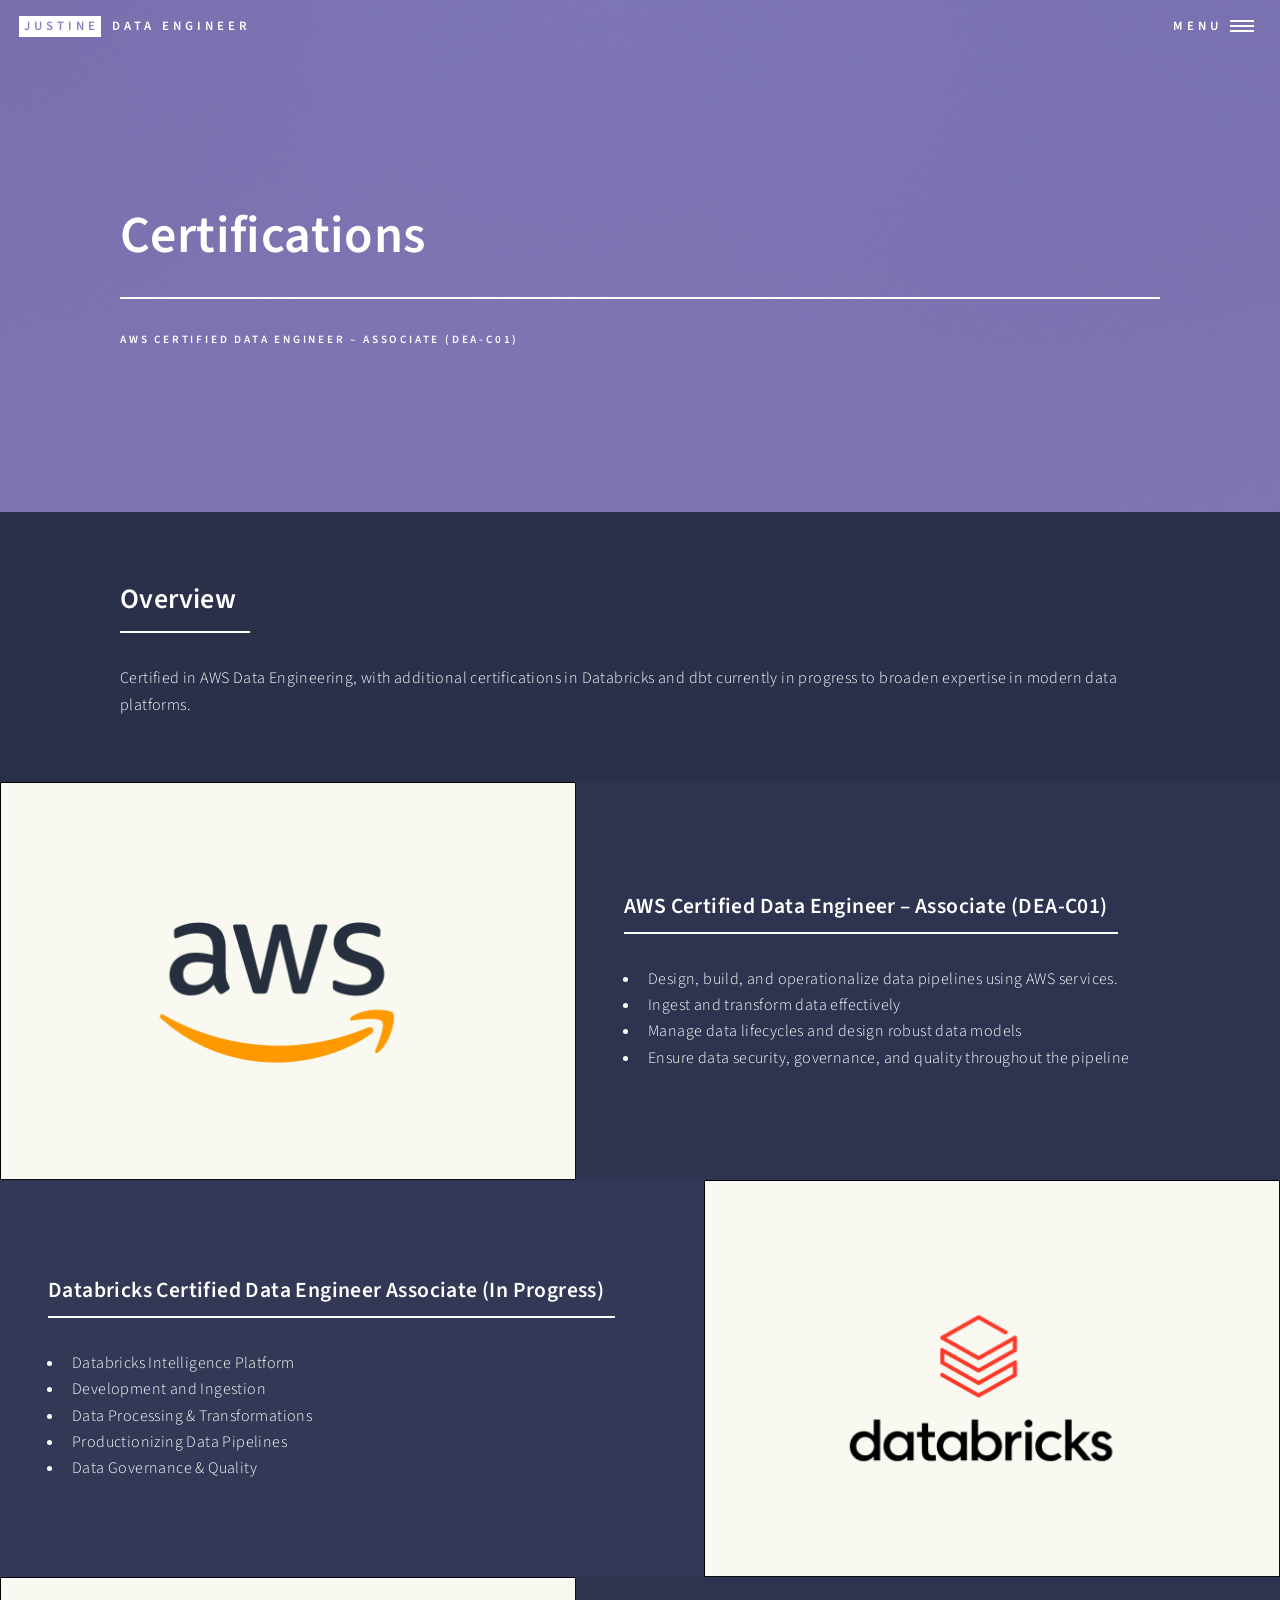
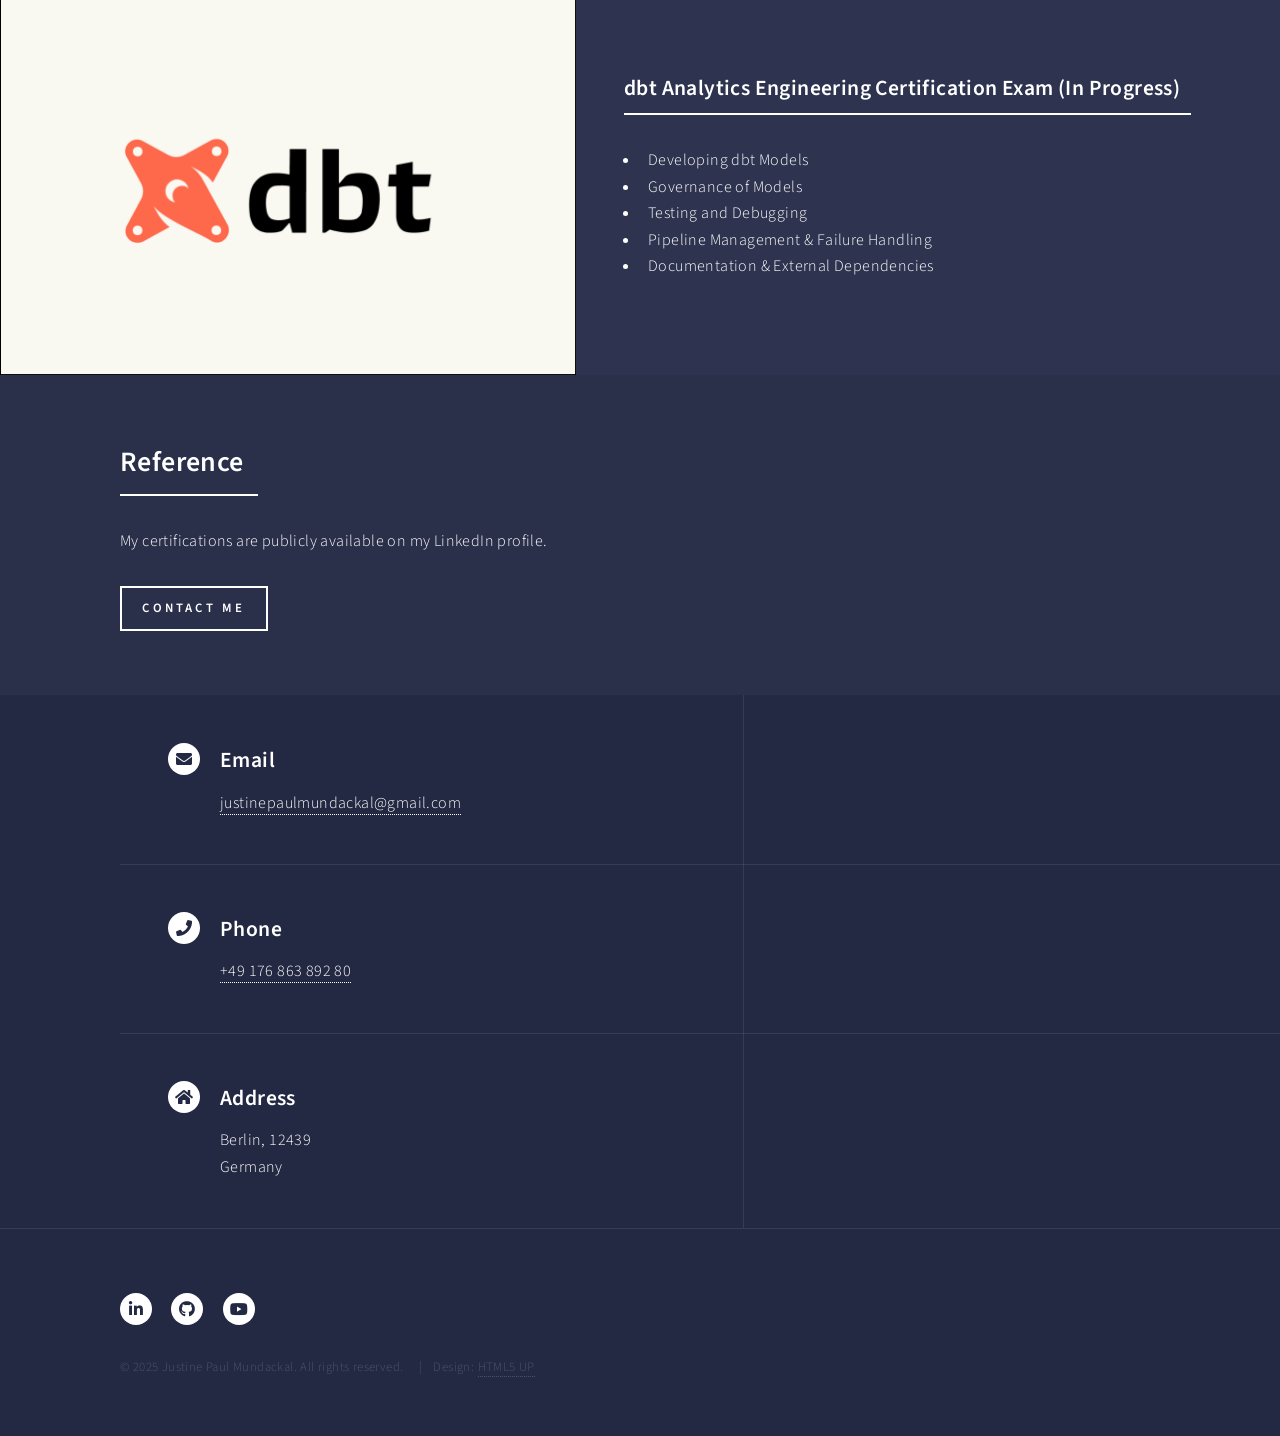
==== commit a8ef235b: "Add ChefCoco and ConsultFox pages and simplify homepage tile styling" ====
--- a/certification.html
+++ b/certification.html
@@ -32,6 +32,8 @@
                 <li><a href="index.html">Home</a></li>
                 <li><a href="pwc.html">PwC Germany</a></li>
                 <li><a href="cognizant.html">Cognizant India</a></li>
+                <li><a href="chefcoco.html">ChefCoco</a></li>
+                <li><a href="consultfox.html">ConsultFox</a></li>
                 <li><a href="finance.html">Finance Manager</a></li>
                 <li><a href="hobby.html">Hobby Projects</a></li>
             </ul>
@@ -210,4 +212,4 @@
     <script src="assets/js/main.v20260427.js"></script>
 </body>
 
-</html>+</html>
--- a/assets/css/main.v20260427.css
+++ b/assets/css/main.v20260427.css
@@ -2811,7 +2811,41 @@
 			}
 
 			.tiles article:hover:before {
+				opacity: 0.85;
+			}
+
+			.tiles article.tile-solid {
+				background-image: none !important;
+				background-position: initial;
+				background-size: auto;
+			}
+
+			.tiles article.tile-solid:after {
+				background-color: transparent;
+			}
+
+			.tiles article.tile-solid:before {
 				opacity: 0;
+			}
+
+			.tiles article.tile-solid:hover:before {
+				opacity: 1;
+			}
+
+			.tiles article.tile-chefcoco {
+				background-color: #163a36;
+			}
+
+			.tiles article.tile-chefcoco:before {
+				background-color: #24564f;
+			}
+
+			.tiles article.tile-consultfox {
+				background-color: #22345b;
+			}
+
+			.tiles article.tile-consultfox:before {
+				background-color: #304a7f;
 			}
 
 			.tiles article.is-transitioning {
@@ -3949,4 +3983,4 @@
 			transform: none;
 			opacity: 1;
 			visibility: visible;
-		}+		}
